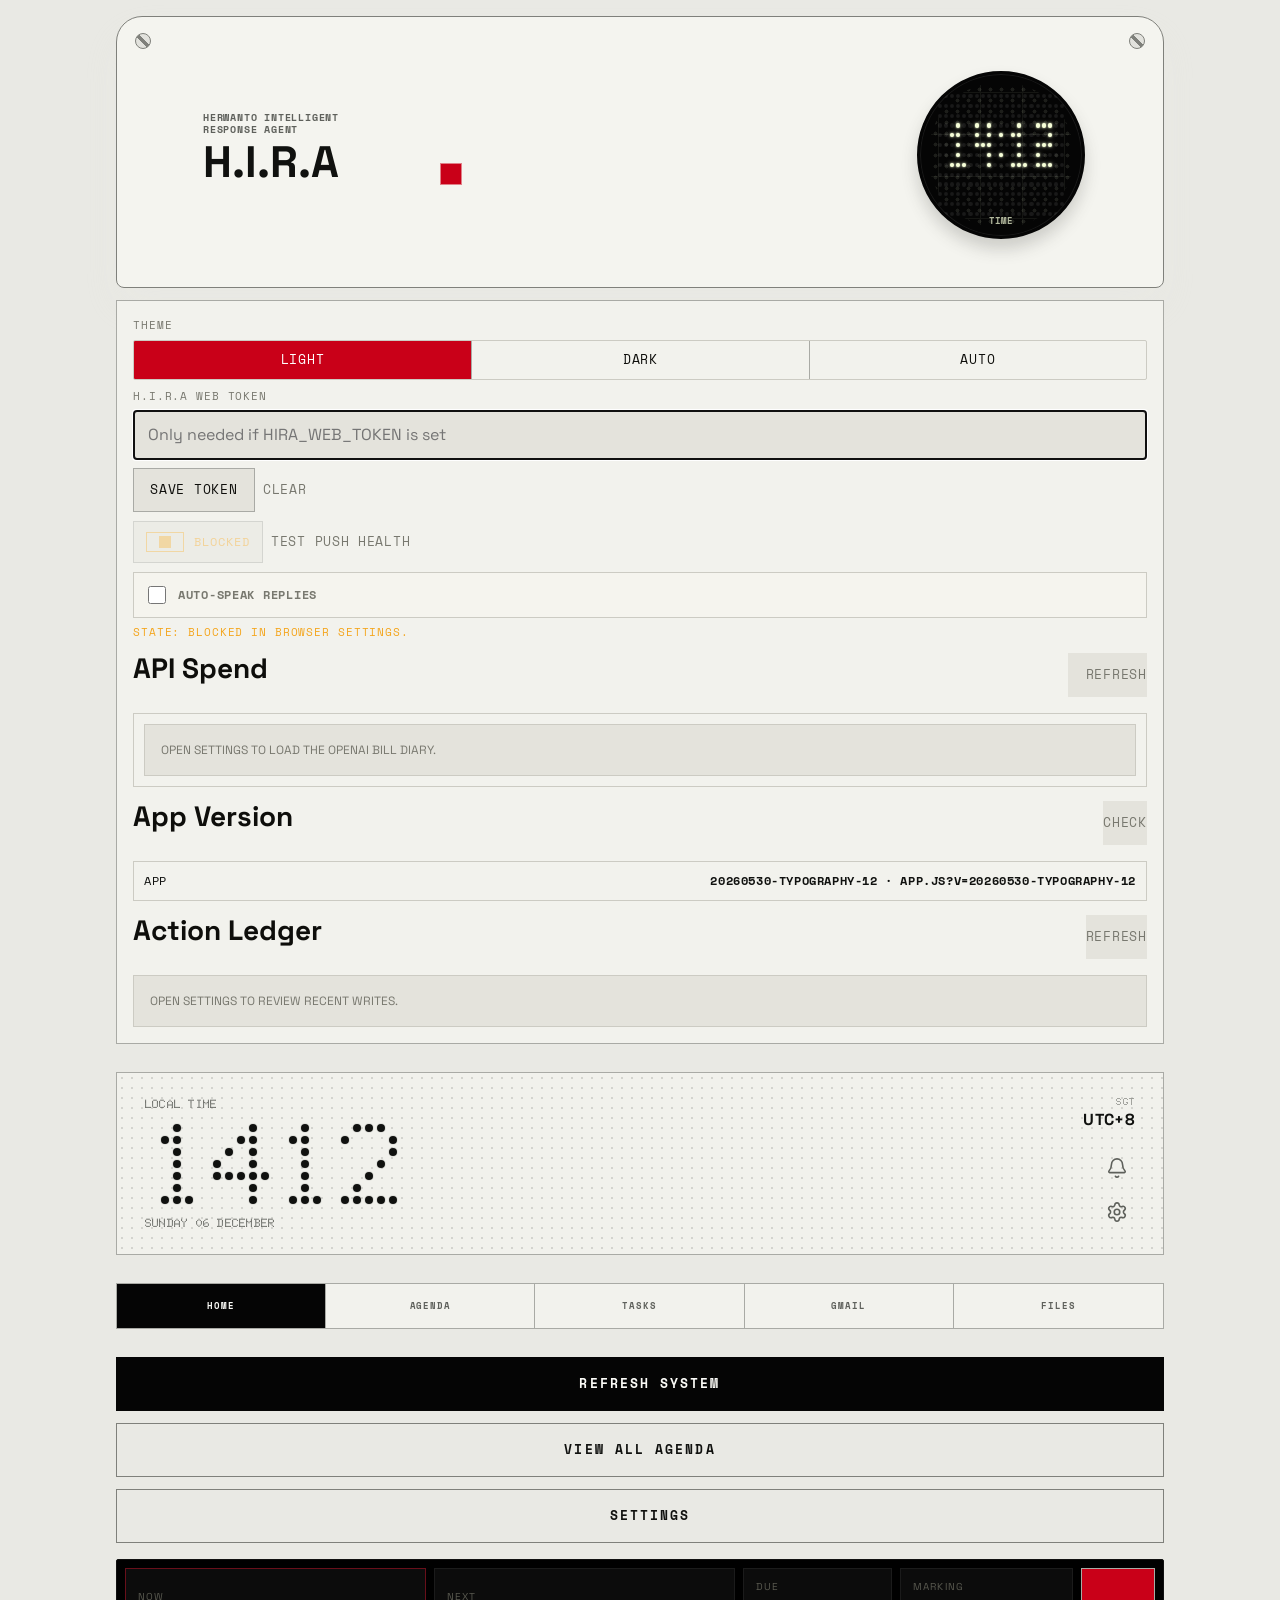
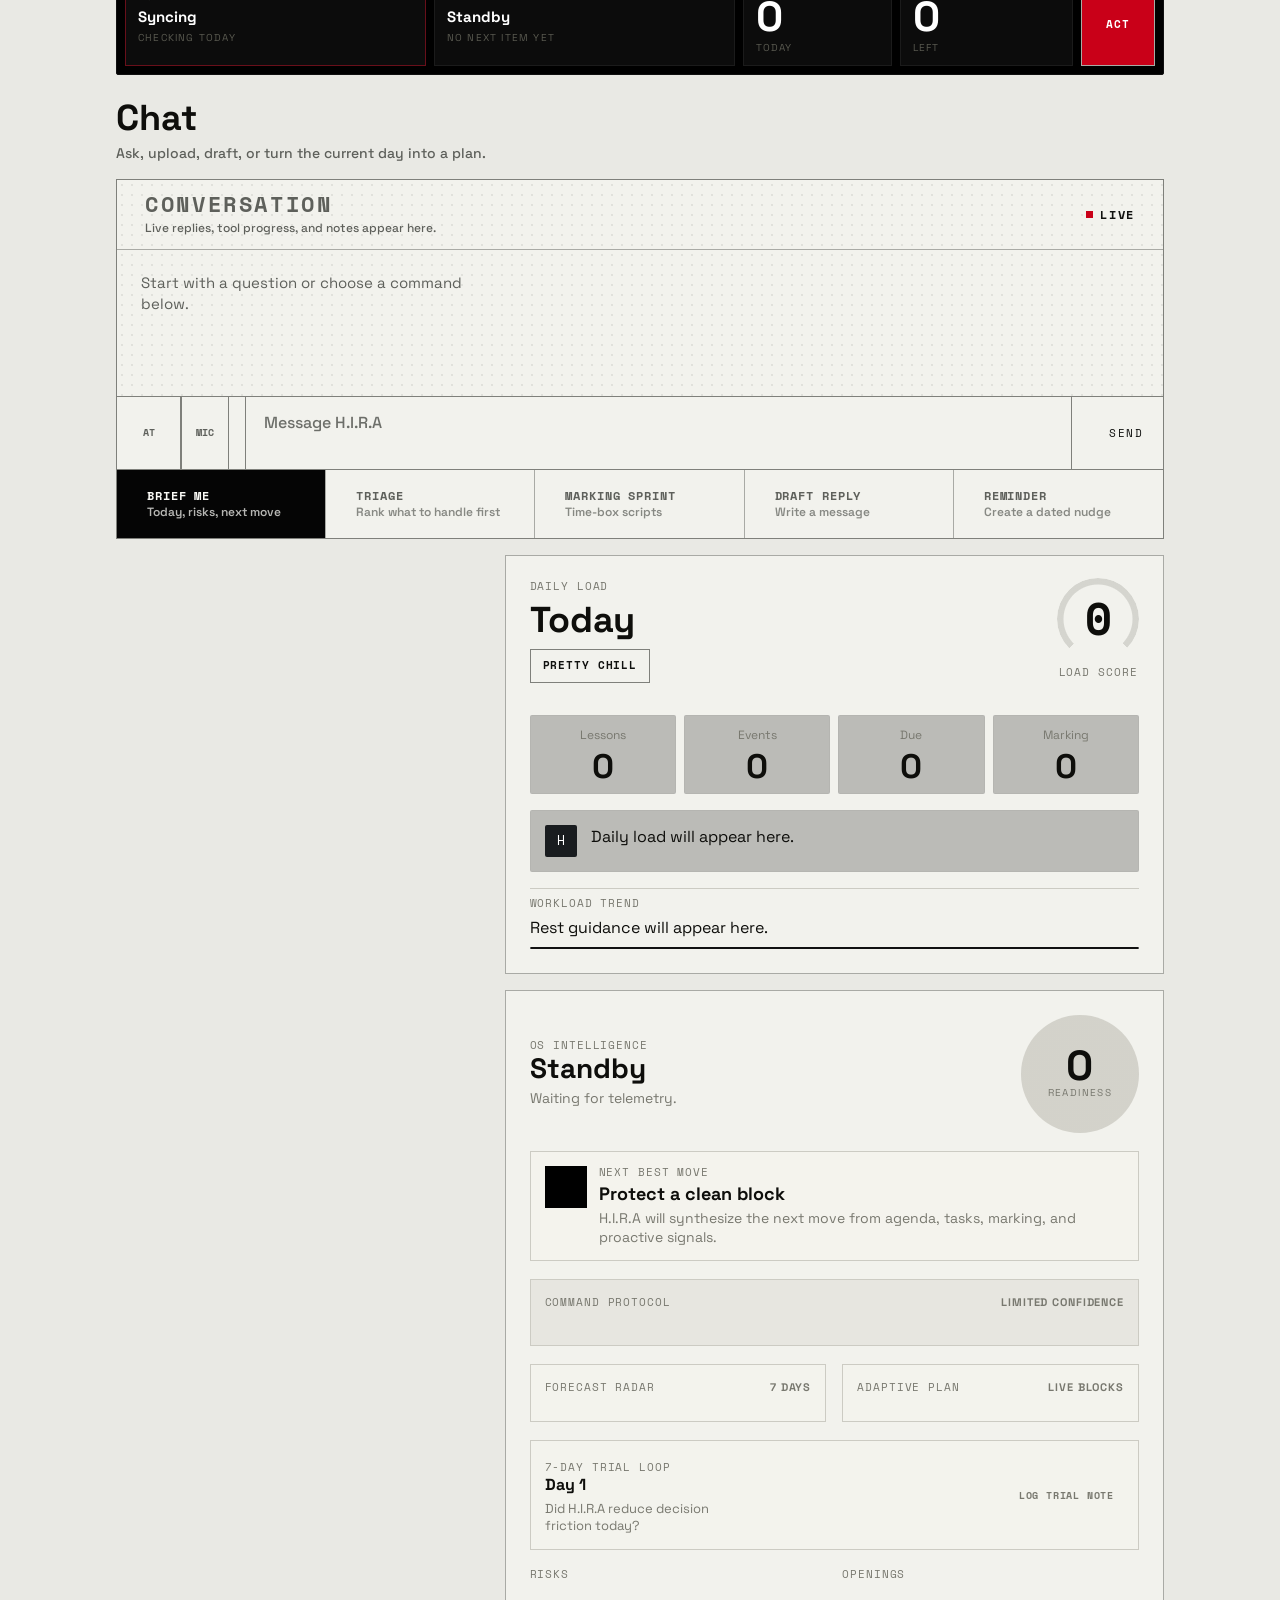
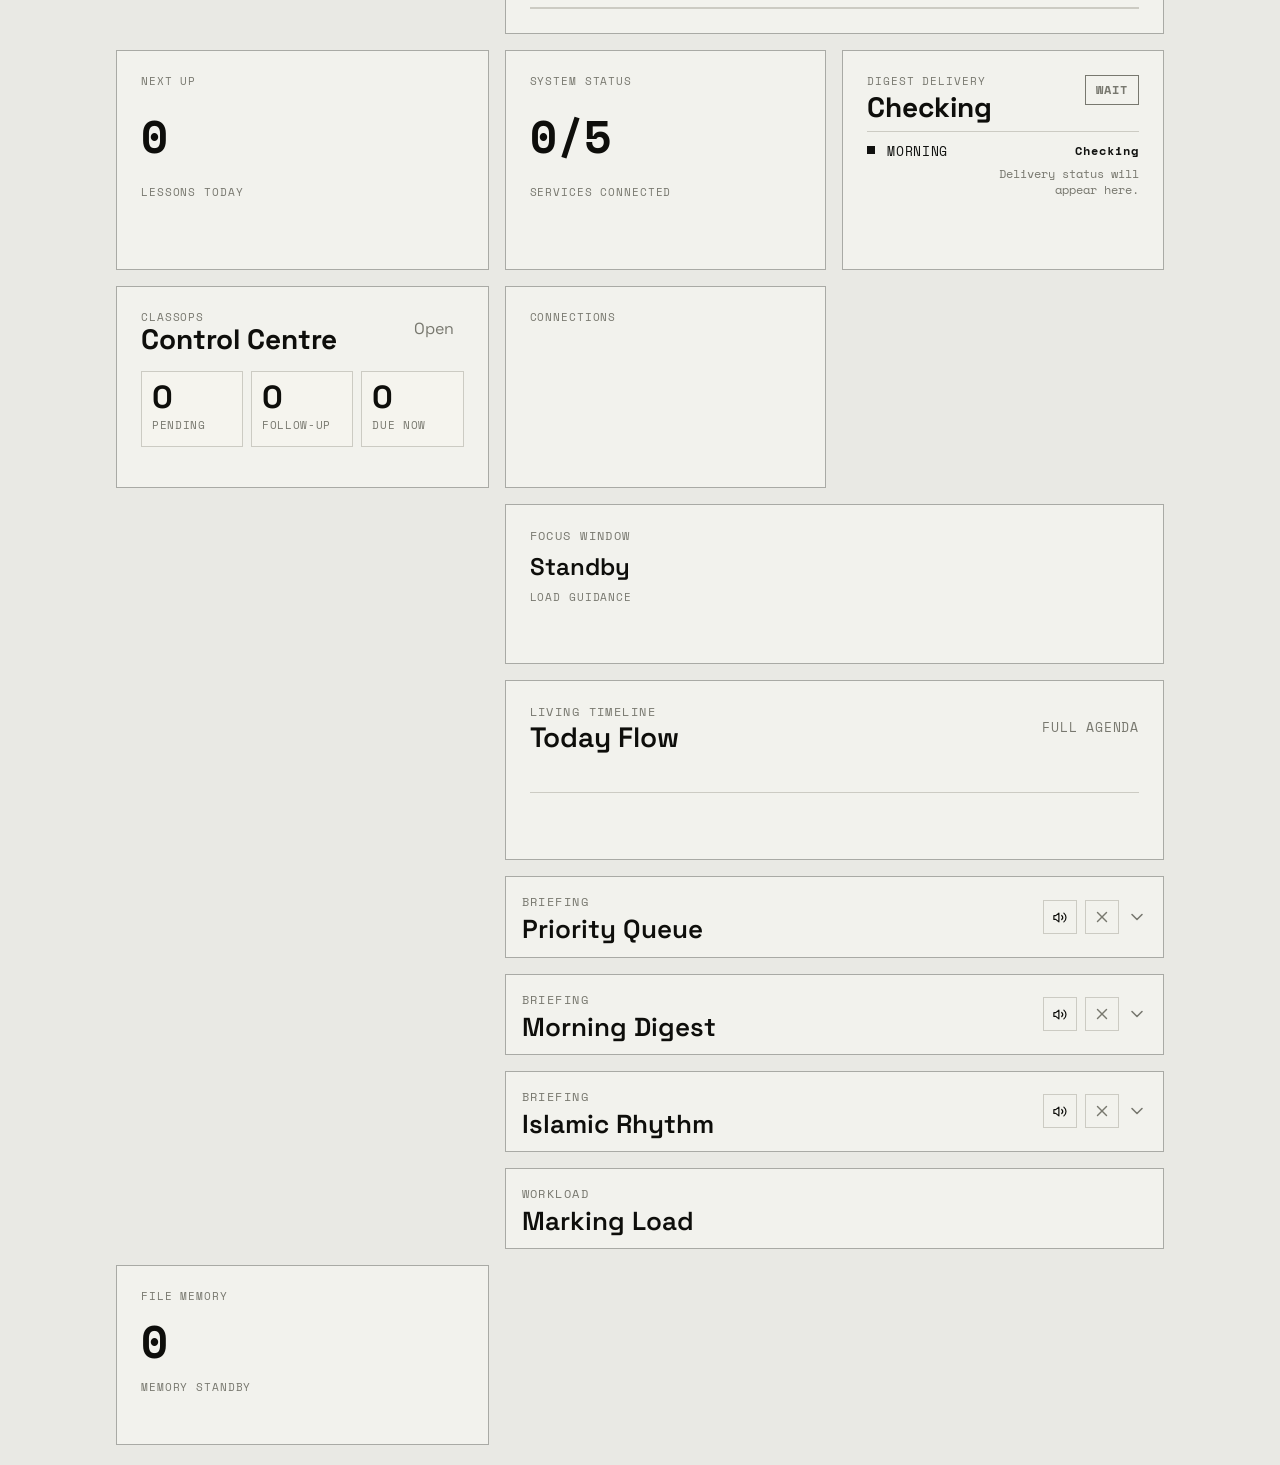
==== pwa/index.html @ 2335f096 "Fix PWA local time rail" ====
<!doctype html>
<html lang="en" data-theme="light">
  <head>
    <meta charset="utf-8" />
    <meta name="viewport" content="width=device-width, initial-scale=1, viewport-fit=cover" />
    <meta name="theme-color" content="#e4e3df" />
    <title>H.I.R.A</title>
    <link rel="preconnect" href="https://fonts.googleapis.com" />
    <link rel="preconnect" href="https://fonts.gstatic.com" crossorigin />
    <link
      href="https://fonts.googleapis.com/css2?family=Doto:wght@600..900&family=Space+Grotesk:wght@400;500;600;700&family=Space+Mono:wght@400;700&display=swap"
      rel="stylesheet"
    />
    <link rel="manifest" href="/manifest.webmanifest?v=20260530-typography-12" />
    <link rel="icon" href="/static/icon.svg?v=20260510-trace-39" type="image/svg+xml" />
    <link rel="apple-touch-icon" href="/static/apple-touch-icon.png?v=20260510-trace-39" />
    <link rel="stylesheet" href="./styles.css?v=20260530-typography-12" />
  </head>
  <body>
    <main class="shell">
      <header class="topbar">
        <div class="topbar-brand">
          <img class="brand-mark brand-mark-topbar" src="/static/icon.svg" alt="" />
          <div class="topbar-brand-copy">
            <p class="eyebrow">Herwanto Intelligent Response Agent</p>
            <h1>H.I.R.A</h1>
          </div>
        </div>
        <div class="topbar-actions">
          <button id="nothingGlyphBtn" class="nothing-glyph-display" type="button" aria-label="Glyph display showing local time. Tap to cycle display mode.">
            <span id="nothingGlyphMatrix" class="nothing-glyph-matrix" aria-hidden="true"></span>
          </button>
          <div class="quick-theme-toggle" role="group" aria-label="Quick theme toggle">
            <button type="button" data-theme-choice="light" class="theme-btn active">Light</button>
            <button type="button" data-theme-choice="dark" class="theme-btn">Dark</button>
          </div>
        </div>
      </header>

      <aside id="notificationsPanel" class="notifications-panel" hidden>
        <div class="section-head compact">
          <h3>Notifications</h3>
          <button id="enableNotificationsBtn" type="button" class="notification-toggle">Off</button>
        </div>
        <p id="notificationPanelStateText" class="subtle notification-state">Checking notifications...</p>
        <div id="notificationsList" class="notification-list">
        </div>
      </aside>

      <div id="northStarEgg" class="north-star-egg" hidden aria-live="polite">
        <div class="north-star-egg-mark" aria-hidden="true">
          <span></span>
          <span></span>
          <span></span>
          <span></span>
          <span></span>
        </div>
        <div class="north-star-egg-copy">
          <p class="eyebrow">North Star</p>
          <strong>Quiet observation mode</strong>
          <span>anticipate / restrain / learn</span>
        </div>
      </div>

      <section id="notificationReader" class="notification-reader" hidden role="dialog" aria-modal="true" aria-labelledby="notificationReaderTitle">
        <div class="notification-reader-backdrop" data-reader-close></div>
        <article class="notification-reader-sheet">
          <header class="notification-reader-head">
            <div>
              <p id="notificationReaderMeta" class="eyebrow"></p>
              <h2 id="notificationReaderTitle">Notification</h2>
            </div>
            <button type="button" class="icon-btn compact" data-reader-close title="Close" aria-label="Close notification">
              <span data-lucide="x" aria-hidden="true"></span>
            </button>
          </header>
          <div id="notificationReaderBody" class="notification-reader-body rich-output"></div>
          <footer class="notification-reader-actions">
            <button id="notificationReaderDoneBtn" type="button" class="ghost-btn">
              <span data-lucide="check-circle" aria-hidden="true"></span>
              Done
            </button>
            <button id="notificationReaderSnoozeBtn" type="button" class="ghost-btn">
              <span data-lucide="alarm-clock" aria-hidden="true"></span>
              Snooze
            </button>
            <button id="notificationReaderDismissBtn" type="button" class="ghost-btn">
              <span data-lucide="archive" aria-hidden="true"></span>
              Dismiss
            </button>
            <button type="button" class="ghost-btn" data-reader-close>
              <span data-lucide="check" aria-hidden="true"></span>
              Done
            </button>
          </footer>
        </article>
      </section>

      <aside id="settingsPanel" class="settings-panel" hidden>
        <label class="stacked-field">
          <span>Theme</span>
          <div class="theme-toggle" role="group" aria-label="Theme">
            <button id="themeLightBtn" type="button" class="theme-btn active">Light</button>
            <button id="themeDarkBtn" type="button" class="theme-btn">Dark</button>
            <button id="themeAutoBtn" type="button" class="theme-btn">Auto</button>
          </div>
        </label>
        <label class="stacked-field">
          <span>H.I.R.A web token</span>
          <input id="tokenInput" placeholder="Only needed if HIRA_WEB_TOKEN is set" />
        </label>
        <div class="inline-actions">
          <button id="saveTokenBtn" type="button">Save token</button>
          <button id="clearTokenBtn" type="button" class="ghost-btn">Clear</button>
        </div>
        <div class="inline-actions">
          <button id="settingsEnableNotificationsBtn" type="button" class="notification-toggle">Notifications off</button>
          <button id="testNotificationsBtn" type="button" class="ghost-btn">Test push</button>
          <button id="checkHealthBtn" type="button" class="ghost-btn">Health</button>
        </div>
        <label class="voice-toggle">
          <input id="autoSpeakToggle" type="checkbox" />
          <span>Auto-speak replies</span>
        </label>
        <p id="notificationStateText" class="subtle notification-state">Checking notifications...</p>
        <div id="healthOutput" class="health-output" hidden></div>
        <div class="api-spend-panel">
          <div class="section-head compact">
            <h3>API Spend</h3>
            <button id="checkApiSpendBtn" type="button" class="ghost-btn icon-label-btn">
              <span data-lucide="receipt-text" aria-hidden="true"></span>
              Refresh
            </button>
          </div>
          <div id="apiSpendOutput" class="api-spend-output">
            <div class="empty-state compact">Open Settings to load the OpenAI bill diary.</div>
          </div>
        </div>
        <div class="version-panel">
          <div class="section-head compact">
            <h3>App Version</h3>
            <button id="checkAppUpdateBtn" type="button" class="ghost-btn">Check</button>
          </div>
          <div id="versionOutput" class="version-output"></div>
        </div>
        <div class="action-ledger-panel">
          <div class="section-head compact">
            <h3>Action Ledger</h3>
            <button id="refreshActionLedgerBtn" type="button" class="ghost-btn">Refresh</button>
          </div>
          <div id="actionLedgerList" class="action-ledger-list">
            <div class="empty-state compact">Open Settings to review recent writes.</div>
          </div>
        </div>
      </aside>

      <section class="status-bar status-clockbar">
        <div class="status-clock" aria-label="Local time">
          <p class="status-label">LOCAL TIME</p>
          <div id="greetingTime" class="clock-display clock-display-top">--:--</div>
          <strong id="greetingDate" class="clock-meta">Loading</strong>
        </div>
        <div class="clock-live-label" aria-label="Singapore time zone">
          <span>SGT</span>
          <strong>UTC+8</strong>
        </div>
        <div class="clock-controls" aria-label="System controls">
          <button id="notificationsBtn" class="icon-btn notification-btn" type="button" title="Notifications">
            <svg aria-hidden="true" focusable="false" viewBox="0 0 24 24" fill="none" stroke="currentColor" stroke-width="2" stroke-linecap="round" stroke-linejoin="round">
              <path d="M10.268 21a2 2 0 0 0 3.464 0" />
              <path d="M3.262 15.326A1 1 0 0 0 4 17h16a1 1 0 0 0 .74-1.673C19.41 13.956 18 12.499 18 8A6 6 0 0 0 6 8c0 4.499-1.411 5.956-2.738 7.326" />
            </svg>
            <span class="notification-top-toggle" aria-hidden="true"><span></span></span>
            <strong id="notificationBadge" hidden>0</strong>
          </button>
          <button id="installBtn" class="icon-btn" hidden title="Install app">
            <svg aria-hidden="true" focusable="false" viewBox="0 0 24 24" fill="none" stroke="currentColor" stroke-width="2" stroke-linecap="round" stroke-linejoin="round">
              <path d="M12 15V3" />
              <path d="M21 15v4a2 2 0 0 1-2 2H5a2 2 0 0 1-2-2v-4" />
              <path d="m7 10 5 5 5-5" />
            </svg>
          </button>
          <button id="settingsBtn" class="icon-btn" title="Settings">
            <svg aria-hidden="true" focusable="false" viewBox="0 0 24 24" fill="none" stroke="currentColor" stroke-width="2" stroke-linecap="round" stroke-linejoin="round">
              <path d="M9.671 4.136a2.34 2.34 0 0 1 4.659 0 2.34 2.34 0 0 0 3.319 1.915 2.34 2.34 0 0 1 2.33 4.033 2.34 2.34 0 0 0 0 3.831 2.34 2.34 0 0 1-2.33 4.033 2.34 2.34 0 0 0-3.319 1.915 2.34 2.34 0 0 1-4.659 0 2.34 2.34 0 0 0-3.32-1.915 2.34 2.34 0 0 1-2.33-4.033 2.34 2.34 0 0 0 0-3.831A2.34 2.34 0 0 1 6.35 6.051a2.34 2.34 0 0 0 3.319-1.915" />
              <circle cx="12" cy="12" r="3" />
            </svg>
          </button>
        </div>
        <p id="statusLine" data-tone="muted">Ready.</p>
      </section>

      <nav class="nav-tabs" aria-label="H.I.R.A views">
        <button class="nav-tab active" data-view="home">Home</button>
        <button class="nav-tab" data-view="agenda">Agenda</button>
        <button class="nav-tab" data-view="tasks">Tasks</button>
        <button class="nav-tab" data-view="gmail">Gmail</button>
        <button class="nav-tab" data-view="files">Files</button>
      </nav>

      <section id="chatView" class="view">
        <div class="chat-shell">
          <aside class="command-rail" aria-label="H.I.R.A quick status">
            <section class="ops-card ops-card-dark rail-card">
              <p class="eyebrow">Assistant Core</p>
              <div class="brand-lockup">
                <img class="brand-mark brand-mark-rail" src="/static/icon.svg" alt="" />
                <div class="hero-display">H.I.R.A</div>
                <div class="brand-subtitle">herwanto intelligent response agent</div>
              </div>
              <div id="homeServicesBar" class="segment-bar services-segments" aria-hidden="true"></div>
              <div class="live-system-label"><span aria-hidden="true"></span>LIVE SYSTEM</div>
            </section>
            <section class="ops-card rail-card">
              <p class="eyebrow">Marking Load</p>
              <div class="mini-metric">
                <span>Unmarked</span>
                <strong id="markingUnmarkedValue">0</strong>
              </div>
              <div id="markingUnmarkedBar" class="segment-bar unmarked-segments" aria-hidden="true"></div>
              <div class="mini-metric">
                <span>Marked</span>
                <strong id="markingMarkedValue">0</strong>
              </div>
              <div id="markingMarkedBar" class="segment-bar marked-segments" aria-hidden="true"></div>
              <div id="markingRailContext" class="marking-rail-context">ALL CLEAR</div>
            </section>
            <section class="ops-card rail-card file-memory-dial">
              <p class="eyebrow">File Memory</p>
              <div id="fileMemoryValue" class="metric-value">0</div>
              <div id="fileMemoryLabel" class="metric-label">MEMORY STANDBY</div>
              <div id="fileMemoryBar" class="segment-bar file-memory-segments" aria-hidden="true"></div>
            </section>
          </aside>
          <section class="chat-main">
            <div class="section-head chat-title-row">
              <div>
                <h2>Chat</h2>
                <p class="chat-context">Ask, upload, draft, or turn the current day into a plan.</p>
              </div>
              <button id="resetChatBtn" type="button" class="ghost-btn icon-label-btn" hidden>
                <span data-lucide="trash-2" aria-hidden="true"></span>
                Clear chat
              </button>
            </div>
            <section id="hiraSignal" class="hira-signal" aria-label="H.I.R.A conversation">
              <div class="hira-signal-head">
                <div>
                  <p class="eyebrow">Conversation</p>
                  <p class="signal-subtitle">Live replies, tool progress, and notes appear here.</p>
                </div>
                <div class="signal-state is-live">
                  <span aria-hidden="true"></span>
                  <strong id="hiraSignalState">Live</strong>
                </div>
              </div>
              <div class="hira-signal-bars" aria-hidden="true">
                <span style="--voice-index:0; --voice-height:18px"></span>
                <span style="--voice-index:1; --voice-height:25px"></span>
                <span style="--voice-index:2; --voice-height:15px"></span>
                <span style="--voice-index:3; --voice-height:42px"></span>
                <span style="--voice-index:4; --voice-height:21px"></span>
                <span style="--voice-index:5; --voice-height:17px"></span>
                <span style="--voice-index:6; --voice-height:31px"></span>
                <span style="--voice-index:7; --voice-height:70px"></span>
                <span style="--voice-index:8; --voice-height:26px"></span>
                <span style="--voice-index:9; --voice-height:22px"></span>
                <span style="--voice-index:10; --voice-height:19px"></span>
                <span style="--voice-index:11; --voice-height:54px"></span>
                <span style="--voice-index:12; --voice-height:38px"></span>
                <span style="--voice-index:13; --voice-height:28px"></span>
                <span style="--voice-index:14; --voice-height:49px"></span>
                <span style="--voice-index:15; --voice-height:18px"></span>
                <span style="--voice-index:16; --voice-height:14px"></span>
                <span style="--voice-index:17; --voice-height:12px"></span>
                <span style="--voice-index:18; --voice-height:23px"></span>
                <span style="--voice-index:19; --voice-height:44px"></span>
                <span style="--voice-index:20; --voice-height:20px"></span>
                <span style="--voice-index:21; --voice-height:24px"></span>
                <span style="--voice-index:22; --voice-height:52px"></span>
                <span style="--voice-index:23; --voice-height:34px"></span>
                <span style="--voice-index:24; --voice-height:47px"></span>
                <span style="--voice-index:25; --voice-height:22px"></span>
                <span style="--voice-index:26; --voice-height:43px"></span>
                <span style="--voice-index:27; --voice-height:18px"></span>
                <span style="--voice-index:28; --voice-height:16px"></span>
                <span style="--voice-index:29; --voice-height:36px"></span>
                <span style="--voice-index:30; --voice-height:29px"></span>
                <span style="--voice-index:31; --voice-height:66px"></span>
                <span style="--voice-index:32; --voice-height:25px"></span>
                <span style="--voice-index:33; --voice-height:50px"></span>
              </div>
              <div id="messages" class="messages" aria-live="polite"></div>
            </section>
            <section class="quick-command-deck" aria-label="Quick H.I.R.A commands">
              <button type="button" class="quick-command is-primary" data-command-action="send" data-command-prompt="Give me a crisp H.I.R.A briefing for right now: what matters today, what is due soon, what may clash, and the single best next move.">
                <span data-lucide="radar" aria-hidden="true"></span>
                <span class="quick-command-copy">
                  <strong>Brief me</strong>
                  <small>Today, risks, next move</small>
                </span>
              </button>
              <button type="button" class="quick-command" data-command-action="send" data-command-prompt="Triage my current load. Pick the top 3 things I should handle next, explain why, and give me a realistic order of attack.">
                <span data-lucide="list-checks" aria-hidden="true"></span>
                <span class="quick-command-copy">
                  <strong>Triage</strong>
                  <small>Rank what to handle first</small>
                </span>
              </button>
              <button type="button" class="quick-command" data-command-action="send" data-command-prompt="Plan a focused marking sprint from my current marking load. Give me a time-boxed plan, easiest first step, and what to postpone.">
                <span data-lucide="timer-reset" aria-hidden="true"></span>
                <span class="quick-command-copy">
                  <strong>Marking sprint</strong>
                  <small>Time-box scripts</small>
                </span>
              </button>
              <button type="button" class="quick-command" data-command-action="fill" data-command-prompt="Draft a warm, concise reply to: ">
                <span data-lucide="mail-plus" aria-hidden="true"></span>
                <span class="quick-command-copy">
                  <strong>Draft reply</strong>
                  <small>Write a message</small>
                </span>
              </button>
              <button type="button" class="quick-command" data-command-action="fill" data-command-prompt="Remind me to [task] on YYYY-MM-DD. Category: [category].">
                <span data-lucide="bell-plus" aria-hidden="true"></span>
                <span class="quick-command-copy">
                  <strong>Reminder</strong>
                  <small>Create a dated nudge</small>
                </span>
              </button>
            </section>
            <form id="chatForm" class="composer">
              <input
                id="chatFileInput"
                class="sr-only"
                type="file"
                multiple
                accept=".pdf,.docx,.pptx,.png,.jpg,.jpeg,.webp,.gif,.ogg,.m4a,.mp3,.wav,application/pdf,application/vnd.openxmlformats-officedocument.wordprocessingml.document,application/vnd.openxmlformats-officedocument.presentationml.presentation,image/*,audio/*"
              />
              <button id="attachBtn" type="button" class="icon-btn" title="Attach file" aria-label="Attach file">
                <span data-lucide="paperclip" aria-hidden="true"></span>
              </button>
              <button id="voiceRecordBtn" type="button" class="icon-btn voice-record-btn" title="Tap to speak" aria-label="Tap to speak">
                <span data-lucide="mic" aria-hidden="true"></span>
              </button>
              <textarea id="messageInput" rows="1" placeholder="Message H.I.R.A"></textarea>
              <div id="chatAttachment" class="attachment-chip" hidden>
                <span data-lucide="file-up" aria-hidden="true"></span>
                <span id="chatAttachmentName"></span>
                <button id="clearAttachmentBtn" type="button" class="icon-btn compact" title="Remove attachment" aria-label="Remove attachment">
                  <span data-lucide="x" aria-hidden="true"></span>
                </button>
              </div>
              <button id="sendBtn" type="submit" class="icon-label-btn">
                <span data-lucide="send" aria-hidden="true"></span>
                Send
              </button>
            </form>
          </section>
        </div>
      </section>

      <section id="homeView" class="view active">
        <div class="home-actions">
          <button id="refreshHomeBtn" type="button" class="home-action-btn home-action-primary">
            <span data-lucide="rotate-ccw" aria-hidden="true"></span>
            Refresh System
          </button>
          <button id="viewAgendaBtn" type="button" class="home-action-btn home-action-secondary">View All Agenda</button>
          <button id="homeSettingsBtn" type="button" class="home-action-btn home-action-dark">
            <span data-lucide="settings" aria-hidden="true"></span>
            Settings
          </button>
          <button id="restoreBriefingsBtn" type="button" class="home-action-btn home-action-secondary" hidden>
            <span data-lucide="eye" aria-hidden="true"></span>
            Show Briefings
          </button>
        </div>
        <section class="today-focus-strip" aria-label="Today focus">
          <article class="focus-tile focus-now">
            <span>Now</span>
            <strong id="focusNowTitle">Syncing</strong>
            <small id="focusNowMeta">Checking today</small>
          </article>
          <article class="focus-tile">
            <span>Next</span>
            <strong id="focusNextTitle">Standby</strong>
            <small id="focusNextMeta">No next item yet</small>
          </article>
          <article class="focus-tile">
            <span>Due</span>
            <strong id="focusDueCount">0</strong>
            <small id="focusDueMeta">today</small>
          </article>
          <article class="focus-tile">
            <span>Marking</span>
            <strong id="focusMarkingCount">0</strong>
            <small>left</small>
          </article>
          <button id="focusActionBtn" type="button" class="focus-action" data-command-action="send" data-command-prompt="Triage my current load. Pick the top 3 things I should handle next, explain why, and give me a realistic order of attack.">
            <span data-lucide="zap" aria-hidden="true"></span>
            Act
          </button>
        </section>
        <section id="rightNowStrip" class="right-now-strip" aria-label="Right Now" hidden>
          <div class="right-now-main">
            <span>Right Now</span>
            <strong id="rightNowTitle">Checking lesson</strong>
            <small id="rightNowMeta">Syncing timetable</small>
          </div>
          <div class="right-now-next">
            <span>Next</span>
            <strong id="rightNowNextTitle">Standby</strong>
            <small id="rightNowNextMeta">No countdown yet</small>
          </div>
          <div id="rightNowFiles" class="right-now-files" aria-label="ClassOps files"></div>
        </section>
        <div id="homeChatMount" class="home-chat-mount"></div>
        <div class="ops-grid">
          <section class="ops-card daily-load-card ops-card-wide">
            <div class="daily-load-head">
              <div class="daily-load-title-block">
                <p class="eyebrow">Daily Load</p>
                <h3 id="dailyLoadTitle">Today</h3>
                <strong id="dailyLoadBadge" class="load-badge load-green">Pretty chill</strong>
              </div>
              <div class="daily-load-score" aria-label="Daily load score">
                <div class="daily-load-gauge">
                  <div id="dailyLoadScore" class="metric-value">0</div>
                </div>
                <div id="dailyLoadScoreLabel" class="metric-label">LOAD SCORE</div>
              </div>
            </div>
            <div id="dailyLoadStrip" class="load-strip" aria-label="Daily load for the selected window"></div>
            <div class="daily-load-body">
              <div class="load-stats">
                <div class="load-stat">
                  <span>Lessons</span>
                  <strong id="dailyLoadLessons">0</strong>
                </div>
                <div class="load-stat">
                  <span>Events</span>
                  <strong id="dailyLoadEvents">0</strong>
                </div>
                <div class="load-stat">
                  <span>Due</span>
                  <strong id="dailyLoadDue">0</strong>
                </div>
                <div class="load-stat">
                  <span>Marking</span>
                  <strong id="dailyLoadMarking">0</strong>
                </div>
              </div>
            </div>
            <div class="load-note">
              <span class="load-note-icon" aria-hidden="true">H</span>
              <p id="dailyLoadNote">Daily load will appear here.</p>
            </div>
            <div class="workload-preview">
              <div class="workload-preview-head">
                <p class="eyebrow">Workload Trend</p>
                <p id="dailyLoadRestNote">Rest guidance will appear here.</p>
              </div>
              <div id="workloadTrendChart" class="workload-trend-card"></div>
            </div>
          </section>

          <section class="ops-card ops-card-wide intelligence-card">
            <div class="intelligence-head">
              <div>
                <p class="eyebrow">OS Intelligence</p>
                <h3 id="intelligenceMode">Standby</h3>
                <p id="intelligenceSignal" class="intelligence-signal">Waiting for telemetry.</p>
              </div>
              <div id="intelligenceReadiness" class="intelligence-readiness score-green" aria-label="H.I.R.A readiness score">
                <strong id="intelligenceReadinessValue">0</strong>
                <span>READINESS</span>
              </div>
            </div>
            <div class="intelligence-next">
              <span data-lucide="move-right" aria-hidden="true"></span>
              <div>
                <p class="eyebrow">Next Best Move</p>
                <strong id="intelligenceNextTitle">Protect a clean block</strong>
                <p id="intelligenceNextBody">H.I.R.A will synthesize the next move from agenda, tasks, marking, and proactive signals.</p>
              </div>
            </div>
            <div class="intelligence-protocol">
              <div class="intelligence-protocol-head">
                <p class="eyebrow">Command Protocol</p>
                <strong id="intelligenceConfidence">Limited confidence</strong>
              </div>
              <div id="intelligenceProtocolSteps" class="protocol-steps"></div>
              <div id="intelligenceEvidence" class="intelligence-evidence"></div>
            </div>
            <div class="intelligence-level-grid">
              <section class="intelligence-level-panel">
                <div class="intelligence-panel-head">
                  <p class="eyebrow">Forecast Radar</p>
                  <strong id="intelligenceForecastHorizon">7 days</strong>
                </div>
                <div id="intelligenceForecast" class="forecast-list"></div>
              </section>
              <section class="intelligence-level-panel">
                <div class="intelligence-panel-head">
                  <p class="eyebrow">Adaptive Plan</p>
                  <strong>Live blocks</strong>
                </div>
                <div id="intelligencePlan" class="plan-blocks"></div>
              </section>
            </div>
            <section class="intelligence-trial-panel">
              <div>
                <p class="eyebrow">7-Day Trial Loop</p>
                <h4 id="intelligenceTrialDay">Day 1</h4>
                <p id="intelligenceTrialMetric">Did H.I.R.A reduce decision friction today?</p>
              </div>
              <div id="intelligenceTrialCheckpoints" class="trial-checkpoints"></div>
              <button
                id="intelligenceTrialLogBtn"
                type="button"
                class="intelligence-action trial-log-action"
                data-command-action="fill"
                data-command-prompt="Log a H.I.R.A trial note for today. Include: did the readiness score match reality, did I follow the Now/Next/Later protocol, what did H.I.R.A miss, and one adjustment for tomorrow."
              >
                <span data-lucide="clipboard-check" aria-hidden="true"></span>
                <span>Log Trial Note</span>
              </button>
            </section>
            <div class="intelligence-columns">
              <div>
                <p class="eyebrow">Risks</p>
                <div id="intelligenceRisks" class="intelligence-list"></div>
              </div>
              <div>
                <p class="eyebrow">Openings</p>
                <div id="intelligenceOpportunities" class="intelligence-list"></div>
              </div>
            </div>
            <div id="intelligenceActions" class="intelligence-actions"></div>
          </section>

          <section class="ops-card">
            <p class="eyebrow">Next Up</p>
            <div id="homeNextCount" class="metric-value">0</div>
            <div id="homeNextLabel" class="metric-label">LESSONS TODAY</div>
            <div id="homeNextBar" class="segment-bar" aria-hidden="true"></div>
          </section>

          <section class="ops-card">
            <p class="eyebrow">System Status</p>
            <div id="homeServicesSummary" class="metric-value">0/5</div>
            <div id="homeServicesLabel" class="metric-label">SERVICES CONNECTED</div>
            <div class="segment-bar services-segments" aria-hidden="true"></div>
          </section>

          <section class="ops-card briefing-delivery-card">
            <div class="briefing-delivery-head">
              <div>
                <p class="eyebrow">Digest Delivery</p>
                <h3 id="briefingDeliverySummary">Checking</h3>
              </div>
              <strong id="briefingDeliveryBadge" class="briefing-delivery-badge status-off">WAIT</strong>
            </div>
            <div id="briefingDeliveryRows" class="briefing-delivery-rows">
              <div class="briefing-delivery-row is-empty">
                <span>Morning</span>
                <strong>Checking</strong>
                <small>Delivery status will appear here.</small>
              </div>
            </div>
          </section>

          <section class="ops-card classops-home-card">
            <div class="classops-card-head">
              <div>
                <p class="eyebrow">ClassOps</p>
                <h3>Control Centre</h3>
              </div>
              <a class="ghost-btn icon-label-btn" href="/classops">
                <span data-lucide="external-link" aria-hidden="true"></span>
                Open
              </a>
            </div>
            <div class="classops-metrics">
              <div>
                <strong id="classOpsPendingValue">0</strong>
                <span>Pending</span>
              </div>
              <div>
                <strong id="classOpsConcernValue">0</strong>
                <span>Follow-up</span>
              </div>
              <div>
                <strong id="classOpsDueValue">0</strong>
                <span>Due now</span>
              </div>
            </div>
            <div id="classOpsStatusList" class="classops-status-list"></div>
          </section>

          <section class="ops-card">
            <p class="eyebrow">Connections</p>
            <div id="homeConnectionsList" class="status-list"></div>
          </section>

          <section class="ops-card ops-card-wide focus-card">
            <p class="eyebrow">Focus Window</p>
            <div id="homeFocusValue" class="focus-value">Standby</div>
            <div id="homeFocusLabel" class="metric-label">LOAD GUIDANCE</div>
          </section>

          <section class="ops-card ops-card-wide living-timeline-card">
            <div class="timeline-head">
              <div>
                <p class="eyebrow">Living Timeline</p>
                <h3>Today Flow</h3>
              </div>
              <button id="timelineAgendaBtn" type="button" class="ghost-btn icon-label-btn">
                <span data-lucide="calendar-days" aria-hidden="true"></span>
                Full Agenda
              </button>
            </div>
            <div id="homeLivingTimeline" class="living-timeline"></div>
          </section>

          <details class="home-drawer ops-card-wide" data-home-section="priority">
            <summary>
              <span>
                <span class="eyebrow">Briefing</span>
                <strong>Priority Queue</strong>
              </span>
              <span class="drawer-actions">
                <button type="button" class="icon-btn compact speak-target-btn" data-speak-target="homeProactive" title="Speak priority queue" aria-label="Speak priority queue">
                  <svg aria-hidden="true" focusable="false" viewBox="0 0 24 24" fill="none" stroke="currentColor" stroke-width="1.9" stroke-linecap="round" stroke-linejoin="round">
                    <path d="M11 5 6 9H3v6h3l5 4V5Z" />
                    <path d="M15.5 8.5a5 5 0 0 1 0 7" />
                    <path d="M19 5a9 9 0 0 1 0 14" />
                  </svg>
                </button>
                <button type="button" class="icon-btn compact drawer-close" data-home-dismiss="priority" title="Close priority queue" aria-label="Close priority queue">
                  <svg aria-hidden="true" focusable="false" viewBox="0 0 24 24" fill="none" stroke="currentColor" stroke-width="1.9" stroke-linecap="round">
                    <path d="M18 6 6 18" />
                    <path d="m6 6 12 12" />
                  </svg>
                </button>
                <svg aria-hidden="true" focusable="false" viewBox="0 0 24 24" fill="none" stroke="currentColor" stroke-width="1.9" stroke-linecap="round" stroke-linejoin="round">
                  <path d="m6 9 6 6 6-6" />
                </svg>
              </span>
            </summary>
            <div id="homeProactive" class="rich-output"></div>
          </details>

          <details class="home-drawer ops-card-wide" data-home-section="digest">
            <summary>
              <span>
                <span class="eyebrow">Briefing</span>
                <strong>Morning Digest</strong>
              </span>
              <span class="drawer-actions">
                <button type="button" class="icon-btn compact speak-target-btn" data-speak-target="homeDigest" title="Speak morning digest" aria-label="Speak morning digest">
                  <svg aria-hidden="true" focusable="false" viewBox="0 0 24 24" fill="none" stroke="currentColor" stroke-width="1.9" stroke-linecap="round" stroke-linejoin="round">
                    <path d="M11 5 6 9H3v6h3l5 4V5Z" />
                    <path d="M15.5 8.5a5 5 0 0 1 0 7" />
                    <path d="M19 5a9 9 0 0 1 0 14" />
                  </svg>
                </button>
                <button type="button" class="icon-btn compact drawer-close" data-home-dismiss="digest" title="Close morning digest" aria-label="Close morning digest">
                  <svg aria-hidden="true" focusable="false" viewBox="0 0 24 24" fill="none" stroke="currentColor" stroke-width="1.9" stroke-linecap="round">
                    <path d="M18 6 6 18" />
                    <path d="m6 6 12 12" />
                  </svg>
                </button>
                <svg aria-hidden="true" focusable="false" viewBox="0 0 24 24" fill="none" stroke="currentColor" stroke-width="1.9" stroke-linecap="round" stroke-linejoin="round">
                  <path d="m6 9 6 6 6-6" />
                </svg>
              </span>
            </summary>
            <div id="homeDigest" class="rich-output"></div>
          </details>

          <details class="home-drawer ops-card-wide" data-home-section="islamic">
            <summary>
              <span>
                <span class="eyebrow">Briefing</span>
                <strong>Islamic Rhythm</strong>
              </span>
              <span class="drawer-actions">
                <button type="button" class="icon-btn compact speak-target-btn" data-speak-target="homeIslamic" title="Speak Islamic rhythm" aria-label="Speak Islamic rhythm">
                  <svg aria-hidden="true" focusable="false" viewBox="0 0 24 24" fill="none" stroke="currentColor" stroke-width="1.9" stroke-linecap="round" stroke-linejoin="round">
                    <path d="M11 5 6 9H3v6h3l5 4V5Z" />
                    <path d="M15.5 8.5a5 5 0 0 1 0 7" />
                    <path d="M19 5a9 9 0 0 1 0 14" />
                  </svg>
                </button>
                <button type="button" class="icon-btn compact drawer-close" data-home-dismiss="islamic" title="Close Islamic rhythm" aria-label="Close Islamic rhythm">
                  <svg aria-hidden="true" focusable="false" viewBox="0 0 24 24" fill="none" stroke="currentColor" stroke-width="1.9" stroke-linecap="round">
                    <path d="M18 6 6 18" />
                    <path d="m6 6 12 12" />
                  </svg>
                </button>
                <svg aria-hidden="true" focusable="false" viewBox="0 0 24 24" fill="none" stroke="currentColor" stroke-width="1.9" stroke-linecap="round" stroke-linejoin="round">
                  <path d="m6 9 6 6 6-6" />
                </svg>
              </span>
            </summary>
            <div id="homeIslamic" class="rich-output"></div>
          </details>

          <details class="home-drawer ops-card-wide">
            <summary>
              <span>
                <span class="eyebrow">Workload</span>
                <strong>Marking Load</strong>
              </span>
              <svg aria-hidden="true" focusable="false" viewBox="0 0 24 24" fill="none" stroke="currentColor" stroke-width="1.9" stroke-linecap="round" stroke-linejoin="round">
                <path d="m6 9 6 6 6-6" />
              </svg>
            </summary>
            <div class="marking-summary">
              <div class="marking-metric">
                <div id="markingUnmarkedValueHome" class="metric-value">0</div>
                <div class="metric-label">UNMARKED SCRIPTS</div>
                <div id="markingUnmarkedBarHome" class="segment-bar unmarked-segments" aria-hidden="true"></div>
              </div>
              <div class="marking-metric">
                <div id="markingMarkedValueHome" class="metric-value">0</div>
                <div class="metric-label">MARKED SCRIPTS</div>
                <div id="markingMarkedBarHome" class="segment-bar marked-segments" aria-hidden="true"></div>
              </div>
              <div class="marking-meta">
                <div class="status-row">
                  <span>Active Stacks</span>
                  <strong id="markingStackCount" class="status-ok">0</strong>
                </div>
                <div class="status-row">
                  <span>Total Scripts</span>
                  <strong id="markingTotalValue" class="status-off">0</strong>
                </div>
                <div id="markingSetsList" class="marking-sets"></div>
              </div>
            </div>
          </details>

          <section class="ops-card file-memory-dial">
            <p class="eyebrow">File Memory</p>
            <div id="fileMemoryValueHome" class="metric-value">0</div>
            <div id="fileMemoryLabelHome" class="metric-label">MEMORY STANDBY</div>
            <div id="fileMemoryBarHome" class="segment-bar file-memory-segments" aria-hidden="true"></div>
          </section>
        </div>
      </section>

      <section id="agendaView" class="view">
        <div class="section-head">
          <div>
            <h2>Agenda</h2>
            <p class="subtle">Calendar, school week, and the next few days.</p>
          </div>
          <div class="inline-actions">
            <select id="agendaDays" aria-label="Agenda range">
              <option value="3">3 days</option>
              <option value="7" selected>7 days</option>
              <option value="14">14 days</option>
            </select>
            <button id="refreshAgendaBtn" type="button">Refresh</button>
          </div>
        </div>
        <div id="agendaOutput" class="rich-output panel"></div>
      </section>

      <section id="gmailView" class="view">
        <div class="section-head">
          <div>
            <h2>Gmail</h2>
            <p class="subtle">Personal inbox and drafts.</p>
          </div>
          <select id="gmailAccount" aria-label="Gmail account">
            <option value="personal">Personal</option>
            <option value="personal2">Personal 2</option>
            <option value="work">Work Gmail</option>
          </select>
        </div>
        <div class="chip-row">
          <button type="button" class="chip" data-gmail-preset="">Latest</button>
          <button type="button" class="chip" data-gmail-preset="is:unread newer_than:7d">Unread</button>
          <button type="button" class="chip" data-gmail-preset="newer_than:2d">Last 2 days</button>
        </div>
        <form id="gmailForm" class="query-stack panel">
          <div class="query-row">
            <input id="gmailQuery" placeholder="is:unread newer_than:7d" />
            <select id="gmailCount" aria-label="Email count">
              <option value="5">5</option>
              <option value="10" selected>10</option>
              <option value="15">15</option>
            </select>
            <button type="submit">Fetch</button>
          </div>
          <div id="gmailOutput" class="list"></div>
        </form>
        <section class="panel">
          <div class="section-head compact">
            <h3>Create draft</h3>
          </div>
          <form id="draftForm" class="draft-form">
            <div class="split">
              <label class="stacked-field">
                <span>Account</span>
                <select id="draftAccount" aria-label="Draft account">
                  <option value="personal">Personal</option>
                  <option value="personal2">Personal 2</option>
                  <option value="work">Work Gmail</option>
                </select>
              </label>
              <label class="stacked-field">
                <span>To</span>
                <input id="draftTo" type="email" placeholder="name@example.com" />
              </label>
            </div>
            <label class="stacked-field">
              <span>CC</span>
              <input id="draftCc" type="text" placeholder="Optional" />
            </label>
            <label class="stacked-field">
              <span>Subject</span>
              <input id="draftSubject" type="text" placeholder="Subject" />
            </label>
            <label class="stacked-field">
              <span>Body</span>
              <textarea id="draftBody" rows="8" placeholder="Draft your email here"></textarea>
            </label>
            <div class="inline-actions">
              <button type="submit">Create draft</button>
              <p id="draftStatus" class="subtle"></p>
            </div>
          </form>
        </section>
      </section>

      <section id="filesView" class="view">
        <div class="section-head">
          <div>
            <h2>Files</h2>
            <p class="subtle">Upload heavy PDFs, DOCX, PPTX, screenshots, and voice notes.</p>
          </div>
          <button id="refreshFilesBtn" type="button">Ready</button>
        </div>
        <div class="files-workspace">
          <section class="panel">
            <div class="section-head compact">
              <h3>Analyse document</h3>
            </div>
            <form id="uploadForm" class="upload">
              <input
                id="fileInput"
                type="file"
                accept=".pdf,.docx,.pptx,.png,.jpg,.jpeg,.webp,.gif,.ogg,.m4a,.mp3,.wav,application/pdf,application/vnd.openxmlformats-officedocument.wordprocessingml.document,application/vnd.openxmlformats-officedocument.presentationml.presentation,image/*,audio/*"
              />
              <textarea id="fileNote" rows="4" placeholder="What should H.I.R.A look for? Eg deadlines, your own timetable, action items, clashes, or what to do from this voice note."></textarea>
              <button type="submit">Analyse</button>
            </form>
            <div id="fileOutput" class="rich-output"></div>
          </section>
        </div>
      </section>

      <section id="tasksView" class="view">
        <div class="section-head">
          <div>
            <h2>Tasks</h2>
            <p class="subtle">The near-term task pile, minus the drama.</p>
          </div>
          <div class="inline-actions">
            <select id="tasksDays" aria-label="Task range">
              <option value="3">3 days</option>
              <option value="7">7 days</option>
              <option value="14">14 days</option>
              <option value="30" selected>30 days</option>
            </select>
            <button id="refreshTasksBtn" type="button">Refresh</button>
          </div>
        </div>
        <div id="tasksOutput" class="rich-output panel"></div>
      </section>
    </main>
    <button id="quickActionFab" class="quick-action-fab" type="button" aria-label="Open quick actions">
      <span data-lucide="plus" aria-hidden="true"></span>
    </button>
    <section id="quickActionDrawer" class="quick-action-drawer" hidden aria-label="Quick actions">
      <button type="button" class="quick-drawer-backdrop" data-quick-close aria-label="Close quick actions"></button>
      <div class="quick-drawer-sheet">
        <header class="quick-drawer-head">
          <div>
            <p class="eyebrow">Quick Actions</p>
            <h2>Do the thing</h2>
          </div>
          <button type="button" class="icon-btn compact" data-quick-close aria-label="Close quick actions">
            <span data-lucide="x" aria-hidden="true"></span>
          </button>
        </header>
        <div class="quick-drawer-grid">
          <button type="button" data-command-action="fill" data-command-prompt="/remind Description | YYYY-MM-DD | Category">
            <span data-lucide="bell-plus" aria-hidden="true"></span>
            Reminder
          </button>
          <button type="button" data-command-action="fill" data-command-prompt="Remind me to ">
            <span data-lucide="alarm-clock-plus" aria-hidden="true"></span>
            Nudge
          </button>
          <button type="button" data-command-action="send" data-command-prompt="Triage my current load. Pick the top 3 things I should handle next, explain why, and give me a realistic order of attack.">
            <span data-lucide="list-checks" aria-hidden="true"></span>
            Triage
          </button>
          <button type="button" data-command-action="send" data-command-prompt="Give me a crisp H.I.R.A briefing for right now: what matters today, what is due soon, what may clash, and the single best next move.">
            <span data-lucide="radar" aria-hidden="true"></span>
            Brief
          </button>
          <button type="button" data-quick-view="tasks">
            <span data-lucide="check-square" aria-hidden="true"></span>
            Tasks
          </button>
          <button type="button" data-quick-view="gmail">
            <span data-lucide="mail" aria-hidden="true"></span>
            Gmail
          </button>
          <a href="/classops">
            <span data-lucide="graduation-cap" aria-hidden="true"></span>
            ClassOps
          </a>
          <button type="button" data-command-action="fill" data-command-prompt="I have marked ">
            <span data-lucide="clipboard-check" aria-hidden="true"></span>
            Marking
          </button>
        </div>
      </div>
    </section>
    <script src="https://unpkg.com/lucide@latest/dist/umd/lucide.min.js"></script>
    <script src="./app.js?v=20260530-typography-12" type="module"></script>
  </body>
</html>
---- pwa/styles.css ----
:root {
  color-scheme: light;
  --black: #eeede7;
  --surface: #e4e3dc;
  --surface-raised: #f5f4ee;
  --border: #cccbc3;
  --border-visible: #cccbc3;
  --shadow-soft: 0 1px 0 rgba(0, 0, 0, 0.05);
  --text-disabled: #a2a098;
  --text-secondary: #78786f;
  --text-primary: #0e0e0b;
  --text-display: #0e0e0b;
  --accent: #c90018;
  --success: #2db37a;
  --warning: #f4a51c;
  --danger: #e31b23;
  --interactive: #c90018;
  --bg-dark: #000000;
  --border-dark: #111111;
  --text-dark: #e8e7e0;
  --text-dark-dim: #58584f;
  --font-display: "Space Grotesk", system-ui, sans-serif;
  --font-body: "Space Grotesk", system-ui, sans-serif;
  --font-mono: "Space Mono", ui-monospace, SFMono-Regular, Menlo, Consolas, monospace;
  --font-clock: "Doto", var(--font-mono);
  --font-px: var(--font-mono);
  --font-dot: var(--font-display);
  --font-ui: var(--font-mono);
  --font-readable: var(--font-body);
  --space-2xs: 2px;
  --space-xs: 4px;
  --space-sm: 8px;
  --space-md: 16px;
  --space-lg: 24px;
  --space-xl: 32px;
  --space-2xl: 48px;
  --space-3xl: 64px;
  --display-lg: 48px;
  --heading: 24px;
  --subheading: 18px;
  --body: 16px;
  --body-sm: 14px;
  --caption: 12px;
  --label: 11px;
}

html[data-theme="dark"] {
  color-scheme: dark;
  --black: #0e0e0b;
  --surface: #151511;
  --surface-raised: #1e1e1a;
  --border: #2a2a25;
  --border-visible: #2a2a25;
  --shadow-soft: 0 1px 0 rgba(255, 255, 255, 0.08);
  --text-disabled: #666666;
  --text-secondary: #999999;
  --text-primary: #e8e8e8;
  --text-display: #ffffff;
  --accent: #c90018;
  --success: #2db37a;
  --warning: #ff9a3d;
  --interactive: #c90018;
}

* {
  box-sizing: border-box;
}

[hidden] {
  display: none !important;
}

html,
body {
  margin: 0;
  min-height: 100%;
  max-width: 100%;
  overflow-x: hidden;
  background: var(--black);
  color: var(--text-primary);
  font-family: var(--font-ui);
}

body::before {
  content: "";
  position: fixed;
  inset: 0;
  pointer-events: none;
  background-image: radial-gradient(circle, rgba(20, 20, 20, 0.07) 0.6px, transparent 0.6px);
  background-size: 14px 14px;
  opacity: 0.09;
}

html[data-theme="dark"] body {
  background: #000000;
}

html[data-theme="dark"] body::before {
  background-image: radial-gradient(circle, rgba(255, 255, 255, 0.06) 0.6px, transparent 0.6px);
  opacity: 0.08;
}

button,
input,
textarea,
select {
  font: inherit;
}

button,
input,
textarea,
select {
  border: 1px solid var(--border-visible);
  border-radius: 2px;
  transition: border-color 160ms ease, color 160ms ease, background-color 160ms ease, box-shadow 160ms ease, transform 160ms ease;
}

button {
  min-height: 44px;
  padding: 0 16px;
  background: transparent;
  color: var(--text-primary);
  font-family: var(--font-ui);
  font-size: 13px;
  letter-spacing: 0.06em;
  text-transform: uppercase;
}

button:hover {
  border-color: var(--interactive);
  color: var(--interactive);
}

button:disabled {
  opacity: 0.4;
}

input,
textarea,
select {
  width: 100%;
  min-width: 0;
  padding: 12px 14px;
  background: var(--surface);
  color: var(--text-primary);
}

input,
textarea {
  font-family: var(--font-ui);
}

textarea {
  resize: vertical;
}

.shell {
  min-height: 100vh;
  display: grid;
  grid-template-rows: auto auto auto auto 1fr;
  width: 100%;
  max-width: 1200px;
  margin: 0 auto;
  padding: env(safe-area-inset-top) calc(20px + env(safe-area-inset-right)) calc(20px + env(safe-area-inset-bottom)) calc(20px + env(safe-area-inset-left));
}

.topbar {
  display: flex;
  align-items: center;
  justify-content: space-between;
  padding: 4px 0 var(--space-sm) clamp(38px, 3.8vw, 46px);
}

.topbar-actions,
.inline-actions,
.query-row,
.split {
  display: flex;
  gap: var(--space-sm);
  align-items: center;
}

.topbar-actions {
  justify-content: end;
}

.quick-theme-toggle {
  display: inline-grid;
  grid-template-columns: repeat(2, minmax(0, 1fr));
  gap: 0;
  overflow: hidden;
  border: 1px solid var(--border-visible);
  border-radius: 2px;
}

.eyebrow,
.subtle,
.status-label,
#statusLine {
  margin: 0;
  font-family: var(--font-ui);
  font-size: var(--label);
  line-height: 1.2;
  letter-spacing: 0.08em;
  text-transform: uppercase;
}

.eyebrow,
.subtle,
.status-label {
  color: var(--text-secondary);
}

h1,
h2,
h3,
p {
  margin: 0;
  letter-spacing: 0;
}

h1 {
  font-size: clamp(48px, 5.8vw, 74px);
  line-height: 1;
  font-family: var(--font-dot);
  font-weight: 800;
  letter-spacing: 0;
  color: var(--text-display);
}

.brand-subtitle {
  margin-top: 4px;
  color: var(--text-secondary);
  font-family: var(--font-readable);
  font-size: 15px;
  line-height: 1.15;
  letter-spacing: 0.02em;
  text-transform: lowercase;
}

h2 {
  font-size: var(--heading);
  line-height: 1.2;
  font-family: var(--font-dot);
  font-weight: 700;
  letter-spacing: 0;
  color: var(--text-display);
}

h3 {
  font-size: var(--subheading);
  line-height: 1.2;
  font-family: var(--font-dot);
  font-weight: 700;
  letter-spacing: 0;
  color: var(--text-display);
}

.icon-btn {
  width: 52px;
  padding: 0;
  border-radius: 2px;
  display: inline-grid;
  place-items: center;
}

.topbar-actions .icon-btn {
  border-color: transparent;
  background: transparent;
}

.topbar-actions .icon-btn:hover {
  border-color: transparent;
  color: var(--success);
  background: transparent;
}

.topbar-actions .icon-btn:active,
.topbar-actions .icon-btn:focus-visible,
.topbar-actions .icon-btn.is-open {
  color: var(--success);
  border-color: transparent;
  background: transparent;
  box-shadow: none;
}

.icon-btn svg,
.icon-label-btn svg,
.tool-status svg {
  width: 18px;
  height: 18px;
}

.icon-label-btn {
  display: inline-flex;
  align-items: center;
  justify-content: center;
  gap: 8px;
}

.theme-toggle {
  display: inline-grid;
  grid-template-columns: repeat(3, minmax(0, 1fr));
  gap: 0;
  overflow: hidden;
  border: 1px solid var(--border-visible);
  border-radius: 2px;
}

.theme-btn {
  min-height: 38px;
  padding: 0 12px;
  border: 0;
  border-radius: 0;
}

.theme-btn + .theme-btn {
  border-left: 1px solid var(--border-visible);
}

.settings-panel,
.notifications-panel,
.status-bar,
.hero-card,
.panel,
.rich-output,
.list {
  background: var(--surface);
  border: 1px solid var(--border-visible);
  box-shadow: var(--shadow-soft);
}

.settings-panel {
  display: grid;
  gap: var(--space-sm);
  padding: var(--space-md);
  margin-bottom: var(--space-md);
  animation: panel-slide 200ms ease both;
}

.notifications-panel {
  display: grid;
  gap: var(--space-md);
  padding: var(--space-md);
  margin-bottom: var(--space-md);
  animation: panel-slide 200ms ease both;
}

.health-output,
.version-output,
.api-spend-output {
  display: grid;
  gap: 8px;
  padding: 10px;
  border: 1px solid var(--border-visible);
  background: var(--surface-muted);
}

.version-panel,
.api-spend-panel,
.action-ledger-panel {
  display: grid;
  gap: 8px;
  padding-top: 6px;
}

.api-spend-summary {
  display: grid;
  grid-template-columns: repeat(2, minmax(0, 1fr));
  gap: 8px;
}

.api-spend-total {
  display: grid;
  gap: 4px;
  min-width: 0;
  padding: 10px;
  border: 1px solid var(--border-visible);
  background: var(--surface);
}

.api-spend-total span,
.api-spend-total small,
.api-spend-bucket span,
.api-spend-bucket small,
.api-spend-breakdown h4 {
  font-family: var(--font-ui);
  letter-spacing: 0.04em;
  text-transform: uppercase;
}

.api-spend-total span,
.api-spend-total small,
.api-spend-bucket small {
  color: var(--text-secondary);
  font-size: 11px;
}

.api-spend-total strong {
  color: var(--text-primary);
  font-family: var(--font-ui);
  font-size: 22px;
  font-weight: 800;
  letter-spacing: 0;
}

.api-spend-rows {
  display: grid;
  gap: 0;
}

.api-spend-breakdown {
  display: grid;
  gap: 6px;
  padding-top: 8px;
  border-top: 1px solid var(--border);
}

.api-spend-breakdown h4 {
  margin: 0;
  color: var(--text-secondary);
  font-size: 11px;
  font-weight: 700;
}

.api-spend-buckets {
  display: grid;
  gap: 6px;
}

.api-spend-bucket {
  display: grid;
  gap: 3px;
  padding: 8px;
  border: 1px solid var(--border);
  background: var(--surface);
}

.api-spend-bucket div {
  display: flex;
  align-items: center;
  justify-content: space-between;
  gap: 8px;
}

.api-spend-bucket span {
  min-width: 0;
  color: var(--text-primary);
  font-size: 11px;
  font-weight: 700;
  overflow-wrap: anywhere;
}

.api-spend-bucket strong {
  flex: 0 0 auto;
  color: var(--accent);
  font-family: var(--font-ui);
  font-size: 12px;
  font-weight: 700;
}

@media (max-width: 560px) {
  .api-spend-summary {
    grid-template-columns: 1fr;
  }
}

.action-ledger-list {
  display: grid;
  gap: 8px;
  max-height: 340px;
  overflow: auto;
}

.action-ledger-item {
  display: grid;
  grid-template-columns: minmax(0, 1fr) auto;
  gap: 10px;
  align-items: start;
  padding: 10px;
  border: 1px solid var(--border-visible);
  background: var(--surface-muted);
}

.action-ledger-item.is-reviewed {
  opacity: 0.68;
}

.action-ledger-item strong,
.action-ledger-item p,
.action-ledger-item small {
  display: block;
  margin: 0;
  overflow-wrap: anywhere;
}

.action-ledger-item p {
  margin-top: 4px;
  color: var(--text-secondary);
  font-size: 13px;
}

.action-ledger-item small {
  margin-top: 4px;
  color: var(--text-muted);
  font-size: 11px;
}

.action-ledger-meta {
  display: inline-block;
  margin-bottom: 4px;
  font-family: var(--font-ui);
  font-size: 10px;
  letter-spacing: 0.08em;
  text-transform: uppercase;
}

.action-ledger-actions {
  display: grid;
  gap: 6px;
}

.action-ledger-actions .ghost-btn {
  min-height: 32px;
  padding: 0 10px;
  white-space: nowrap;
}

.notification-btn {
  position: relative;
  grid-template-columns: 22px 32px;
  gap: 12px;
  width: 92px;
  border-color: transparent;
  box-shadow: none;
}

.notification-btn span {
  display: inline-block;
  font-weight: 700;
}

#notificationBadge {
  position: absolute;
  top: -7px;
  right: -7px;
  min-width: 22px;
  height: 22px;
  padding: 0 6px;
  display: grid;
  place-items: center;
  border: 1px solid var(--surface);
  border-radius: 0;
  background: var(--accent);
  color: #ffffff;
  font-family: var(--font-ui);
  font-size: 11px;
  line-height: 1;
}

.notification-top-toggle {
  position: relative;
  width: 26px;
  height: 14px;
  border: 1px solid currentColor;
  border-radius: 0;
  color: var(--text-secondary);
}

.notification-top-toggle span {
  position: absolute;
  top: 3px;
  left: 3px;
  width: 6px;
  height: 6px;
  border-radius: 0;
  background: currentColor;
  transition: transform 160ms ease;
}

.notification-enabled .notification-top-toggle {
  color: var(--success);
}

.notification-enabled .notification-top-toggle span {
  transform: translateX(12px);
}

.notification-warning .notification-top-toggle {
  color: var(--warning);
}

.notification-warning .notification-top-toggle span {
  transform: translateX(6px);
}

.notification-list {
  display: grid;
  gap: var(--space-sm);
  max-height: 42vh;
  overflow: auto;
}

.notification-empty {
  display: grid;
  gap: 4px;
  padding: 12px;
  border: 1px dashed var(--border-visible);
  border-radius: 2px;
  color: var(--text-secondary);
}

.notification-empty p {
  margin: 0;
  color: var(--text-primary);
}

.notification-empty small {
  line-height: 1.4;
}

.notification-state {
  color: var(--text-secondary);
}

.notification-toggle {
  display: inline-flex;
  align-items: center;
  justify-content: center;
  gap: 10px;
  min-width: 112px;
  min-height: 42px;
  padding: 0 12px;
  border-radius: 0;
  background: var(--surface);
  color: var(--text-secondary);
  border-color: var(--border-visible);
}

.notification-toggle-track {
  position: relative;
  width: 38px;
  height: 20px;
  flex: 0 0 auto;
  border: 1px solid currentColor;
  border-radius: 0;
  opacity: 0.85;
}

.notification-toggle-knob {
  position: absolute;
  top: 3px;
  left: 3px;
  width: 12px;
  height: 12px;
  border-radius: 0;
  background: currentColor;
  transition: transform 160ms ease;
}

.notification-toggle-label {
  font-family: var(--font-ui);
  font-size: 12px;
  letter-spacing: 0.08em;
  text-transform: uppercase;
}

.notification-enabled {
  color: var(--success);
  border-color: color-mix(in srgb, var(--success) 45%, transparent);
}

.notification-enabled:hover,
.notification-enabled:active,
.notification-enabled:focus-visible {
  color: var(--success);
  border-color: color-mix(in srgb, var(--success) 45%, transparent);
}

.notification-btn.notification-enabled,
.notification-btn.notification-warning {
  border-color: transparent;
  box-shadow: none;
}

.notification-enabled .notification-toggle-knob {
  transform: translateX(18px);
}

.notification-enabled:disabled {
  opacity: 1;
}

.notification-warning {
  color: var(--warning);
  border-color: color-mix(in srgb, var(--warning) 45%, transparent);
}

.notification-warning .notification-toggle-knob {
  transform: translateX(9px);
}

.notification-item {
  display: grid;
  gap: 8px;
  padding: 12px;
  border: 1px solid var(--border);
  border-left: 4px solid var(--interactive);
  background: var(--surface-raised);
}

.notification-item.reminder {
  border-left-color: var(--accent);
}

.notification-item.briefing {
  border-left-color: var(--success);
}

.notification-item.update {
  border-left-color: var(--warning);
}

.notification-item-head {
  display: flex;
  justify-content: space-between;
  gap: var(--space-md);
}

.notification-dismiss {
  justify-self: start;
  display: inline-flex;
  align-items: center;
  gap: 6px;
  min-height: 32px;
  color: var(--text-secondary);
}

.notification-dismiss svg {
  width: 14px;
  height: 14px;
}

.notification-feedback {
  display: flex;
  gap: 8px;
  flex-wrap: wrap;
  margin-top: 8px;
}

.notification-feedback button {
  min-height: 32px;
  padding: 0 10px;
  font-size: 10px;
}

.notification-item strong {
  color: var(--text-display);
}

.notification-item small {
  color: var(--text-secondary);
  font-family: var(--font-ui);
  font-size: var(--label);
  text-transform: uppercase;
}

.notification-item p {
  color: var(--text-primary);
  line-height: 1.45;
  white-space: pre-line;
}

.notification-actions {
  display: flex;
  gap: 8px;
  flex-wrap: wrap;
}

.notification-open,
.notification-reader-actions .ghost-btn {
  display: inline-flex;
  align-items: center;
  gap: 6px;
  min-height: 34px;
}

.notification-open svg,
.notification-reader-actions svg {
  width: 15px;
  height: 15px;
}

.notification-reader {
  position: fixed;
  inset: 0;
  z-index: 80;
  display: grid;
  align-items: end;
}

.notification-reader[hidden] {
  display: none;
}

.notification-reader-backdrop {
  position: absolute;
  inset: 0;
  background: color-mix(in srgb, #000000 46%, transparent);
  backdrop-filter: blur(10px);
}

.notification-reader-sheet {
  position: relative;
  z-index: 1;
  display: grid;
  gap: var(--space-md);
  width: min(920px, calc(100vw - 24px));
  max-height: min(82vh, 820px);
  margin: 0 auto max(12px, env(safe-area-inset-bottom));
  padding: var(--space-lg);
  overflow: hidden;
  border: 1px solid var(--border-visible);
  border-radius: 6px;
  background: var(--surface);
  box-shadow: 0 28px 80px rgba(0, 0, 0, 0.28);
  animation: panel-rise 180ms ease both;
}

.notification-reader-head {
  display: flex;
  align-items: start;
  justify-content: space-between;
  gap: var(--space-md);
}

.notification-reader-head h2 {
  margin: 4px 0 0;
  color: var(--text-display);
  font-size: clamp(1.4rem, 2.5vw, 2.2rem);
  line-height: 1.05;
}

.notification-reader-body {
  min-height: 160px;
  max-height: 58vh;
  overflow: auto;
  padding: var(--space-md);
  border-color: var(--border-visible);
  box-shadow: none;
  line-height: 1.55;
}

.notification-reader-body div {
  overflow-wrap: anywhere;
}

.notification-reader-actions {
  display: flex;
  justify-content: flex-end;
  gap: 8px;
  flex-wrap: wrap;
}

.status-bar {
  display: flex;
  align-items: start;
  justify-content: space-between;
  gap: var(--space-md);
  padding: var(--space-md);
  margin-bottom: var(--space-md);
}

.status-clockbar {
  position: relative;
  align-items: stretch;
  min-height: clamp(250px, 27vw, 318px);
  padding: clamp(34px, 3.4vw, 42px) clamp(38px, 3.8vw, 46px);
  background:
    radial-gradient(circle, rgba(255, 255, 255, 0.03) 0.8px, transparent 0.9px),
    var(--bg-dark);
  background-size: 14px 14px, auto;
  border-color: var(--bg-dark);
  color: #ffffff;
  box-shadow: var(--shadow-soft);
}

.status-clock {
  display: grid;
  align-content: start;
  gap: clamp(18px, 2.4vw, 28px);
  min-width: 0;
}

.status-clockbar .status-label {
  font-size: clamp(20px, 2.1vw, 27px);
  line-height: 1;
  letter-spacing: 0.08em;
  color: rgba(255, 255, 255, 0.65);
}

.clock-live-label {
  position: absolute;
  top: clamp(24px, 2.8vw, 34px);
  right: clamp(28px, 3.2vw, 40px);
  display: inline-flex;
  align-items: center;
  gap: 8px;
  color: var(--success);
  font-family: var(--font-ui);
  font-size: clamp(13px, 1.35vw, 18px);
  font-weight: 700;
  letter-spacing: 0.18em;
  text-transform: uppercase;
}

.clock-live-label span {
  width: 7px;
  height: 7px;
  background: currentColor;
  animation: live-blink 1.2s steps(1, end) infinite;
}

.status-clockbar #statusLine {
  position: absolute;
  width: 1px;
  height: 1px;
  padding: 0;
  margin: -1px;
  overflow: hidden;
  clip: rect(0 0 0 0);
  white-space: nowrap;
  border: 0;
}

#greetingDate {
  display: inline-block;
  margin-top: var(--space-xs);
  font-size: 36px;
  line-height: 1;
  color: var(--text-display);
}

#greetingTime {
  margin-left: var(--space-xs);
  font-family: var(--font-ui);
  font-size: 22px;
  color: var(--text-primary);
}

.clock-display-top {
  align-self: auto;
  margin: 0;
  font-size: clamp(108px, 10.8vw, 140px);
  font-weight: 900;
  line-height: 0.72;
  color: #ffffff;
  text-shadow: none;
}

.status-clockbar #greetingDate {
  margin: 0;
  font-size: clamp(20px, 2.15vw, 28px);
  line-height: 1;
  font-weight: 400;
  letter-spacing: 0.08em;
  color: rgba(255, 255, 255, 0.65);
}

.status-clockbar #greetingTime.clock-display-top {
  display: block;
  font-family: var(--font-dot);
  font-size: clamp(108px, 10.8vw, 140px);
  font-weight: 900;
  color: #ffffff;
}

#statusLine[data-tone="ok"] {
  color: var(--success);
}

#statusLine[data-tone="warn"] {
  color: var(--warning);
}

#statusLine[data-tone="error"] {
  color: var(--accent);
}

.nav-tabs {
  display: grid;
  grid-template-columns: repeat(5, minmax(0, 1fr));
  gap: 0;
  overflow: hidden;
  border: 1px solid var(--border-visible);
  border-radius: 2px;
  margin-bottom: var(--space-md);
}

.nav-tab {
  color: var(--text-secondary);
  border: 0;
  border-right: 1px solid var(--border-visible);
  border-radius: 0;
  background: var(--black);
  font-size: 10px;
  font-weight: 700;
  letter-spacing: 0.1em;
}

.nav-tab:last-child {
  border-right: 0;
}

.nav-tab.active,
.chip.active,
.theme-btn.active {
  background: var(--interactive);
  color: #ffffff;
  border-color: var(--interactive);
}

.ghost-btn {
  border: 0;
  border-radius: 0;
  padding-left: 0;
  padding-right: 0;
  color: var(--text-secondary);
}

.ghost-btn:hover {
  color: var(--interactive);
}

.ghost-btn.is-selected {
  color: var(--interactive);
  font-weight: 700;
}

.chip-row {
  display: flex;
  gap: var(--space-sm);
  flex-wrap: wrap;
}

.pill,
.chip {
  display: inline-flex;
  align-items: center;
  min-height: 36px;
  padding: 0 12px;
  border: 1px solid var(--border-visible);
  border-radius: 0;
  background: transparent;
  color: var(--text-secondary);
  font-family: var(--font-ui);
  font-size: 12px;
  letter-spacing: 0.06em;
  text-transform: uppercase;
}

.pill.ok {
  color: var(--success);
  border-color: color-mix(in srgb, var(--success) 35%, transparent);
}

.pill.off {
  color: var(--text-secondary);
}

.hero-grid {
  display: grid;
  grid-template-columns: 1fr auto;
  gap: var(--space-md);
  align-items: end;
  margin-bottom: var(--space-md);
}

.hero-display {
  font-family: var(--font-dot);
  font-weight: 800;
  font-size: 72px;
  line-height: 0.9;
  letter-spacing: 0;
  color: var(--text-display);
}

.brand-lockup {
  display: grid;
  gap: 8px;
}

.brand-mark {
  width: 46px;
  height: 46px;
  display: block;
  flex-shrink: 0;
}

.brand-mark-topbar {
  width: 78px;
  height: 78px;
}

.brand-mark-rail {
  width: 44px;
  height: 44px;
  margin-bottom: 8px;
}

.brand-lockup .brand-subtitle {
  max-width: 34ch;
}

.dashboard-grid {
  display: grid;
  grid-template-columns: repeat(2, minmax(0, 1fr));
  gap: var(--space-md);
}

.ops-grid {
  display: grid;
  grid-template-columns: 1.1fr 0.95fr 0.95fr;
  gap: var(--space-md);
  margin-top: var(--space-md);
}

.ops-card {
  display: grid;
  gap: var(--space-sm);
  min-height: 180px;
  padding: var(--space-lg);
  background: var(--surface);
  border: 1px solid var(--border-visible);
  border-radius: 2px;
  box-shadow: var(--shadow-soft);
  animation: panel-rise 220ms ease both;
  transition: border-color 160ms ease, transform 160ms ease, box-shadow 160ms ease;
}

.ops-card:hover {
  border-color: color-mix(in srgb, var(--interactive) 32%, var(--border-visible));
  transform: translateY(-1px);
}

.ops-card-wide {
  grid-column: 2 / 4;
}

.ops-card-dark {
  background: var(--bg-dark);
  border-color: var(--bg-dark);
}

.ops-card-dark .eyebrow,
.ops-card-dark .clock-meta {
  color: rgba(255, 255, 255, 0.65);
}

.ops-card-dark .hero-display,
.ops-card-dark .metric-value {
  color: var(--text-dark);
}

.ops-card-dark .brand-subtitle,
.ops-card-dark .metric-label {
  color: var(--text-dark-dim);
}

.clock-display {
  align-self: end;
  font-family: var(--font-dot);
  font-size: clamp(96px, 9vw, 124px);
  font-weight: 900;
  line-height: 0.84;
  letter-spacing: 0;
  color: #ffffff;
}

.clock-meta {
  font-family: var(--font-ui);
  font-size: var(--caption);
  letter-spacing: 0.05em;
  text-transform: uppercase;
}

.metric-value {
  font-size: 56px;
  line-height: 1;
  font-family: var(--font-dot);
  font-weight: 800;
  letter-spacing: 0;
  color: var(--text-display);
}

.metric-label {
  font-family: var(--font-ui);
  font-size: var(--label);
  color: var(--text-secondary);
  letter-spacing: 0.08em;
  text-transform: uppercase;
}

.segment-bar {
  display: grid;
  grid-template-columns: repeat(12, minmax(0, 1fr));
  gap: 3px;
  align-self: end;
  width: 100%;
  max-width: 100%;
  min-width: 0;
  overflow: hidden;
}

.segment {
  height: 10px;
  min-width: 0;
  background: #ececec;
  transform-origin: bottom;
  transition: background-color 180ms ease, opacity 180ms ease, transform 180ms ease;
}

.segment.active {
  animation: segment-pop 260ms steps(3, end) both;
}

html[data-theme="dark"] .segment {
  background: #252525;
}

.segment.active.accent {
  background: var(--interactive);
}

.segment.active.success {
  background: var(--success);
}

.segment.active.warning {
  background: var(--warning);
}

.segment.active.red {
  background: var(--danger);
}

.segment.active.muted {
  background: var(--border-visible);
}

.status-list {
  display: grid;
  gap: 12px;
}

.connection-card {
  display: grid;
  grid-template-columns: 34px minmax(0, 1fr) 42px;
  align-items: center;
  gap: 10px;
  min-height: 74px;
  padding: 12px;
  background: var(--surface-raised);
  border: 1px solid var(--border);
  border-radius: 2px;
}

.connection-icon {
  width: 34px;
  height: 34px;
  display: grid;
  place-items: center;
  color: var(--text-display);
  background: color-mix(in srgb, var(--black) 55%, transparent);
  border-radius: 2px;
}

.connection-icon svg {
  width: 17px;
  height: 17px;
}

.connection-card span {
  display: block;
  color: var(--text-primary);
  line-height: 1.2;
}

.connection-card strong {
  color: var(--text-secondary);
  font-size: var(--caption);
  font-weight: 500;
  text-transform: uppercase;
}

.connection-switch {
  justify-self: end;
  width: 40px;
  height: 20px;
  padding: 3px;
  background: var(--surface);
  border: 1.5px solid var(--border);
  border-radius: 0;
}

.connection-switch span {
  width: 11px;
  height: 12px;
  background: var(--text-secondary);
  border-radius: 0;
  transform: translateX(0);
  transition: transform 120ms ease, background-color 120ms ease;
}

.connection-card.is-on .connection-switch {
  background: var(--success);
  border-color: var(--success);
}

.connection-card.is-on .connection-switch span {
  background: #ffffff;
  transform: translateX(21px);
}

.connection-card.is-off {
  opacity: 0.62;
}

.connection-card.is-warning {
  opacity: 1;
  border-color: var(--hira-red);
}

.connection-card.is-warning::before {
  background: var(--hira-red);
  opacity: 1;
}

.connection-card.is-warning .connection-icon {
  color: var(--hira-red);
  background: color-mix(in srgb, var(--hira-red) 10%, transparent);
}

.connection-card.is-warning strong {
  color: var(--hira-red);
}

.connection-card.is-warning .connection-switch {
  border-color: var(--hira-red) !important;
}

.connection-card.is-warning .connection-switch span {
  background: var(--hira-red) !important;
}

.daily-load-card {
  --load-strip-gap: 6px;
  gap: var(--space-md);
  background: var(--surface);
}

.daily-load-body {
  display: flex;
  justify-content: space-between;
  gap: var(--space-lg);
}

.daily-load-head {
  display: grid;
  grid-template-columns: repeat(7, minmax(0, 1fr));
  gap: var(--load-strip-gap);
  align-items: start;
}

.daily-load-head h3 {
  font-family: var(--font-dot);
  font-size: clamp(34px, 5vw, 72px);
  font-weight: 800;
  line-height: 0.95;
}

.daily-load-title-block {
  display: grid;
  grid-column: 1 / 5;
  justify-items: start;
  gap: var(--space-sm);
}

.daily-load-score {
  --score-color: var(--success);
  display: grid;
  grid-column: 7;
  justify-items: center;
  align-self: start;
  gap: 6px;
  width: 100%;
  min-width: 0;
  text-align: center;
}

.daily-load-score.score-yellow {
  --score-color: var(--warning);
}

.daily-load-score.score-orange,
.daily-load-score.score-red {
  --score-color: var(--accent);
}

.daily-load-gauge {
  position: relative;
  display: grid;
  place-items: center;
  width: min(92px, 100%);
  aspect-ratio: 1;
  margin-top: -2px;
}

.daily-load-gauge::before {
  content: "";
  position: absolute;
  inset: 0;
  border-radius: 50%;
  background:
    conic-gradient(
      from -135deg,
      var(--score-color) 0 var(--score-arc, 0deg),
      color-mix(in srgb, var(--text-secondary) 24%, transparent) var(--score-arc, 0deg) 270deg,
      transparent 270deg 360deg
    );
  -webkit-mask: radial-gradient(farthest-side, transparent calc(100% - 7px), #000 calc(100% - 6px));
  mask: radial-gradient(farthest-side, transparent calc(100% - 7px), #000 calc(100% - 6px));
}

.daily-load-gauge .metric-value {
  position: relative;
  font-size: clamp(34px, 4.3vw, 52px);
  line-height: 1;
}

.daily-load-score .metric-label {
  color: var(--text-secondary);
  font-family: var(--font-ui);
  font-size: clamp(11px, 1.3vw, 16px);
  letter-spacing: 0.08em;
  white-space: nowrap;
}

.load-badge {
  display: inline-flex;
  align-items: center;
  min-height: 34px;
  padding: 0 12px;
  color: var(--text-primary);
  border: 1px solid transparent;
  border-radius: 0;
  font-family: var(--font-ui);
  font-size: var(--caption);
  text-transform: uppercase;
  white-space: nowrap;
}

.load-badge.load-green {
  color: #052316;
  border-color: color-mix(in srgb, var(--success) 58%, transparent);
  background: color-mix(in srgb, var(--success) 72%, #ffffff);
}

html[data-theme="dark"] .load-badge.load-green {
  color: #06130d;
  border-color: color-mix(in srgb, var(--success) 78%, transparent);
  background: color-mix(in srgb, var(--success) 82%, #ffffff);
}

.load-badge.load-yellow {
  background: color-mix(in srgb, var(--warning) 26%, var(--surface-raised));
}

.load-badge.load-orange {
  background: color-mix(in srgb, var(--accent) 28%, var(--surface-raised));
}

.load-badge.load-red {
  color: #ffffff;
  background: var(--danger);
}

.load-strip {
  display: grid;
  grid-template-columns: repeat(7, minmax(0, 1fr));
  gap: var(--load-strip-gap);
}

.load-day {
  display: grid;
  justify-items: center;
  gap: 7px;
  min-width: 0;
  padding: 8px 6px;
  color: var(--text-secondary);
  border-radius: 2px;
}

.load-day.active {
  background: var(--surface-raised);
  color: var(--text-display);
}

.load-day small {
  font-family: var(--font-ui);
  font-size: 10px;
}

.load-day strong {
  width: 100%;
  overflow: hidden;
  font-size: 11px;
  font-weight: 500;
  text-align: center;
  text-overflow: ellipsis;
  white-space: nowrap;
}

.load-dot {
  width: 18px;
  height: 18px;
  border-radius: 0;
  background: var(--success);
  animation: load-dot-in 220ms ease both;
}

.load-green {
  background: var(--success);
}

.load-yellow {
  background: var(--warning);
}

.load-orange {
  background: var(--accent);
}

.load-red {
  background: var(--danger);
}

.daily-load-body {
  display: grid;
  grid-template-columns: 1fr;
  align-items: end;
}

.load-stats {
  display: grid;
  grid-template-columns: repeat(4, minmax(62px, 1fr));
  gap: 8px;
  width: 100%;
}

.load-stat {
  display: grid;
  justify-items: center;
  gap: 8px;
  min-height: 74px;
  padding: 10px 8px;
  text-align: center;
  background: var(--surface-raised);
  border-radius: 2px;
  animation: panel-rise 220ms ease both;
  transition: transform 160ms ease, border-color 160ms ease;
}

.load-stat:hover {
  transform: translateY(-1px);
}

.load-stat span {
  color: var(--text-secondary);
  font-size: var(--caption);
  overflow: hidden;
  text-overflow: ellipsis;
  white-space: nowrap;
}

.load-stat strong {
  align-self: end;
  color: var(--text-display);
  font-family: var(--font-dot);
  font-weight: 800;
  font-size: 34px;
  line-height: 0.9;
  text-align: center;
}

.home-actions {
  display: grid;
  gap: 12px;
  margin-bottom: var(--space-md);
}

.home-action-btn {
  width: 100%;
  min-height: 54px;
  display: inline-flex;
  align-items: center;
  justify-content: center;
  gap: 10px;
  border-radius: 2px;
  font-size: 13px;
  font-weight: 700;
  letter-spacing: 0.16em;
}

.home-action-btn svg {
  width: 18px;
  height: 18px;
}

.home-action-primary {
  background: var(--accent);
  border-color: var(--accent);
  color: #ffffff;
}

.home-action-secondary {
  background: transparent;
  color: var(--text-secondary);
}

.home-action-dark {
  background: var(--bg-dark);
  border-color: var(--bg-dark);
  color: var(--text-dark);
}

.today-focus-strip {
  display: grid;
  grid-template-columns: 1.25fr 1.25fr 0.62fr 0.72fr 74px;
  gap: 8px;
  margin-bottom: var(--space-md);
  padding: 8px;
  background: var(--bg-dark);
  border: 1px solid var(--border-dark);
  border-radius: 2px;
}

.focus-tile,
.focus-action {
  min-width: 0;
  min-height: 76px;
  display: grid;
  align-content: center;
  gap: 5px;
  padding: 10px 12px;
  background: #0c0c0c;
  border: 1px solid #1b1b1b;
  color: var(--text-dark);
}

.focus-tile span,
.focus-tile small {
  overflow: hidden;
  color: var(--text-dark-dim);
  font-size: 10px;
  letter-spacing: 0.12em;
  text-overflow: ellipsis;
  text-transform: uppercase;
  white-space: nowrap;
}

.focus-tile strong {
  overflow: hidden;
  color: #ffffff;
  font-family: var(--font-readable);
  font-size: 15px;
  line-height: 1.1;
  text-overflow: ellipsis;
  white-space: nowrap;
}

.focus-tile:nth-child(3) strong,
.focus-tile:nth-child(4) strong {
  font-family: var(--font-dot);
  font-size: 42px;
  line-height: 0.85;
}

.focus-now {
  border-color: color-mix(in srgb, var(--accent) 44%, #1b1b1b);
}

.focus-action {
  place-items: center;
  padding: 0;
  background: var(--accent);
  border-color: var(--accent);
  color: #ffffff;
  font-size: 11px;
  font-weight: 700;
  letter-spacing: 0.12em;
}

.focus-action svg {
  width: 18px;
  height: 18px;
}

.right-now-strip {
  display: grid;
  grid-template-columns: minmax(0, 1.3fr) minmax(0, 1fr) minmax(180px, 1.4fr);
  gap: 8px;
  align-items: stretch;
  margin-bottom: var(--space-md);
  padding: 8px;
  border: 1px solid var(--border-visible);
  background: var(--surface);
  border-radius: 2px;
}

.right-now-main,
.right-now-next,
.right-now-files {
  min-width: 0;
  display: grid;
  gap: 5px;
  align-content: center;
  padding: 10px 12px;
  border: 1px solid var(--border-visible);
  background: var(--surface-raised);
}

.right-now-main span,
.right-now-next span,
.right-now-main small,
.right-now-next small {
  overflow: hidden;
  color: var(--text-secondary);
  font-size: 10px;
  letter-spacing: 0.1em;
  text-overflow: ellipsis;
  text-transform: uppercase;
  white-space: nowrap;
}

.right-now-main strong,
.right-now-next strong {
  overflow: hidden;
  color: var(--text-primary);
  font-family: var(--font-readable);
  font-size: 16px;
  line-height: 1.15;
  text-overflow: ellipsis;
  white-space: nowrap;
}

.right-now-files {
  grid-template-columns: repeat(auto-fit, minmax(120px, 1fr));
  align-content: stretch;
  padding: 8px;
}

.right-now-file {
  min-width: 0;
  min-height: 40px;
  display: inline-flex;
  align-items: center;
  gap: 7px;
  padding: 8px 10px;
  border: 1px solid var(--border-visible);
  background: var(--surface);
  color: var(--text-primary);
  font-size: 12px;
  font-weight: 700;
  line-height: 1.2;
  text-decoration: none;
}

.right-now-file svg {
  width: 16px;
  height: 16px;
  flex: 0 0 auto;
}

.right-now-file.muted {
  color: var(--text-secondary);
  font-weight: 600;
}

.live-system-label {
  display: inline-flex;
  align-items: center;
  gap: 7px;
  color: var(--success);
  font-family: var(--font-ui);
  font-size: 10px;
  font-weight: 700;
  letter-spacing: 0.18em;
  text-transform: uppercase;
}

.live-system-label span {
  width: 6px;
  height: 6px;
  background: currentColor;
  animation: live-blink 1.2s steps(1, end) infinite;
}

.load-note {
  display: grid;
  grid-template-columns: 34px minmax(0, 1fr);
  gap: 12px;
  align-items: start;
  padding: 14px;
  background: var(--surface-raised);
  border-radius: 2px;
}

.load-note-icon {
  width: 32px;
  height: 32px;
  display: grid;
  place-items: center;
  color: #ffffff;
  background: #191c1f;
  border-radius: 2px;
  font-family: var(--font-ui);
  font-size: 13px;
}

.load-note p {
  color: var(--text-primary);
  line-height: 1.45;
}

.workload-preview {
  display: grid;
  gap: var(--space-sm);
  padding-top: var(--space-sm);
  border-top: 1px solid var(--border);
}

.workload-preview-head {
  display: grid;
  gap: 6px;
}

.workload-preview-head p:last-child {
  max-width: 74ch;
  color: var(--text-primary);
  line-height: 1.45;
}

.workload-trend-card {
  display: grid;
  gap: 0;
  overflow: hidden;
  background: var(--bg-dark);
  border: 1px solid var(--border-dark);
  border-radius: 2px;
}

.intelligence-card {
  display: grid;
  gap: 18px;
}

.intelligence-head {
  display: grid;
  grid-template-columns: minmax(0, 1fr) 132px;
  gap: var(--space-md);
  align-items: center;
}

.intelligence-signal {
  margin-top: 6px;
  color: var(--text-secondary);
  font-family: var(--font-readable);
  font-size: 14px;
  line-height: 1.35;
}

.intelligence-readiness {
  --score-arc: 0deg;
  width: 118px;
  height: 118px;
  justify-self: end;
  display: grid;
  place-items: center;
  align-content: center;
  border-radius: 50%;
  background:
    conic-gradient(var(--accent) var(--score-arc), color-mix(in srgb, var(--border-visible) 70%, transparent) 0),
    var(--surface);
  color: var(--text-display);
}

.intelligence-readiness strong {
  font-family: var(--font-dot);
  font-size: 42px;
  line-height: 0.9;
}

.intelligence-readiness span {
  font-size: 10px;
  letter-spacing: 0.14em;
  color: var(--text-secondary);
}

.intelligence-readiness.score-green {
  background:
    conic-gradient(var(--success) var(--score-arc), color-mix(in srgb, var(--border-visible) 70%, transparent) 0),
    var(--surface);
}

.intelligence-readiness.score-yellow {
  background:
    conic-gradient(var(--warning) var(--score-arc), color-mix(in srgb, var(--border-visible) 70%, transparent) 0),
    var(--surface);
}

.intelligence-readiness.score-orange,
.intelligence-readiness.score-red {
  background:
    conic-gradient(var(--accent) var(--score-arc), color-mix(in srgb, var(--border-visible) 70%, transparent) 0),
    var(--surface);
}

.intelligence-next {
  display: grid;
  grid-template-columns: 42px minmax(0, 1fr);
  gap: 12px;
  align-items: start;
  padding: 14px;
  border: 1px solid var(--border-visible);
  background: color-mix(in srgb, var(--surface-raised) 72%, transparent);
}

.intelligence-next > span {
  width: 42px;
  height: 42px;
  display: grid;
  place-items: center;
  background: var(--bg-dark);
  color: var(--text-dark);
}

.intelligence-next strong {
  display: block;
  margin-top: 4px;
  color: var(--text-display);
  font-family: var(--font-readable);
  font-size: 18px;
  line-height: 1.2;
}

.intelligence-next p:last-child {
  margin-top: 4px;
  color: var(--text-secondary);
  font-family: var(--font-readable);
  font-size: 14px;
  line-height: 1.35;
}

.intelligence-protocol {
  display: grid;
  gap: 10px;
  padding: 14px;
  border: 1px solid var(--border-visible);
  background: color-mix(in srgb, var(--surface) 74%, transparent);
}

.intelligence-protocol-head {
  display: flex;
  align-items: baseline;
  justify-content: space-between;
  gap: var(--space-sm);
}

.intelligence-protocol-head strong {
  color: var(--text-secondary);
  font-size: 11px;
  letter-spacing: 0.08em;
  text-transform: uppercase;
}

.protocol-steps {
  display: grid;
  grid-template-columns: repeat(3, minmax(0, 1fr));
  gap: 8px;
}

.protocol-step {
  min-width: 0;
  min-height: 118px;
  display: grid;
  align-content: start;
  gap: 10px;
  padding: 12px;
  border: 1px solid var(--border-visible);
  background: color-mix(in srgb, var(--surface-raised) 64%, transparent);
}

.protocol-step div {
  display: flex;
  align-items: baseline;
  justify-content: space-between;
  gap: 8px;
}

.protocol-step strong {
  color: var(--text-display);
  font-size: 13px;
  letter-spacing: 0.08em;
  text-transform: uppercase;
}

.protocol-step span {
  flex: 0 0 auto;
  color: var(--accent);
  font-size: 11px;
  letter-spacing: 0.08em;
  text-transform: uppercase;
}

.protocol-step p {
  color: var(--text-primary);
  font-family: var(--font-readable);
  font-size: 14px;
  line-height: 1.35;
}

.intelligence-evidence {
  display: flex;
  flex-wrap: wrap;
  gap: 8px;
}

.intelligence-evidence span {
  display: inline-flex;
  align-items: center;
  min-height: 28px;
  padding: 0 9px;
  border: 1px solid var(--border-visible);
  color: var(--text-secondary);
  font-size: 10px;
  letter-spacing: 0.08em;
  text-transform: uppercase;
}

.intelligence-level-grid {
  display: grid;
  grid-template-columns: repeat(2, minmax(0, 1fr));
  gap: var(--space-md);
}

.intelligence-level-panel,
.intelligence-trial-panel {
  display: grid;
  gap: 12px;
  min-width: 0;
  padding: 14px;
  border: 1px solid var(--border-visible);
  background: color-mix(in srgb, var(--surface-raised) 58%, transparent);
}

.intelligence-panel-head {
  display: flex;
  align-items: baseline;
  justify-content: space-between;
  gap: var(--space-sm);
}

.intelligence-panel-head strong {
  color: var(--text-secondary);
  font-size: 11px;
  letter-spacing: 0.08em;
  text-transform: uppercase;
}

.forecast-list,
.plan-blocks {
  display: grid;
  gap: 8px;
}

.forecast-item,
.plan-block {
  min-width: 0;
  padding: 10px 12px;
  border: 1px solid var(--border-visible);
  background: color-mix(in srgb, var(--surface) 72%, transparent);
}

.forecast-item {
  border-left: 3px solid var(--success);
}

.forecast-item.yellow {
  border-left-color: var(--warning);
}

.forecast-item.orange,
.forecast-item.red {
  border-left-color: var(--accent);
}

.forecast-item div,
.plan-block div {
  display: flex;
  align-items: baseline;
  justify-content: space-between;
  gap: 8px;
}

.forecast-item strong,
.plan-block strong {
  color: var(--text-display);
  font-size: 12px;
  letter-spacing: 0.08em;
  text-transform: uppercase;
}

.forecast-item span,
.plan-block span {
  flex: 0 0 auto;
  color: var(--accent);
  font-size: 10px;
  letter-spacing: 0.08em;
  text-transform: uppercase;
}

.forecast-item p,
.plan-block p,
.intelligence-trial-panel p {
  margin-top: 6px;
  color: var(--text-secondary);
  font-family: var(--font-readable);
  font-size: 13px;
  line-height: 1.35;
}

.plan-block h4,
.intelligence-trial-panel h4 {
  margin: 0;
  color: var(--text-display);
  font-family: var(--font-readable);
  font-size: 16px;
  line-height: 1.2;
}

.intelligence-trial-panel {
  grid-template-columns: minmax(0, 1.1fr) minmax(0, 1.4fr) auto;
  align-items: center;
}

.trial-checkpoints {
  display: flex;
  flex-wrap: wrap;
  gap: 8px;
}

.trial-checkpoints span {
  display: inline-flex;
  align-items: center;
  min-height: 30px;
  padding: 0 9px;
  border: 1px solid var(--border-visible);
  color: var(--text-secondary);
  font-size: 10px;
  letter-spacing: 0.08em;
  text-transform: uppercase;
}

.trial-log-action {
  min-width: 160px;
  border: 1px solid var(--border-visible);
}

.intelligence-columns {
  display: grid;
  grid-template-columns: repeat(2, minmax(0, 1fr));
  gap: var(--space-md);
}

.intelligence-list {
  display: grid;
  gap: 8px;
  margin-top: 8px;
}

.intelligence-item {
  min-height: 62px;
  padding: 10px 12px;
  border-left: 3px solid var(--success);
  background: color-mix(in srgb, var(--surface-raised) 62%, transparent);
}

.intelligence-item.yellow {
  border-left-color: var(--warning);
}

.intelligence-item.orange,
.intelligence-item.red {
  border-left-color: var(--accent);
}

.intelligence-item.empty {
  border-left-color: var(--border-visible);
}

.intelligence-item strong {
  display: block;
  color: var(--text-display);
  font-size: 12px;
  letter-spacing: 0.08em;
  text-transform: uppercase;
}

.intelligence-item p {
  margin-top: 5px;
  color: var(--text-secondary);
  font-family: var(--font-readable);
  font-size: 13px;
  line-height: 1.3;
}

.intelligence-actions {
  display: grid;
  grid-template-columns: repeat(auto-fit, minmax(128px, 1fr));
  border: 1px solid var(--border-visible);
}

.intelligence-action {
  min-width: 0;
  min-height: 48px;
  display: inline-flex;
  align-items: center;
  justify-content: center;
  gap: 8px;
  padding: 0 10px;
  border: 0;
  border-right: 1px solid var(--border-visible);
  color: var(--text-secondary);
  font-size: 10px;
  font-weight: 800;
  letter-spacing: 0.08em;
}

.intelligence-action:last-child {
  border-right: 0;
}

.intelligence-action:hover,
.intelligence-action:focus-visible {
  background: var(--bg-dark);
  color: var(--text-dark);
}

.intelligence-action svg {
  width: 16px;
  height: 16px;
  flex: 0 0 auto;
}

.intelligence-action span:last-child {
  min-width: 0;
  overflow: hidden;
  text-overflow: ellipsis;
  white-space: nowrap;
}

.trend-plot {
  padding: 14px 14px 10px;
}

.trend-plot svg {
  width: 100%;
  height: 170px;
  display: block;
}

.trend-axis,
.trend-grid {
  stroke: var(--border-dark);
  stroke-width: 1;
}

.trend-grid {
  stroke-dasharray: 3 5;
}

.trend-line {
  fill: none;
  stroke: var(--accent);
  stroke-width: 1.5;
  stroke-linecap: square;
  stroke-linejoin: miter;
  vector-effect: non-scaling-stroke;
}

.trend-dot {
  fill: var(--text-dark);
  stroke: var(--bg-dark);
  stroke-width: 1;
  vector-effect: non-scaling-stroke;
}

.trend-dot.load-orange,
.trend-dot.load-red {
  fill: var(--accent);
}

.trend-dot.load-yellow,
.trend-dot.load-green {
  fill: var(--text-dark);
}

.trend-labels {
  display: grid;
  grid-template-columns: repeat(11, minmax(0, 1fr));
  gap: 4px;
  margin-top: 6px;
  color: var(--text-dark-dim);
  font-family: var(--font-ui);
  font-size: 10px;
}

.trend-labels span {
  overflow: hidden;
  text-align: center;
  text-overflow: ellipsis;
  white-space: nowrap;
}

.trend-stats {
  display: grid;
  border-top: 1px solid var(--border-dark);
}

.trend-stats div {
  display: flex;
  align-items: center;
  justify-content: space-between;
  gap: var(--space-sm);
  min-height: 42px;
  padding: 0 14px;
  border-top: 1px solid var(--border-dark);
}

.trend-stats div:first-child {
  border-top: 0;
}

.trend-stats span {
  color: var(--text-dark-dim);
}

.trend-stats strong {
  color: var(--text-dark);
  font-family: var(--font-dot);
  font-size: 22px;
  font-weight: 500;
}

.status-row {
  display: flex;
  justify-content: space-between;
  align-items: center;
  gap: var(--space-sm);
  padding-top: 10px;
  border-top: 1px solid var(--border);
  font-family: var(--font-ui);
  font-size: 12px;
  letter-spacing: 0.05em;
  text-transform: uppercase;
}

.status-row:first-child {
  border-top: 0;
  padding-top: 0;
}

.status-ok {
  color: var(--success);
}

.status-warn {
  color: var(--warning);
}

.status-off {
  color: var(--text-secondary);
}

.briefing-delivery-card {
  align-content: start;
  min-height: 220px;
}

.briefing-delivery-head {
  display: flex;
  align-items: flex-start;
  justify-content: space-between;
  gap: var(--space-md);
}

.briefing-delivery-head h3 {
  margin-top: 4px;
  font-family: var(--font-ui);
  font-size: clamp(18px, 2vw, 26px);
  line-height: 1.12;
}

.briefing-delivery-badge {
  display: inline-flex;
  align-items: center;
  min-height: 30px;
  padding: 0 10px;
  border: 1px solid currentColor;
  font-family: var(--font-ui);
  font-size: 12px;
  letter-spacing: 0.08em;
}

.briefing-delivery-rows {
  display: grid;
  gap: 10px;
}

.briefing-delivery-row {
  display: grid;
  grid-template-columns: 8px minmax(0, 1fr) auto;
  gap: 4px 12px;
  padding-top: 10px;
  border-top: 1px solid var(--border);
  font-family: var(--font-ui);
}

.briefing-delivery-row::before {
  content: "";
  width: 8px;
  height: 8px;
  margin-top: 4px;
  background: currentColor;
  grid-row: 1 / 3;
}

.briefing-delivery-row span {
  display: flex;
  flex-wrap: wrap;
  gap: 8px;
  align-items: baseline;
  min-width: 0;
  font-size: 13px;
  text-transform: uppercase;
  letter-spacing: 0.05em;
}

.briefing-delivery-row strong {
  font-size: 12px;
  letter-spacing: 0.08em;
}

.briefing-delivery-row small {
  color: var(--text-secondary);
  font-size: 12px;
  letter-spacing: 0;
  line-height: 1.35;
}

.briefing-delivery-row > small {
  grid-column: 2 / 4;
  max-width: 20ch;
  text-align: right;
  justify-self: end;
}

.briefing-delivery-row.status-ok,
.briefing-delivery-badge.status-ok {
  color: var(--success);
}

.briefing-delivery-row.status-warn,
.briefing-delivery-badge.status-warn {
  color: var(--warning);
}

.briefing-delivery-row.status-danger,
.briefing-delivery-badge.status-danger {
  color: var(--accent);
}

.briefing-delivery-row.status-off,
.briefing-delivery-badge.status-off {
  color: var(--text-secondary);
}

.marking-summary {
  display: grid;
  grid-template-columns: 1fr 1fr 0.8fr;
  gap: var(--space-lg);
  align-items: end;
}

.marking-metric {
  display: grid;
  gap: var(--space-sm);
}

.marking-meta {
  display: grid;
  gap: 12px;
}

.marking-sets {
  display: grid;
  gap: 8px;
  padding-top: 10px;
  border-top: 1px solid var(--border);
}

.marking-set {
  display: grid;
  grid-template-columns: minmax(0, 1fr) auto;
  gap: 6px 10px;
  align-items: center;
  font-family: var(--font-ui);
  font-size: 12px;
  letter-spacing: 0.03em;
}

.marking-set span {
  overflow: hidden;
  text-overflow: ellipsis;
  white-space: nowrap;
}

.marking-set small {
  grid-column: 1 / -1;
  color: var(--text-secondary);
}

.marking-set-bar {
  grid-column: 1 / -1;
  min-height: 12px;
}

.marking-set.empty strong {
  color: var(--success);
}

.classops-home-card {
  gap: var(--space-md);
}

.classops-card-head {
  display: flex;
  justify-content: space-between;
  align-items: start;
  gap: var(--space-sm);
}

.classops-card-head .ghost-btn {
  min-height: 36px;
  padding: 0 10px;
  text-decoration: none;
}

.classops-metrics {
  display: grid;
  grid-template-columns: repeat(3, minmax(0, 1fr));
  gap: 8px;
}

.classops-metrics div {
  padding: 10px;
  border: 1px solid var(--border-visible);
  background: var(--surface-raised);
}

.classops-metrics strong {
  display: block;
  font-family: var(--font-dot);
  font-size: 32px;
  line-height: 0.95;
  color: var(--text-display);
}

.classops-metrics span,
.classops-status-row span,
.classops-status-row small {
  font-family: var(--font-ui);
  font-size: var(--label);
  letter-spacing: 0.06em;
  text-transform: uppercase;
  color: var(--text-secondary);
}

.classops-status-list {
  display: grid;
  gap: 8px;
}

.classops-status-row {
  display: grid;
  gap: 4px;
  padding: 10px;
  border: 1px solid var(--border-visible);
  border-left: 4px solid var(--interactive);
  background: var(--surface-raised);
}

.classops-status-row[data-severity="critical"] {
  border-left-color: var(--danger);
}

.classops-status-row[data-severity="watch"] {
  border-left-color: var(--warning);
}

.classops-status-row strong {
  overflow: hidden;
  text-overflow: ellipsis;
  white-space: nowrap;
  color: var(--text-display);
}

.classops-status-row .classops-insight {
  overflow-wrap: anywhere;
  color: var(--interactive);
  white-space: normal;
}

.classops-status-row.is-empty {
  border-left-color: var(--success);
}

.files-grid {
  grid-template-columns: 1.1fr 0.9fr;
}

.files-workspace {
  display: grid;
  grid-template-columns: minmax(0, 1fr);
  max-width: 820px;
}

.panel {
  padding: var(--space-md);
}

.panel.full {
  grid-column: 1 / -1;
}

.ops-panel {
  min-height: 300px;
}

.home-drawer {
  min-height: 0;
  padding: 0;
  background: var(--surface);
  border: 1px solid var(--border-visible);
  border-radius: 2px;
  box-shadow: var(--shadow-soft);
  overflow: hidden;
  animation: panel-rise 220ms ease both;
}

.home-drawer summary {
  display: grid;
  grid-template-columns: minmax(0, 1fr) auto;
  align-items: center;
  gap: var(--space-md);
  min-height: 74px;
  padding: 14px var(--space-md);
  cursor: pointer;
  list-style: none;
}

.home-drawer summary::-webkit-details-marker {
  display: none;
}

.home-drawer summary strong {
  display: block;
  margin-top: 2px;
  color: var(--text-display);
  font-family: var(--font-dot);
  font-size: 22px;
  line-height: 1.1;
}

.drawer-actions {
  display: inline-flex;
  align-items: center;
  justify-content: end;
  gap: 8px;
}

.drawer-actions > svg,
.drawer-actions > [data-lucide] {
  justify-self: end;
  width: 20px;
  height: 20px;
  color: var(--text-secondary);
  transition: transform 160ms ease, color 160ms ease;
}

.home-drawer[open] summary {
  border-bottom: 1px solid var(--border);
}

.drawer-close {
  width: 32px;
  min-width: 32px;
  height: 32px;
  color: var(--text-secondary);
  background: transparent;
}

.drawer-close:hover {
  color: var(--interactive);
}

.home-drawer[open] .drawer-actions > svg,
.home-drawer[open] .drawer-actions > [data-lucide] {
  color: var(--interactive);
  transform: rotate(180deg);
}

.home-drawer[open] .drawer-close svg {
  transform: none;
}

.home-drawer .rich-output,
.home-drawer .marking-summary {
  padding: var(--space-md);
}

.living-timeline-card {
  gap: var(--space-md);
}

.timeline-head {
  display: flex;
  align-items: start;
  justify-content: space-between;
  gap: var(--space-md);
  padding-bottom: 12px;
  border-bottom: 1px solid var(--border);
}

.timeline-head h3 {
  margin-top: 2px;
  font-size: 28px;
}

.living-timeline {
  position: relative;
  display: grid;
  gap: 0;
  overflow: hidden;
}

.living-timeline::before {
  content: "";
  position: absolute;
  top: 16px;
  bottom: 16px;
  left: clamp(82px, 14vw, 108px);
  width: 1px;
  background: color-mix(in srgb, var(--text-secondary) 42%, transparent);
}

.timeline-item {
  position: relative;
  display: grid;
  grid-template-columns: clamp(64px, 12vw, 90px) 28px minmax(0, 1fr);
  gap: 10px;
  align-items: start;
  min-height: 68px;
  padding: 12px 0;
  border-bottom: 1px solid var(--border);
}

.timeline-item:last-child {
  border-bottom: 0;
}

.timeline-time {
  display: grid;
  gap: 4px;
  font-family: var(--font-ui);
}

.timeline-time strong {
  color: var(--accent);
  font-size: 14px;
  line-height: 1;
}

.timeline-time span {
  color: var(--text-secondary);
  font-size: 10px;
  font-weight: 700;
  letter-spacing: 0.08em;
  text-transform: uppercase;
}

.timeline-pin {
  position: relative;
  z-index: 1;
  justify-self: center;
  width: 9px;
  height: 9px;
  margin-top: 4px;
  background: var(--success);
  border: 2px solid var(--surface);
  box-shadow: 0 0 0 1px color-mix(in srgb, var(--success) 70%, transparent);
}

.timeline-copy {
  display: grid;
  grid-template-columns: 24px minmax(0, 1fr);
  gap: 10px;
  min-width: 0;
}

.timeline-copy svg {
  width: 18px;
  height: 18px;
  color: var(--success);
}

.timeline-copy strong {
  display: block;
  color: var(--text-display);
  font-family: var(--font-readable);
  font-size: 17px;
  line-height: 1.2;
}

.timeline-copy p {
  margin-top: 4px;
  color: var(--text-secondary);
  font-family: var(--font-ui);
  font-size: 12px;
  line-height: 1.25;
}

.timeline-item.prayer .timeline-time strong,
.timeline-item.prayer .timeline-copy svg {
  color: var(--warning);
}

.timeline-item.prayer .timeline-pin {
  background: var(--warning);
  box-shadow: 0 0 0 1px color-mix(in srgb, var(--warning) 70%, transparent);
}

.timeline-item.due .timeline-time strong,
.timeline-item.due .timeline-copy svg {
  color: var(--danger);
}

.timeline-item.is-now .timeline-copy strong {
  color: var(--accent);
}

.timeline-item.is-now .timeline-pin {
  transform: scale(1.25);
}

.preview-more {
  padding: 12px 14px;
  border: 1px solid var(--border);
  color: var(--text-secondary);
  background: var(--surface-raised);
  font-family: var(--font-ui);
  font-size: var(--caption);
  font-weight: 700;
  letter-spacing: 0.08em;
  text-transform: uppercase;
}

.section-head {
  display: flex;
  align-items: start;
  justify-content: space-between;
  gap: var(--space-md);
  margin-bottom: var(--space-md);
}

.section-head.compact {
  margin-bottom: var(--space-sm);
}

.view {
  display: none;
}

.view.active {
  display: block;
}

#chatView.active {
  min-height: 62vh;
}

.home-chat-mount {
  margin-top: var(--space-lg);
  margin-bottom: var(--space-md);
}

.chat-shell {
  display: grid;
  grid-template-columns: minmax(0, 1fr);
  gap: 18px;
  align-items: stretch;
}

.command-rail,
.chat-main {
  min-width: 0;
}

.command-rail {
  display: none;
  gap: var(--space-md);
  align-content: start;
}

.rail-card {
  min-height: auto;
}

.mini-metric {
  display: flex;
  align-items: baseline;
  justify-content: space-between;
  gap: var(--space-sm);
  font-family: var(--font-ui);
  font-size: var(--caption);
  color: var(--text-secondary);
  text-transform: uppercase;
}

.mini-metric strong {
  font-family: var(--font-dot);
  font-weight: 800;
  font-size: 32px;
  color: var(--text-display);
}

.marking-rail-context {
  min-width: 0;
  overflow: hidden;
  text-overflow: ellipsis;
  white-space: nowrap;
  font-family: var(--font-ui);
  font-size: 11px;
  letter-spacing: 0.04em;
  text-transform: uppercase;
  color: var(--text-secondary);
}

.chat-main {
  display: grid;
  grid-template-rows: auto auto auto;
  min-height: 0;
  padding: 0;
  background: transparent;
  border: 0;
  border-radius: 0;
  animation: panel-rise 220ms ease both;
}

.chat-main.chat-empty {
  grid-template-rows: auto auto auto;
  min-height: 0;
}

.chat-main.chat-empty .messages {
  overflow: auto;
}

.messages,
.rich-output,
.list {
  min-height: 0;
  overflow: auto;
}

.messages {
  order: initial;
  min-height: 146px;
  max-height: min(58vh, 680px);
  padding: 18px 28px;
  background: var(--bg-dark);
  color: var(--text-dark);
}

.hira-signal {
  order: 2;
  display: grid;
  grid-template-rows: auto minmax(146px, auto);
  gap: 0;
  min-height: 212px;
  padding: 0;
  overflow: hidden;
  background: var(--bg-dark);
  border: 1px solid var(--border-dark);
  border-radius: 2px 2px 0 0;
  animation: panel-rise 220ms ease both;
}

.hira-signal-head {
  display: flex;
  align-items: center;
  justify-content: space-between;
  gap: var(--space-md);
  min-height: 66px;
  padding: 0 28px;
  border-bottom: 1px solid var(--border-dark);
}

.hira-signal-head .eyebrow {
  color: var(--text-dark-dim);
  font-size: 15px;
  font-weight: 700;
  letter-spacing: 0.24em;
}

.signal-state {
  display: inline-flex;
  align-items: center;
  gap: 7px;
  color: var(--success);
  font-family: var(--font-ui);
  font-size: 18px;
  font-weight: 700;
  letter-spacing: 0.18em;
  text-transform: uppercase;
}

.signal-state span {
  width: 7px;
  height: 7px;
  border-radius: 0;
  background: currentColor;
  opacity: 1;
  animation: live-blink 1.2s steps(1, end) infinite;
}

.hira-signal.is-speaking .signal-state span {
  background: currentColor;
}

.quick-command-deck {
  order: 4;
  display: grid;
  grid-template-columns: repeat(5, minmax(0, 1fr));
  min-width: 0;
  border: 1px solid var(--border-dark);
  border-top: 0;
  background: var(--bg-dark);
}

.quick-command {
  min-width: 0;
  min-height: 66px;
  display: inline-flex;
  align-items: center;
  justify-content: flex-start;
  gap: 8px;
  padding: 8px 12px;
  border: 0;
  border-right: 1px solid var(--border-dark);
  border-radius: 0;
  background: var(--bg-dark);
  color: var(--text-dark-dim);
  font-size: 10px;
  font-weight: 800;
  letter-spacing: 0.08em;
}

.quick-command:last-child {
  border-right: 0;
}

.quick-command:hover,
.quick-command:focus-visible,
.quick-command.is-primary {
  color: var(--text-dark);
}

.quick-command.is-primary {
  background: color-mix(in srgb, var(--accent) 22%, var(--bg-dark));
}

.quick-command svg {
  width: 16px;
  height: 16px;
  flex: 0 0 auto;
}

.quick-command span:last-child {
  min-width: 0;
  overflow: hidden;
  text-overflow: ellipsis;
  white-space: nowrap;
}

.quick-command-copy {
  display: grid;
  gap: 3px;
  min-width: 0;
  overflow: visible !important;
  text-align: left;
  text-overflow: clip !important;
  white-space: normal !important;
}

.quick-command-copy strong,
.quick-command-copy small {
  display: block;
  min-width: 0;
  overflow: hidden;
  text-overflow: ellipsis;
  white-space: nowrap;
}

.quick-command-copy strong {
  color: inherit;
  font-size: 10px;
  line-height: 1.1;
}

.quick-command-copy small {
  color: inherit;
  font-family: var(--font-readable);
  font-size: 11px;
  font-weight: 600;
  letter-spacing: 0;
  line-height: 1.2;
  opacity: 0.72;
  text-transform: none;
}

.hira-signal-bars {
  display: none;
  align-items: end;
  gap: 4px;
  height: 76px;
  padding: 0 0 2px;
  background:
    repeating-linear-gradient(
      to right,
      rgba(255, 255, 255, 0.045) 0 1px,
      transparent 1px 14px
    );
}

.hira-signal-bars span {
  width: 4px;
  height: var(--voice-height);
  min-height: 8px;
  background: var(--text-dark-dim);
  opacity: 0.28;
  transform: scaleY(0.08);
  transform-origin: bottom;
  animation: signal-idle 1800ms steps(4, end) infinite;
  animation-delay: calc(var(--voice-index) * -41ms);
}

.hira-signal.is-speaking .hira-signal-bars span {
  background: var(--accent);
  opacity: 0.94;
  animation: hira-voice-wave 860ms steps(5, end) infinite;
  animation-delay: calc(var(--voice-index) * -38ms);
}

.hira-signal > .messages {
  border-top: 1px solid var(--border-dark);
}

.chat-main.chat-empty .messages::before {
  content: "Start with a question or choose a command below.";
  display: block;
  max-width: 36ch;
  color: var(--hira-muted);
  font-family: var(--font-readable);
  font-size: 15px;
  line-height: 1.4;
}

.message {
  max-width: 100%;
  margin: 0 0 12px;
  padding: 0;
  border: 0;
  border-radius: 0;
  color: var(--text-dark);
  font-family: var(--font-ui);
  font-size: 14px;
  line-height: 1.45;
  background: transparent;
  box-shadow: none;
  animation: message-in 120ms ease both;
}

.message.user {
  margin-left: 0;
  color: var(--text-dark-dim);
}

.message.hira {
  background: transparent;
}

.message.user .message-body::before {
  content: "> ";
  color: var(--accent);
}

.message.hira .message-body::before {
  content: "H: ";
  color: var(--success);
}

.message.pending .message-body:empty::after {
  content: "";
  display: inline-block;
  width: 7px;
  height: 1.25em;
  border-radius: 0;
  background: var(--interactive);
  vertical-align: -0.2em;
  animation: cursor-pulse 800ms ease-in-out infinite;
}

.tool-status {
  display: inline-flex;
  align-items: center;
  gap: 7px;
  margin-top: 10px;
  color: var(--text-secondary);
  font-family: var(--font-ui);
  font-size: var(--caption);
  letter-spacing: 0.04em;
  text-transform: uppercase;
}

.tool-status svg {
  color: var(--interactive);
  animation: spin 900ms linear infinite;
}

.understanding-cue {
  display: block;
  margin-top: 10px;
  color: var(--text-secondary);
  font-family: var(--font-ui);
  font-size: var(--caption);
  line-height: 1.4;
  letter-spacing: 0.04em;
  text-transform: uppercase;
}

.message-body p {
  margin: 0 0 12px;
}

.message-body p:last-child {
  margin-bottom: 0;
}

.chat-trace {
  margin-top: 14px;
  border-top: 1px solid rgba(20, 20, 20, 0.16);
  padding-top: 10px;
  color: var(--hira-muted);
  font-family: var(--font-mono);
  font-size: 12px;
}

.chat-trace-summary {
  cursor: pointer;
  list-style: none;
  font-weight: 800;
  letter-spacing: 0;
  text-transform: uppercase;
}

.chat-trace-summary::-webkit-details-marker {
  display: none;
}

.chat-trace-body {
  display: grid;
  gap: 7px;
  margin-top: 10px;
}

.chat-trace-row {
  display: grid;
  grid-template-columns: minmax(96px, 0.42fr) minmax(0, 1fr);
  gap: 10px;
  align-items: start;
}

.chat-trace-row span,
.chat-trace-contracts > span {
  color: var(--hira-muted);
}

.chat-trace-row strong,
.chat-trace-contracts p {
  margin: 0;
  color: var(--hira-ink);
  font-weight: 700;
  overflow-wrap: anywhere;
}

.chat-trace-contracts {
  display: grid;
  gap: 6px;
  border-top: 1px solid rgba(20, 20, 20, 0.12);
  padding-top: 8px;
}

.chat-list {
  margin: 8px 0 14px;
  padding-left: 22px;
}

.chat-list li {
  margin: 6px 0;
}

.focus-card {
  align-content: start;
  min-height: 160px;
}

.focus-value {
  color: var(--text-display);
  font-family: var(--font-ui);
  font-size: 18px;
  line-height: 1.35;
}

.agenda-list {
  display: grid;
  gap: 14px;
}

.agenda-day-list {
  display: grid;
  gap: var(--space-md);
}

.agenda-day-group {
  display: grid;
  gap: var(--space-sm);
}

.agenda-day-header {
  display: flex;
  align-items: end;
  justify-content: space-between;
  gap: var(--space-md);
  padding: 14px;
  background: var(--surface-raised);
  border: 1px solid var(--border-visible);
  box-shadow: var(--shadow-soft);
}

.agenda-day-header h3 {
  font-family: var(--font-dot);
  font-size: 20px;
  font-weight: 700;
  letter-spacing: 0;
}

.agenda-day-header p {
  margin-top: 4px;
  color: var(--text-secondary);
  font-family: var(--font-ui);
  font-size: var(--caption);
  letter-spacing: 0.05em;
  text-transform: uppercase;
}

.agenda-day-header strong {
  min-width: 38px;
  text-align: center;
  font-family: var(--font-dot);
  font-weight: 800;
  font-size: 34px;
  line-height: 1;
}

.agenda-card {
  display: grid;
  grid-template-columns: 1fr;
  gap: 8px;
  min-height: 132px;
  padding: 18px 22px;
  border: 1px solid var(--border);
  border-left: 5px solid var(--accent);
  background: var(--surface);
  box-shadow: var(--shadow-soft);
}

.agenda-card-head {
  display: grid;
  gap: 6px;
}

.agenda-card-head strong {
  display: block;
  color: var(--text-display);
  font-family: var(--font-readable);
  font-size: 20px;
  font-weight: 700;
  line-height: 1.2;
}

.agenda-card-head span {
  color: var(--text-secondary);
  font-family: var(--font-ui);
  font-size: 12px;
  font-weight: 700;
  letter-spacing: 0.08em;
  text-transform: uppercase;
}

.agenda-card.lesson .agenda-time {
  border-left-color: var(--accent);
}

.agenda-card.event .agenda-time {
  border-left-color: var(--warning);
}

.agenda-card.due .agenda-time {
  border-left-color: var(--success);
}

.agenda-time {
  align-self: start;
  padding: 0;
  border-left: 0;
  background: transparent;
  color: var(--accent);
  font-family: var(--font-ui);
  font-size: 22px;
  font-weight: 700;
  line-height: 1.15;
  text-transform: uppercase;
  overflow-wrap: anywhere;
}

.agenda-copy {
  min-width: 0;
}

.agenda-day {
  margin-bottom: 8px;
  color: var(--text-secondary);
  font-family: var(--font-ui);
  font-size: 12px;
  font-weight: 700;
  letter-spacing: 0.12em;
  text-transform: uppercase;
}

.agenda-copy strong {
  display: block;
  color: var(--text-display);
  font-family: var(--font-readable);
  font-size: 19px;
  font-weight: 700;
  line-height: 1.2;
}

.agenda-copy span {
  display: block;
  margin-top: 4px;
  color: var(--text-secondary);
  font-family: var(--font-readable);
  font-size: 17px;
  line-height: 1.2;
  overflow-wrap: anywhere;
}

#homeProactive .agenda-card {
  gap: 10px;
}

#homeProactive .agenda-card p {
  color: var(--text-primary);
  font-family: var(--font-readable);
  font-size: 17px;
  line-height: 1.35;
}

#homeProactive .agenda-card small {
  color: var(--text-secondary);
  font-family: var(--font-ui);
  font-size: 11px;
  letter-spacing: 0.04em;
  text-transform: uppercase;
}

.empty-state {
  padding: var(--space-md);
  color: var(--text-secondary);
  font-family: var(--font-ui);
  text-transform: uppercase;
}

.empty-state.compact {
  border: 1px solid var(--border);
  background: var(--surface);
  font-size: var(--caption);
}

.message-body code,
.rich-output code {
  color: var(--accent);
  font-family: var(--font-ui);
}

.task-list {
  display: grid;
  gap: 0;
}

.task-brief-card {
  padding: 22px 24px;
  border: 1px solid var(--border);
  background: var(--surface);
}

.task-brief-head {
  padding-bottom: 14px;
  border-bottom: 1px solid var(--border);
  color: var(--text-secondary);
  font-family: var(--font-ui);
  font-size: 13px;
  font-weight: 700;
  letter-spacing: 0.16em;
  text-transform: uppercase;
}

.task-item {
  display: grid;
  grid-template-columns: 36px 44px minmax(0, 1fr);
  gap: 14px;
  padding: 18px 0;
  border: 0;
  border-bottom: 1px solid var(--border);
  background: transparent;
  box-shadow: none;
}

.task-item.overdue {
  border-left: 0;
}

.task-item.completed {
  opacity: 0.55;
}

.task-item:last-child {
  border-bottom: 0;
  padding-bottom: 0;
}

.task-num {
  color: var(--accent);
  font-family: var(--font-px);
  font-size: 34px;
  line-height: 1;
}

.task-check {
  display: grid;
  place-items: start center;
  padding-top: 3px;
}

.task-check input {
  position: absolute;
  opacity: 0;
  pointer-events: none;
}

.task-check span {
  width: 28px;
  height: 28px;
  display: block;
  border: 2px solid var(--border-visible);
  background: var(--surface-raised);
}

.task-check input:checked + span {
  border-color: var(--success);
  background:
    linear-gradient(45deg, transparent 42%, #ffffff 42% 58%, transparent 58%) 7px 12px / 8px 12px no-repeat,
    linear-gradient(-45deg, transparent 42%, #ffffff 42% 58%, transparent 58%) 13px 8px / 12px 18px no-repeat,
    var(--success);
}

.task-copy {
  display: grid;
  gap: 6px;
  min-width: 0;
}

.task-copy p {
  color: var(--text-primary);
  font-family: var(--font-readable);
  font-size: 18px;
  font-weight: 400;
  line-height: 1.35;
}

.task-date {
  color: var(--text-secondary);
  font-family: var(--font-ui);
  font-size: 13px;
  font-weight: 700;
  letter-spacing: 0.06em;
}

.task-copy small,
.task-meta {
  color: var(--text-secondary);
  font-family: var(--font-ui);
  font-size: 11px;
}

.task-actions {
  display: flex;
  flex-wrap: wrap;
  gap: 8px;
  margin-top: 6px;
}

.task-actions .ghost-btn {
  min-height: 34px;
  display: inline-flex;
  align-items: center;
  gap: 6px;
  padding: 0 10px;
  border: 1px solid var(--border-visible);
  color: var(--text-secondary);
  font-size: 10px;
  letter-spacing: 0.08em;
}

.task-actions .ghost-btn:first-child {
  color: var(--success);
  border-color: color-mix(in srgb, var(--success) 42%, var(--border-visible));
}

.task-actions svg {
  width: 14px;
  height: 14px;
}

.task-meta {
  display: flex;
  flex-wrap: wrap;
  gap: 8px;
  text-transform: uppercase;
}

.task-meta strong {
  color: var(--accent);
  font-family: var(--font-dot);
  font-size: 24px;
  font-weight: 800;
  line-height: 1;
}

.composer {
  order: 3;
  display: grid;
  grid-template-columns: 64px 64px minmax(0, 1fr) 92px;
  gap: 0;
  align-items: stretch;
  min-width: 0;
  max-width: 100%;
  min-height: 64px;
  margin-top: 0;
  background: var(--bg-dark);
  border: 1px solid var(--border-dark);
  border-top: 0;
  border-radius: 0;
}

.composer.has-input {
  border-color: color-mix(in srgb, var(--accent) 70%, var(--border-dark));
  box-shadow: 0 0 0 1px color-mix(in srgb, var(--accent) 24%, transparent);
}

.composer.input-pulse {
  animation: composer-input-pulse 240ms ease-out;
}

.composer textarea {
  grid-column: 3;
  grid-row: 1;
  min-height: 64px;
  max-height: 160px;
  padding: 16px 18px;
  border: 0;
  border-left: 1px solid var(--border-dark);
  border-radius: 0;
  background: var(--bg-dark);
  color: var(--text-dark);
  font-family: var(--font-dot);
  font-size: 22px;
  font-weight: 800;
  line-height: 1;
  resize: none;
  overflow-y: auto;
}

.composer.has-input textarea {
  color: #ffffff;
  box-shadow: inset 3px 0 0 var(--accent);
}

.composer textarea::placeholder {
  color: var(--text-dark-dim);
  opacity: 1;
  animation: cursor-pulse 800ms steps(1, end) infinite;
}

.quick-action-fab {
  position: fixed;
  right: calc(18px + env(safe-area-inset-right));
  bottom: calc(18px + env(safe-area-inset-bottom));
  z-index: 80;
  width: 62px;
  height: 62px;
  min-height: 62px;
  padding: 0;
  display: grid;
  place-items: center;
  background: var(--accent);
  border-color: var(--accent);
  color: #ffffff;
  border-radius: 2px;
  box-shadow: 0 14px 28px rgba(0, 0, 0, 0.28);
}

.quick-action-fab svg {
  width: 24px;
  height: 24px;
}

body:has(#settingsPanel:not([hidden])) .quick-action-fab {
  display: none;
}

.quick-action-drawer {
  position: fixed;
  inset: 0;
  z-index: 90;
}

.quick-drawer-backdrop {
  position: absolute;
  inset: 0;
  width: 100%;
  height: 100%;
  min-height: 0;
  padding: 0;
  background: rgba(0, 0, 0, 0.44);
  border: 0;
}

.quick-drawer-sheet {
  position: absolute;
  left: max(12px, env(safe-area-inset-left));
  right: max(12px, env(safe-area-inset-right));
  bottom: max(12px, env(safe-area-inset-bottom));
  display: grid;
  gap: 14px;
  max-width: 560px;
  margin: 0 auto;
  padding: 16px;
  background: var(--surface-raised);
  border: 1px solid var(--border-visible);
  border-radius: 2px;
  box-shadow: 0 22px 46px rgba(0, 0, 0, 0.32);
  animation: panel-rise 180ms ease both;
}

.quick-drawer-head {
  display: flex;
  align-items: start;
  justify-content: space-between;
  gap: 12px;
}

.quick-drawer-grid {
  display: grid;
  grid-template-columns: repeat(4, minmax(0, 1fr));
  gap: 8px;
}

.quick-drawer-grid button,
.quick-drawer-grid a {
  min-width: 0;
  min-height: 78px;
  display: grid;
  place-items: center;
  align-content: center;
  gap: 8px;
  padding: 10px 8px;
  color: var(--text-primary);
  background: var(--surface);
  border: 1px solid var(--border-visible);
  border-radius: 2px;
  font-family: var(--font-ui);
  font-size: 10px;
  font-weight: 700;
  letter-spacing: 0.08em;
  text-align: center;
  text-decoration: none;
  text-transform: uppercase;
}

.quick-drawer-grid svg {
  width: 20px;
  height: 20px;
  color: var(--accent);
}

#attachBtn {
  grid-column: 1;
  grid-row: 1;
  height: 64px;
  align-self: stretch;
  width: 100%;
  min-width: 0;
  border: 0;
  border-radius: 0;
  color: var(--text-dark-dim);
  background: var(--bg-dark);
}

.voice-record-btn {
  grid-column: 2;
  grid-row: 1;
  height: 64px;
  align-self: stretch;
  width: 100%;
  min-width: 0;
  border: 0;
  border-left: 1px solid var(--border-dark);
  border-radius: 0;
  color: var(--text-dark-dim);
  background: var(--bg-dark);
}

.voice-record-btn.is-recording {
  color: #ffffff;
  background: var(--danger);
}

#sendBtn {
  grid-column: 4;
  grid-row: 1;
  min-height: 64px;
  align-self: stretch;
  border: 0;
  border-radius: 0;
  font-size: 11px;
  letter-spacing: 0.14em;
  padding: 0 10px;
}

#sendBtn:disabled {
  background: var(--surface-muted);
  border-color: var(--border-visible);
  color: var(--text-disabled);
  opacity: 1;
  transform: none;
  box-shadow: none;
}

#sendBtn.is-ready {
  background: var(--accent);
  border-color: var(--accent);
  color: #ffffff;
  animation: send-ready 260ms ease-out;
}

#sendBtn svg {
  width: 18px;
  height: 18px;
}

.voice-toggle {
  display: flex;
  align-items: center;
  gap: 9px;
  padding: 10px;
  border: 1px solid var(--border-visible);
  background: var(--surface-raised);
  color: var(--text-secondary);
  font-family: var(--font-ui);
  font-size: var(--caption);
  font-weight: 700;
  letter-spacing: 0.06em;
  text-transform: uppercase;
}

.voice-toggle input {
  width: 18px;
  height: 18px;
  accent-color: var(--accent);
}

.message-speak-btn {
  display: inline-grid;
  place-items: center;
  width: 32px;
  min-width: 32px;
  height: 28px;
  margin-top: 8px;
  border: 1px solid var(--border-dark);
  background: transparent;
  color: var(--text-dark-dim);
}

.message-speak-btn:hover,
.message-speak-btn:focus-visible {
  color: var(--text-dark);
  background: var(--surface-raised);
}

.message-speak-btn svg,
.speak-target-btn svg {
  width: 15px;
  height: 15px;
}

.composer .attachment-chip {
  grid-column: 1 / -1;
  grid-row: 2;
  display: flex;
  align-items: center;
  gap: 8px;
  min-width: 0;
  padding: 8px 10px;
  color: var(--text-secondary);
  background: var(--surface-raised);
  border: 1px solid var(--border-visible);
  font-family: var(--font-ui);
  font-size: var(--caption);
}

.composer .attachment-chip[hidden] {
  display: none;
}

.composer .attachment-chip svg {
  flex: 0 0 auto;
}

#chatAttachmentName {
  min-width: 0;
  overflow: hidden;
  text-overflow: ellipsis;
  white-space: nowrap;
}

.icon-btn {
  width: 48px;
  min-width: 48px;
  height: 48px;
  padding: 0;
  display: inline-grid;
  place-items: center;
}

.icon-btn.compact {
  width: 28px;
  min-width: 28px;
  height: 28px;
  margin-left: auto;
  border-color: transparent;
  background: transparent;
  box-shadow: none;
}

.sr-only {
  position: absolute;
  width: 1px;
  height: 1px;
  padding: 0;
  margin: -1px;
  overflow: hidden;
  clip: rect(0, 0, 0, 0);
  white-space: nowrap;
  border: 0;
}

.query-stack,
.draft-form,
.upload {
  display: grid;
  gap: var(--space-md);
}

.query-row {
  align-items: stretch;
}

.query-row input {
  flex: 1;
}

.stacked-field {
  display: grid;
  gap: 6px;
  flex: 1;
}

.stacked-field span {
  color: var(--text-secondary);
  font-family: var(--font-ui);
  font-size: var(--label);
  letter-spacing: 0.08em;
  text-transform: uppercase;
}

.rich-output,
.list {
  padding: var(--space-md);
  line-height: 1.55;
  overflow-wrap: anywhere;
}

.rich-output strong,
.mail strong {
  color: var(--text-display);
}

.spacer {
  height: var(--space-sm);
}

.mail {
  display: grid;
  gap: 6px;
  padding: 12px 0;
  border-bottom: 1px solid var(--border);
}

.mail:last-child {
  border-bottom: 0;
}

.mail small {
  color: var(--text-secondary);
  font-family: var(--font-ui);
  font-size: var(--caption);
  letter-spacing: 0.04em;
  text-transform: uppercase;
}

.mail-action {
  justify-self: start;
}

.section-head button,
#refreshHomeBtn,
#refreshAgendaBtn,
#refreshTasksBtn,
#refreshFilesBtn,
#saveTokenBtn,
#sendBtn,
#installBtn {
  background: var(--surface);
}

#sendBtn,
#installBtn {
  background: var(--accent);
  border-color: var(--accent);
  color: #ffffff;
}

#refreshHomeBtn:hover,
#refreshAgendaBtn:hover,
#refreshTasksBtn:hover,
#refreshFilesBtn:hover,
#saveTokenBtn:hover,
.theme-btn:hover {
  border-color: var(--interactive);
  color: var(--interactive);
}

#refreshHomeBtn:active,
#refreshHomeBtn:focus,
#refreshHomeBtn:focus-visible {
  background: var(--surface);
  border-color: var(--border-visible);
  color: var(--text-primary);
  box-shadow: none;
}

#refreshHomeBtn.is-updated {
  background: color-mix(in srgb, var(--success) 14%, var(--surface));
  border-color: color-mix(in srgb, var(--success) 45%, transparent);
  color: var(--success);
  animation: button-confirm 900ms ease both;
}

#sendBtn:hover,
#installBtn:hover {
  border-color: var(--accent);
  color: #ffffff;
  box-shadow: 0 6px 16px rgba(215, 25, 33, 0.2);
  transform: translateY(-1px);
}

#refreshHomeBtn.home-action-primary,
#refreshHomeBtn.home-action-primary:hover,
#refreshHomeBtn.home-action-primary:focus,
#refreshHomeBtn.home-action-primary:focus-visible {
  background: var(--accent);
  border-color: var(--accent);
  color: #ffffff;
  box-shadow: none;
}

#viewAgendaBtn.home-action-secondary,
#viewAgendaBtn.home-action-secondary:hover {
  background: transparent;
  border-color: var(--border-visible);
  color: var(--text-secondary);
}

#homeSettingsBtn.home-action-dark,
#homeSettingsBtn.home-action-dark:hover {
  background: var(--bg-dark);
  border-color: var(--bg-dark);
  color: var(--text-dark);
}

@keyframes live-blink {
  0%,
  100% {
    opacity: 1;
  }

  50% {
    opacity: 0;
  }
}

@keyframes message-in {
  from {
    opacity: 0;
    transform: translateY(4px);
  }
  to {
    opacity: 1;
    transform: translateY(0);
  }
}

@keyframes panel-rise {
  from {
    opacity: 0;
    transform: translateY(8px);
  }
  to {
    opacity: 1;
    transform: translateY(0);
  }
}

@keyframes segment-pop {
  from {
    opacity: 0.48;
    transform: scaleY(0.42);
  }
  to {
    opacity: 1;
    transform: scaleY(1);
  }
}

@keyframes load-dot-in {
  from {
    opacity: 0.42;
    transform: scale(0.72);
  }
  to {
    opacity: 1;
    transform: scale(1);
  }
}

@keyframes hira-voice-wave {
  0%,
  100% {
    transform: scaleY(0.38);
    opacity: 0.42;
  }

  24% {
    transform: scaleY(1);
    opacity: 0.96;
  }

  48% {
    transform: scaleY(0.62);
    opacity: 0.7;
  }

  72% {
    transform: scaleY(1.16);
    opacity: 1;
  }
}

@keyframes signal-idle {
  0%,
  100% {
    opacity: 0.22;
    transform: scaleY(0.055);
  }

  45% {
    opacity: 0.34;
    transform: scaleY(0.085);
  }

  50% {
    opacity: 0.5;
    transform: scaleY(0.12);
  }

  54% {
    opacity: 0.26;
    transform: scaleY(0.065);
  }
}

@keyframes signal-lamp {
  0%,
  100% {
    transform: scale(0.84);
  }

  50% {
    transform: scale(1.18);
  }
}

@keyframes button-confirm {
  0% {
    transform: translateY(0);
  }

  35% {
    transform: translateY(-1px);
  }

  100% {
    transform: translateY(0);
  }
}

@keyframes composer-input-pulse {
  0% {
    box-shadow: 0 0 0 0 color-mix(in srgb, var(--accent) 0%, transparent);
  }

  45% {
    box-shadow: 0 0 0 3px color-mix(in srgb, var(--accent) 30%, transparent);
  }

  100% {
    box-shadow: 0 0 0 1px color-mix(in srgb, var(--accent) 24%, transparent);
  }
}

@keyframes send-ready {
  0% {
    transform: scale(0.98);
  }

  60% {
    transform: scale(1.02);
  }

  100% {
    transform: scale(1);
  }
}

@media (prefers-reduced-motion: reduce) {
  .hira-signal-bars span,
  .hira-signal.is-speaking .hira-signal-bars span,
  .hira-signal.is-speaking .signal-state span,
  .ops-card,
  .load-stat,
  .load-dot,
  .segment.active,
  .composer.input-pulse,
  #sendBtn.is-ready {
    animation: none;
  }
}

@keyframes panel-slide {
  from {
    opacity: 0;
    transform: translateY(-6px);
  }
  to {
    opacity: 1;
    transform: translateY(0);
  }
}

@keyframes cursor-pulse {
  0%, 100% {
    opacity: 0.35;
  }
  50% {
    opacity: 1;
  }
}

@keyframes spin {
  to {
    transform: rotate(360deg);
  }
}

@media (prefers-reduced-motion: reduce) {
  *,
  *::before,
  *::after {
    animation-duration: 1ms !important;
    animation-iteration-count: 1 !important;
    scroll-behavior: auto !important;
    transition-duration: 1ms !important;
  }
}

@media (max-width: 900px) {
  .dashboard-grid,
  .files-grid,
  .ops-grid,
  .hero-grid,
  .marking-summary,
  .chat-shell {
    grid-template-columns: 1fr;
  }

  .ops-card-wide {
    grid-column: auto;
  }
}

@media (max-width: 640px) {
  :root {
    --space-md: 12px;
    --space-lg: 16px;
    --display-lg: 42px;
    --heading: 22px;
    --mobile-edge: 20px;
  }

  .shell {
    width: 100vw;
    max-width: 100vw;
    padding-left: var(--mobile-edge);
    padding-right: var(--mobile-edge);
    overflow-x: hidden;
  }

  .topbar,
  .section-head,
  .inline-actions,
  .query-row,
  .split {
    display: grid;
  }

  .topbar {
    grid-template-columns: minmax(0, 1fr) auto;
    align-items: start;
    gap: 10px;
    padding: 6px 0 12px;
  }

  .topbar-brand {
    gap: 10px;
    min-width: 0;
  }

  .topbar-brand-copy {
    min-width: 0;
  }

  .brand-mark-topbar {
    width: 52px;
    height: 52px;
  }

  .topbar .eyebrow {
    font-size: 8px;
    letter-spacing: 0.18em;
    margin-bottom: 2px;
  }

  .topbar h1 {
    font-size: clamp(22px, 7.6vw, 30px);
    letter-spacing: 0.04em;
  }

  .topbar .brand-subtitle {
    margin-top: 3px;
    font-size: 5px;
    letter-spacing: 0.06em;
    line-height: 1.1;
    max-width: none;
  }

  .topbar-glyph {
    margin-top: 10px;
  }

  .topbar-actions {
    display: grid;
    grid-template-columns: repeat(2, 44px);
    justify-items: end;
    padding-left: 10px;
    border-left: 1px solid #151515;
  }

  .topbar .topbar-actions .icon-btn,
  .topbar .topbar-actions .notification-btn {
    width: 40px;
    height: 40px;
    min-height: 40px;
  }

  .quick-theme-toggle {
    display: none;
  }

  .status-bar {
    display: grid;
    gap: var(--space-sm);
    padding: 18px;
    overflow: hidden;
  }

  .status-clockbar {
    min-height: 126px;
    padding: 16px 18px;
  }

  .nav-tabs {
    grid-template-columns: repeat(3, minmax(0, 1fr));
  }

  .clock-live-label {
    top: 16px;
    right: 18px;
    gap: 6px;
    font-size: 10px;
  }

  .status-clockbar #statusLine {
    align-self: start;
    max-width: none;
  }

  #greetingDate {
    display: block;
    font-size: clamp(24px, 6vw, 32px);
    overflow-wrap: anywhere;
  }

  #greetingTime {
    display: block;
    margin: 6px 0 0;
    font-size: clamp(18px, 4.6vw, 22px);
  }

  .clock-display-top {
    margin: 0;
    font-size: clamp(50px, 14vw, 72px);
    line-height: 0.78;
  }

  .status-clockbar #greetingTime.clock-display-top {
    font-size: clamp(50px, 14vw, 72px);
  }

  .status-clockbar #greetingDate {
    font-size: clamp(14px, 4vw, 18px);
    letter-spacing: 0.06em;
  }

  .nav-tabs {
    grid-template-columns: repeat(5, minmax(62px, 1fr));
    overflow-x: auto;
    padding-bottom: 2px;
    scrollbar-width: none;
  }

  .nav-tabs::-webkit-scrollbar {
    display: none;
  }

  .nav-tab {
    min-height: 40px;
    padding: 0 6px;
    font-size: 10px;
    letter-spacing: 0.08em;
    white-space: nowrap;
  }

  .ops-card {
    min-height: 0;
    padding: 16px;
    overflow: hidden;
  }

  .clock-display {
    font-size: clamp(64px, 20vw, 86px);
  }

  .message {
    max-width: 100%;
  }

  .daily-load-body {
    display: grid;
    gap: var(--space-md);
  }

  .daily-load-head {
    grid-template-columns: repeat(7, minmax(0, 1fr));
    align-items: start;
  }

  .daily-load-title-block {
    grid-column: 1 / 6;
  }

  .daily-load-score {
    grid-column: 6 / 8;
    justify-self: stretch;
  }

  .daily-load-body {
    grid-template-columns: 1fr;
  }

  .load-badge {
    justify-self: start;
  }

  .load-strip {
    grid-template-columns: repeat(7, minmax(0, 1fr));
    gap: 3px;
  }

  .load-stats {
    grid-template-columns: repeat(4, minmax(0, 1fr));
    width: 100%;
  }

  .load-day {
    gap: 5px;
    padding: 6px 2px;
  }

  .load-day small,
  .load-day strong {
    font-size: 9px;
  }

  .load-dot {
    width: 16px;
    height: 16px;
  }

  .load-stat {
    min-height: 68px;
    padding: 8px 5px;
  }

  .load-stat span {
    font-size: 10px;
  }

  .load-stat strong {
    font-size: 28px;
  }

  .today-focus-strip {
    grid-template-columns: repeat(4, minmax(0, 1fr));
    gap: 6px;
    padding: 6px;
  }

  .focus-tile,
  .focus-action {
    min-height: 66px;
    padding: 8px;
  }

  .focus-tile:nth-child(1),
  .focus-tile:nth-child(2) {
    grid-column: span 2;
  }

  .focus-tile strong {
    font-size: 13px;
  }

  .focus-tile:nth-child(3) strong,
  .focus-tile:nth-child(4) strong {
    font-size: 34px;
  }

  .focus-action {
    grid-column: span 2;
    min-height: 56px;
  }

  .right-now-strip {
    grid-template-columns: 1fr;
    gap: 6px;
    padding: 6px;
  }

  .right-now-main,
  .right-now-next,
  .right-now-files {
    padding: 8px;
  }

  .right-now-files {
    grid-template-columns: 1fr;
  }

  .composer {
    grid-template-columns: 52px 52px minmax(0, 1fr) 78px;
    align-items: stretch;
    overflow: hidden;
  }

  .composer textarea {
    min-width: 0;
    width: 100%;
    min-height: 58px;
    padding: 14px 14px;
    font-size: 20px;
  }

  #attachBtn,
  #voiceRecordBtn,
  #sendBtn {
    min-width: 0;
    width: 100%;
    height: 58px;
    min-height: 58px;
    padding: 0;
  }

  #sendBtn {
    grid-column: 4;
    grid-row: 1;
    gap: 5px;
    font-size: 10px;
  }

  #sendBtn svg {
    width: 16px;
    height: 16px;
  }

  .chat-main {
    order: -1;
    width: 100%;
    max-width: calc(100vw - (var(--mobile-edge) * 2));
    justify-self: center;
    min-height: 0;
    padding: 0;
    grid-template-rows: auto auto auto auto;
    overflow: hidden;
  }

  .chat-main.chat-empty {
    grid-template-rows: auto auto auto auto;
  }

  .command-rail {
    grid-template-columns: 1fr;
  }

  .rail-card .hero-display {
    font-size: 44px;
  }

  .metric-value {
    font-size: 48px;
  }

  .segment-bar {
    gap: 2px;
  }

  .segment {
    height: 9px;
  }

  .agenda-card {
    grid-template-columns: 1fr;
    gap: 5px;
    min-height: 0;
    padding: 14px 16px;
  }

  .agenda-day-header {
    align-items: start;
    padding: 10px 12px;
  }

  .agenda-day-header h3 {
    font-size: 15px;
  }

  .agenda-day-header strong {
    font-size: 24px;
  }

  .agenda-time {
    width: fit-content;
    max-width: 100%;
    font-size: 16px;
    line-height: 1.1;
  }

  .agenda-day {
    margin-bottom: 6px;
    font-size: 10px;
    letter-spacing: 0.1em;
  }

  .agenda-copy strong,
  .agenda-card-head strong {
    font-size: 15px;
    line-height: 1.25;
  }

  .agenda-copy span,
  #homeProactive .agenda-card p {
    margin-top: 2px;
    font-size: 13px;
    line-height: 1.3;
  }

  .agenda-card-head {
    gap: 4px;
  }

  .agenda-card-head span,
  #homeProactive .agenda-card small {
    font-size: 10px;
    letter-spacing: 0.06em;
  }

  .task-brief-card {
    padding: 16px 18px;
  }

  .task-brief-head {
    padding-bottom: 10px;
    font-size: 10px;
    letter-spacing: 0.12em;
  }

  .task-item {
    grid-template-columns: 28px 34px minmax(0, 1fr);
    gap: 10px;
    padding: 14px 0;
  }

  .task-check {
    padding-top: 1px;
  }

  .task-check span {
    width: 22px;
    height: 22px;
    border-width: 1.5px;
  }

  .task-num {
    font-size: 24px;
  }

  .task-copy {
    gap: 4px;
  }

  .task-copy p {
    font-size: 14px;
    line-height: 1.3;
  }

  .task-date {
    font-size: 11px;
    letter-spacing: 0.04em;
  }

  .task-copy small,
  .task-meta {
    font-size: 10px;
  }

  .task-actions {
    display: grid;
    grid-template-columns: repeat(3, minmax(0, 1fr));
    gap: 6px;
  }

  .task-actions .ghost-btn {
    justify-content: center;
    min-height: 36px;
    padding: 0 6px;
    font-size: 9px;
  }

  .quick-action-fab {
    right: calc(16px + env(safe-area-inset-right));
    bottom: calc(16px + env(safe-area-inset-bottom));
    width: 58px;
    height: 58px;
    min-height: 58px;
  }

  body:has(#homeView.active) .quick-action-fab {
    display: none;
  }

  .quick-drawer-sheet {
    left: max(10px, env(safe-area-inset-left));
    right: max(10px, env(safe-area-inset-right));
    bottom: max(10px, env(safe-area-inset-bottom));
    padding: 14px;
  }

  .quick-drawer-grid {
    grid-template-columns: repeat(2, minmax(0, 1fr));
  }

  .quick-drawer-grid button,
  .quick-drawer-grid a {
    min-height: 68px;
  }

  #filesView .panel,
  #filesView .rich-output,
  #filesView textarea {
    max-width: 100%;
    overflow-wrap: anywhere;
  }

  #fileOutput:empty {
    display: none;
  }

  h1 {
    font-size: 40px;
  }

  .hero-display {
    font-size: 42px;
  }

  .home-action-btn {
    min-height: 48px;
    padding: 0 12px;
    font-size: 11px;
    letter-spacing: 0.1em;
  }

  .home-action-btn svg {
    width: 16px;
    height: 16px;
  }

  #homeProactive .agenda-card {
    box-shadow: none;
  }

  .home-drawer summary {
    min-height: 60px;
    padding: 12px 14px;
  }

  .home-drawer summary strong {
    font-size: 18px;
  }

  .home-drawer .rich-output,
  .home-drawer .marking-summary {
    padding: 12px;
  }

  .timeline-head {
    display: grid;
  }

  .timeline-head .icon-label-btn {
    justify-self: start;
  }

  .living-timeline::before {
    left: 74px;
  }

  .timeline-item {
    grid-template-columns: 58px 22px minmax(0, 1fr);
    gap: 8px;
    min-height: 62px;
  }

  .timeline-copy {
    grid-template-columns: 20px minmax(0, 1fr);
    gap: 8px;
  }

  .timeline-copy strong {
    font-size: 14px;
  }

  .timeline-copy p {
    font-size: 11px;
  }
}


/* ═══════════════════════════════════════════════════════════════
   NOTHING OS TOPBAR — v3
   Pure OLED black, Doto wordmark, Space Mono labels,
   monochrome icon controls. No flex-end. No pseudo-elements.
   border-left only for separator.
   ═══════════════════════════════════════════════════════════════ */

.topbar {
  background: #000000;
  border-bottom: 1px solid #1c1c1c;
  padding: 20px clamp(20px, 3.5vw, 32px);
  min-height: 88px;
  /* inherits display:flex; align-items:center; justify-content:space-between */
}

.topbar-brand {
  display: grid;
  grid-template-columns: 1fr;
  gap: 16px;
  align-content: start;
}

.topbar-brand-copy {
  display: grid;
  align-content: center;
  justify-items: start;
}

/* Eyebrow — metadata label above wordmark */
.topbar .eyebrow {
  color: #999999;
  font-size: 9px;
  letter-spacing: 0.24em;
  margin-bottom: 4px;
}

/* H.I.R.A wordmark */
.topbar h1 {
  font-family: "Doto", monospace;
  font-weight: 900;
  font-size: clamp(38px, 6.5vw, 56px);
  color: #ffffff;
  letter-spacing: 0.07em;
  line-height: 0.92;
  white-space: nowrap;
}

/* Tagline — decorative, intentionally dim */
.topbar .brand-subtitle {
  margin-top: 8px;
  color: #666666;
  font-family: "Space Mono", monospace;
  font-size: clamp(7px, 0.78vw, 9px);
  font-weight: 400;
  letter-spacing: 0.12em;
  text-transform: uppercase;
  line-height: 1.3;
  white-space: nowrap;
}

/* Quick theme toggle lives in settings — hide in header */
.topbar .quick-theme-toggle {
  display: none;
}

/* Right icon cluster — border-left separator, zero gap */
.topbar .topbar-actions {
  display: flex;
  align-items: center;
  justify-content: flex-end;
  gap: 0;
  padding-left: 20px;
  border-left: 1px solid #1c1c1c;
}

/* Icon buttons — 44×44 touch target, transparent, very dim default */
.topbar .topbar-actions .icon-btn {
  width: 44px;
  height: 44px;
  min-height: 44px;
  padding: 0;
  border-radius: 0;
  border: 1px solid transparent;
  border-bottom: 1px solid transparent;
  background: transparent;
  color: #3a3a3a;
  display: grid;
  place-items: center;
  box-shadow: none;
}

.topbar .topbar-actions .icon-btn svg {
  width: 18px;
  height: 18px;
}

/* Hover — brighten icon, no border, no bg */
.topbar .topbar-actions .icon-btn:hover {
  border-color: transparent;
  border-bottom-color: transparent;
  background: transparent;
  color: #c8c8c8;
  box-shadow: none;
}

/* Active/focus — slightly brighter */
.topbar .topbar-actions .icon-btn:active {
  color: #e8e8e8;
  border-color: transparent;
  background: transparent;
  box-shadow: none;
}

/* Open state — bottom underline only. NOT a full border box. NOT red. */
.topbar .topbar-actions .icon-btn.is-open,
.topbar .topbar-actions .icon-btn:focus-visible {
  border-color: transparent;
  border-bottom-color: #c8c8c8;
  background: transparent;
  color: #e8e8e8;
  box-shadow: none;
  outline: none;
}

/* notification-btn — override 92px grid to clean 44px icon */
.topbar .topbar-actions .notification-btn {
  width: 44px;
  height: 44px;
  min-height: 44px;
  display: grid;
  grid-template-columns: 1fr;
  gap: 0;
  place-items: center;
}

/* Hide the green toggle switch — not relevant in header context */
.topbar .topbar-actions .notification-btn .notification-top-toggle {
  display: none !important;
}





/* ═══════════════════════════════════════════════════════════════
   KITT SCANNER — Topbar glyph
   Larson scanner: red LED sweeps left ↔ right, decelerates at
   ends, hot centre with trailing bloom. Runs 24/7.
   ═══════════════════════════════════════════════════════════════ */

.topbar-glyph {
  position: relative;
  width: 100%;
  height: 3px;
  margin-top: 14px;
  /* dark red track — barely visible, shows the "rail" */
  background: rgba(200, 0, 10, 0.10);
  overflow: hidden;
}

/* Hide the 12 span elements — scanner uses pseudo-elements */
.topbar-glyph span {
  display: none !important;
}

/* Scanner: bright red pill sweeping across the track */
.topbar-glyph::before {
  content: "";
  position: absolute;
  top: -3px;       /* bleed above/below track for vertical glow */
  left: -130px;    /* start fully off left edge */
  width: 130px;
  height: 9px;
  /* hot centre fading to nothing on both sides */
  background: linear-gradient(
    to right,
    transparent                    0%,
    rgba(200,  0, 10, 0.12)       8%,
    rgba(200,  0, 10, 0.45)      25%,
    #c8000a                       40%,
    #ee1100                       46%,
    #ff4400                       50%,   /* peak: KITT orange-red hot */
    #ee1100                       54%,
    #c8000a                       60%,
    rgba(200,  0, 10, 0.45)      75%,
    rgba(200,  0, 10, 0.12)      92%,
    transparent                   100%
  );
  box-shadow:
    0 0  8px rgba(255, 60,  0, 0.95),
    0 0 16px rgba(200,  0, 10, 0.70),
    0 0 28px rgba(200,  0, 10, 0.30);
  /* ease-in-out makes it decelerate at each end — KITT's signature move */
  animation: kitt-scan 2.0s ease-in-out infinite alternate;
}

/* Idle state — normal scan speed */
@keyframes kitt-scan {
  from { left: -130px; }
  to   { left: 100%;   }
}

/* HIRA processing: scanner speeds up and burns brighter */
.topbar-glyph.is-active::before {
  animation-duration: 0.75s;
  box-shadow:
    0 0 10px rgba(255, 60,  0, 1.0),
    0 0 22px rgba(200,  0, 10, 0.85),
    0 0 40px rgba(200,  0, 10, 0.40);
}

/* Task complete: two fast blasts then back to idle */
.topbar-glyph.is-flash::before {
  animation-duration: 0.35s;
  background: linear-gradient(
    to right,
    transparent                    0%,
    rgba(255, 80, 20, 0.20)        8%,
    rgba(255, 80, 20, 0.65)       25%,
    #ff2200                       40%,
    #ff6600                       48%,
    #ffffff                       50%,   /* white-hot on flash */
    #ff6600                       52%,
    #ff2200                       60%,
    rgba(255, 80, 20, 0.65)       75%,
    rgba(255, 80, 20, 0.20)       92%,
    transparent                   100%
  );
  box-shadow:
    0 0 14px rgba(255, 120, 0, 1.0),
    0 0 28px rgba(255,  60, 0, 0.80),
    0 0 50px rgba(200,   0, 10, 0.40);
}

/* HIRA Nothing Phone-inspired redesign v1 */
:root {
  --hira-device-bg: #e9e9e4;
  --hira-plate: #f4f4ef;
  --hira-plate-2: #e2e2dd;
  --hira-plate-3: #d5d5d0;
  --hira-line: #a9aaa5;
  --hira-line-strong: #7f807b;
  --hira-ink: #10110f;
  --hira-muted: #5e605b;
  --hira-faint: #8b8d87;
  --hira-black: #050505;
  --hira-white: #fbfbf7;
  --hira-red: #c90018;
  --hira-led: #f7ffd9;
  --hira-shadow: rgba(70, 70, 66, 0.22);
}

html[data-theme="dark"] {
  --hira-device-bg: #18191c;
  --hira-plate: #25262a;
  --hira-plate-2: #1f2024;
  --hira-plate-3: #303136;
  --hira-line: #4a4c51;
  --hira-line-strong: #6c6f74;
  --hira-ink: #f0f0eb;
  --hira-muted: #a4a5a0;
  --hira-faint: #777a7d;
  --hira-shadow: rgba(0, 0, 0, 0.36);
}

html,
body,
html[data-theme="dark"] body {
  background: var(--hira-device-bg);
  color: var(--hira-ink);
}

.shell {
  max-width: 1080px;
  padding: calc(16px + env(safe-area-inset-top)) calc(16px + env(safe-area-inset-right)) calc(20px + env(safe-area-inset-bottom)) calc(16px + env(safe-area-inset-left));
  gap: 12px;
}

.topbar,
html[data-theme="dark"] .topbar {
  min-height: 168px;
  display: grid;
  grid-template-columns: minmax(0, 1fr) auto;
  gap: 18px;
  align-items: start;
  padding: 20px;
  border: 2px solid var(--hira-line-strong);
  border-radius: 26px 26px 8px 8px;
  background:
    linear-gradient(90deg, transparent 0 38%, var(--hira-line) 38% calc(38% + 1px), transparent calc(38% + 1px)),
    linear-gradient(var(--hira-line) 1px, transparent 1px),
    var(--hira-plate);
  background-size: auto, 100% 84px, auto;
  box-shadow: inset 0 1px 0 rgba(255,255,255,0.3), 0 18px 42px var(--hira-shadow);
  color: var(--hira-ink);
}

.topbar::before,
.topbar::after {
  content: "";
  position: absolute;
  width: 14px;
  height: 14px;
  border-radius: 50%;
  border: 2px solid var(--hira-line-strong);
  background: linear-gradient(45deg, transparent 42%, var(--hira-line-strong) 42% 58%, transparent 58%), var(--hira-plate-2);
}

.topbar {
  position: relative;
}

.topbar::before { left: 18px; top: 16px; }
.topbar::after { right: 18px; top: 16px; }

.topbar-brand {
  position: relative;
  display: block;
  padding: 54px 0 0 26px;
  min-width: 0;
}

.topbar-brand::after {
  content: "";
  position: absolute;
  left: 170px;
  top: 70px;
  width: 19px;
  height: 19px;
  background: var(--hira-red);
  box-shadow: 0 0 0 1px color-mix(in srgb, var(--hira-red) 48%, transparent);
  animation: hira-red-status-blink 1.2s steps(1, end) infinite;
}

@keyframes hira-red-status-blink {
  0%, 46%, 100% { opacity: 1; }
  47%, 58% { opacity: 0.18; }
}

.brand-mark-topbar {
  display: none;
}

.topbar .eyebrow {
  color: var(--hira-muted);
  font-family: var(--font-ui);
  font-size: 8px;
  letter-spacing: 0.12em;
  margin-bottom: 8px;
  max-width: 280px;
  white-space: normal;
}

.topbar .eyebrow {
  position: absolute;
  left: 22px;
  top: 214px;
  width: 230px;
  max-width: none;
  margin: 0;
  transform: rotate(-90deg);
  transform-origin: 0 0;
  color: var(--hira-muted);
  font-size: 7px;
  letter-spacing: 0.14em;
  line-height: 1;
  white-space: nowrap;
}

.topbar h1 {
  color: var(--hira-ink);
  font-family: var(--font-readable);
  font-size: 64px;
  font-weight: 900;
  letter-spacing: 0;
  line-height: 0.82;
}

.topbar .brand-subtitle {
  margin-top: 6px;
  color: var(--hira-ink);
  font-family: var(--font-ui);
  font-size: 10px;
  font-weight: 800;
  letter-spacing: 0.14em;
  text-transform: uppercase;
}

.topbar-glyph {
  width: 132px;
  height: 16px;
  margin-top: 10px;
  border: 1px solid var(--hira-line-strong);
  background: linear-gradient(90deg, rgba(201,0,24,0.32), #060000 32%, #060000 68%, rgba(201,0,24,0.16)), var(--hira-black);
}

.topbar-glyph::after {
  content: "SYSTEMS GO";
  position: absolute;
  inset: 0;
  display: grid;
  place-items: center;
  color: rgba(255,255,255,0.64);
  font: 800 6px/1 var(--font-ui);
  letter-spacing: 0.15em;
}

.topbar-glyph::before {
  top: -4px;
  left: -42px;
  width: 42px;
  height: 24px;
  background: linear-gradient(90deg, transparent, rgba(201,0,24,0.28), #ff1c32, rgba(201,0,24,0.28), transparent);
  filter: drop-shadow(0 0 7px #ff1c32);
  animation: kitt-scan 1.55s cubic-bezier(0.48, 0, 0.52, 1) infinite alternate;
}

.topbar-actions {
  border-left: 1px solid var(--hira-line) !important;
  padding-left: 18px !important;
  gap: 8px !important;
  align-items: start !important;
}

.nothing-glyph-display {
  position: relative;
  width: 118px;
  height: 118px;
  min-height: 118px;
  padding: 0;
  border: 3px solid #050505;
  border-radius: 50% !important;
  overflow: hidden;
  background: #050505;
  box-shadow: inset 0 0 0 1px rgba(255,255,255,0.08), 0 10px 16px var(--hira-shadow);
  display: grid;
  place-items: stretch;
}

.nothing-glyph-display::before {
  content: "";
  position: absolute;
  inset: 8px;
  border-radius: 50%;
  pointer-events: none;
  background:
    radial-gradient(circle, rgba(247,255,217,0.12) 0 1.8px, transparent 2.2px),
    linear-gradient(#191a17 1px, transparent 1px),
    linear-gradient(90deg, #191a17 1px, transparent 1px);
  background-size: 11px 11px, 42px 42px, 42px 42px;
  background-position: 2px 2px, center, center;
  opacity: 0.86;
}

.nothing-glyph-display::after {
  content: attr(data-glyph-label);
  position: absolute;
  left: 50%;
  bottom: 11px;
  transform: translateX(-50%);
  z-index: 2;
  color: rgba(247,255,217,0.72);
  font-family: var(--font-mono);
  font-size: 9px;
  font-weight: 800;
  letter-spacing: 0;
  line-height: 1;
  pointer-events: none;
}

.nothing-glyph-display:hover,
.nothing-glyph-display:focus-visible {
  border-color: #050505;
  color: inherit;
  outline: 2px solid var(--hira-line-strong);
  outline-offset: 3px;
}

.nothing-glyph-matrix {
  position: relative;
  z-index: 1;
  display: grid;
  grid-template-columns: repeat(21, 1fr);
  grid-template-rows: repeat(13, 1fr);
  gap: 2px;
  padding: 14px;
}

.nothing-glyph-dot {
  width: 5px;
  height: 5px;
  border-radius: 50%;
  align-self: center;
  justify-self: center;
  background: rgba(255,255,255,0.08);
}

.nothing-glyph-dot.on {
  background: var(--hira-led);
  box-shadow: 0 0 2px rgba(247,255,217,0.95), 0 0 5px rgba(247,255,217,0.55);
}

.nothing-glyph-dot.hot {
  background: #fff;
  box-shadow: 0 0 2px #fff, 0 0 6px rgba(255,255,255,0.82);
}

.nothing-glyph-dot.dim {
  background: rgba(247,255,217,0.34);
  box-shadow: 0 0 4px rgba(247,255,217,0.28);
}

.nothing-glyph-display[data-glyph-mode="chat"] .nothing-glyph-dot.on {
  animation: glyph-wave-pulse 0.68s steps(2, end) infinite alternate;
}

.nothing-glyph-display[data-glyph-mode="chat"] .nothing-glyph-dot.hot {
  animation: glyph-hot-pulse 0.52s steps(2, end) infinite alternate;
}

.nothing-glyph-display.is-north-star {
  animation: north-star-glyph-pulse 0.9s steps(2, end) infinite alternate;
}

.north-star-egg {
  position: fixed;
  left: 50%;
  bottom: calc(18px + env(safe-area-inset-bottom));
  z-index: 1200;
  width: min(380px, calc(100vw - 32px));
  display: grid;
  grid-template-columns: 44px minmax(0, 1fr);
  align-items: center;
  gap: 12px;
  padding: 12px 14px;
  border: 1px solid var(--hira-line-strong, var(--border-visible));
  background:
    linear-gradient(90deg, rgba(201,0,24,0.12), transparent 34%),
    color-mix(in srgb, var(--hira-plate, var(--surface-raised)) 92%, var(--hira-black, #050505) 8%);
  box-shadow: 0 16px 38px var(--hira-shadow, rgba(0,0,0,0.18));
  color: var(--hira-ink, var(--text-primary));
  opacity: 0;
  pointer-events: none;
  transform: translate(-50%, 12px);
  transition: opacity 180ms ease, transform 180ms ease;
}

.north-star-egg.is-visible {
  opacity: 1;
  transform: translate(-50%, 0);
}

.north-star-egg-mark {
  position: relative;
  width: 44px;
  height: 44px;
  border: 1px solid var(--hira-line, var(--border-visible));
  background: var(--hira-black, #050505);
  display: grid;
  grid-template-columns: repeat(3, 1fr);
  grid-template-rows: repeat(3, 1fr);
  padding: 8px;
}

.north-star-egg-mark span {
  width: 5px;
  height: 5px;
  border-radius: 50%;
  align-self: center;
  justify-self: center;
  background: rgba(247,255,217,0.22);
}

.north-star-egg-mark span:nth-child(1) {
  grid-column: 2;
  grid-row: 1;
  background: var(--hira-led, #f7ffd9);
}

.north-star-egg-mark span:nth-child(2) {
  grid-column: 1;
  grid-row: 2;
}

.north-star-egg-mark span:nth-child(3) {
  grid-column: 2;
  grid-row: 2;
  width: 8px;
  height: 8px;
  background: #fff;
  box-shadow: 0 0 10px rgba(247,255,217,0.84);
}

.north-star-egg-mark span:nth-child(4) {
  grid-column: 3;
  grid-row: 2;
}

.north-star-egg-mark span:nth-child(5) {
  grid-column: 2;
  grid-row: 3;
}

.north-star-egg-copy {
  display: grid;
  min-width: 0;
  gap: 2px;
}

.north-star-egg-copy strong {
  overflow-wrap: anywhere;
  color: var(--hira-ink, var(--text-display));
  font-family: var(--font-readable);
  font-size: 15px;
  line-height: 1.15;
  letter-spacing: 0;
}

.north-star-egg-copy span {
  overflow-wrap: anywhere;
  color: var(--hira-muted, var(--text-secondary));
  font-family: var(--font-ui);
  font-size: 11px;
  line-height: 1.2;
  letter-spacing: 0;
  text-transform: uppercase;
}

@keyframes glyph-wave-pulse { to { opacity: 0.58; filter: brightness(0.82); } }
@keyframes glyph-hot-pulse { to { opacity: 0.72; filter: brightness(1.28); } }
@keyframes north-star-glyph-pulse { to { filter: brightness(1.28); box-shadow: 0 0 0 3px rgba(201,0,24,0.18), 0 14px 22px var(--hira-shadow); } }

.topbar .topbar-actions .icon-btn,
.topbar .topbar-actions .notification-btn {
  width: 42px;
  height: 42px;
  min-height: 42px;
  border: 1px solid var(--hira-line);
  background: color-mix(in srgb, var(--hira-plate) 84%, var(--hira-plate-2));
  color: var(--hira-muted);
}

.status-bar,
.nav-tabs,
.panel,
.ops-card,
.home-drawer,
.agenda-card,
.task-brief-card,
.messages,
.composer,
.rich-output,
.settings-panel,
.notifications-panel {
  border-color: var(--hira-line) !important;
  border-radius: 0 !important;
  background: color-mix(in srgb, var(--hira-plate) 88%, var(--hira-plate-2)) !important;
  color: var(--hira-ink) !important;
  box-shadow: none !important;
}

.nav-tabs {
  display: grid;
  grid-template-columns: repeat(5, minmax(0, 1fr));
  gap: 0;
  padding: 0;
  border: 1px solid var(--hira-line-strong);
  overflow: hidden;
}

.nav-tab {
  border: 0;
  border-right: 1px solid var(--hira-line);
  border-radius: 0;
  background: transparent;
  color: var(--hira-muted);
  font-size: 9px;
  font-weight: 800;
  letter-spacing: 0.1em;
}

.nav-tab:last-child { border-right: 0; }
.nav-tab.active {
  background: var(--hira-black);
  color: var(--hira-white);
}

html[data-theme="dark"] .nav-tab.active {
  background: var(--hira-white);
  color: var(--hira-black);
}

button,
input,
textarea,
select {
  border-color: var(--hira-line) !important;
  border-radius: 0 !important;
}

button.nothing-glyph-display {
  border-radius: 50% !important;
  border-color: #050505 !important;
}

.status-clockbar,
html[data-theme="dark"] .status-clockbar {
  min-height: 0;
  padding: 18px 20px;
  background:
    linear-gradient(90deg, transparent 0 54%, var(--hira-line) 54% calc(54% + 1px), transparent calc(54% + 1px)),
    radial-gradient(circle, color-mix(in srgb, var(--hira-line) 42%, transparent) 0.8px, transparent 1px),
    color-mix(in srgb, var(--hira-plate) 82%, var(--hira-plate-2)) !important;
  background-size: auto, 10px 10px, auto !important;
  color: var(--hira-ink) !important;
}

.status-clockbar .status-label,
.status-clockbar #greetingDate,
.status-clockbar #statusLine {
  color: var(--hira-muted) !important;
}

.status-clockbar .status-label {
  font-size: 18px;
}

.status-clockbar #greetingDate {
  font-size: 22px;
}

.status-clockbar #greetingTime.clock-display-top {
  color: var(--hira-ink) !important;
  font-family: var(--font-ui);
  font-size: 72px;
  letter-spacing: 0;
  line-height: 0.86;
}

.clock-live-label {
  color: var(--hira-ink) !important;
}

.clock-live-label span {
  background: var(--hira-red);
}

#refreshHomeBtn.home-action-primary,
#refreshHomeBtn.home-action-primary:hover,
#refreshHomeBtn.home-action-primary:focus,
#refreshHomeBtn.home-action-primary:focus-visible,
#sendBtn,
#sendBtn:hover,
#installBtn,
#installBtn:hover {
  background: var(--hira-black) !important;
  border-color: var(--hira-black) !important;
  color: var(--hira-white) !important;
  box-shadow: none !important;
}

html[data-theme="dark"] #refreshHomeBtn.home-action-primary,
html[data-theme="dark"] #refreshHomeBtn.home-action-primary:hover,
html[data-theme="dark"] #refreshHomeBtn.home-action-primary:focus,
html[data-theme="dark"] #refreshHomeBtn.home-action-primary:focus-visible,
html[data-theme="dark"] #sendBtn,
html[data-theme="dark"] #sendBtn:hover,
html[data-theme="dark"] #installBtn,
html[data-theme="dark"] #installBtn:hover {
  background: var(--hira-white) !important;
  border-color: var(--hira-white) !important;
  color: var(--hira-black) !important;
}

#viewAgendaBtn.home-action-secondary,
#viewAgendaBtn.home-action-secondary:hover,
#homeSettingsBtn.home-action-dark,
#homeSettingsBtn.home-action-dark:hover,
#restoreBriefingsBtn.home-action-secondary,
#restoreBriefingsBtn.home-action-secondary:hover {
  background: transparent !important;
  border-color: var(--hira-line-strong) !important;
  color: var(--hira-ink) !important;
  box-shadow: none !important;
}

.message {
  border-radius: 0;
  border-color: var(--hira-line);
  background: transparent;
}

.message-body,
.rich-output,
.agenda-copy strong,
.task-copy p {
  overflow-wrap: anywhere;
}

/* Final polish fixes from Android review captures */
.topbar,
html[data-theme="dark"] .topbar {
  background: var(--hira-plate) !important;
}

.topbar-actions {
  border-left: 0 !important;
}

.topbar .topbar-actions .icon-btn,
.topbar .topbar-actions .notification-btn {
  border: 0 !important;
  background: transparent !important;
  box-shadow: none !important;
  color: var(--hira-muted) !important;
}

.topbar .topbar-actions .icon-btn:hover,
.topbar .topbar-actions .icon-btn:focus-visible,
.topbar .topbar-actions .notification-btn:hover,
.topbar .topbar-actions .notification-btn:focus-visible {
  color: var(--hira-ink) !important;
  outline: 1px solid var(--hira-line-strong);
  outline-offset: 4px;
}

.topbar .notification-top-toggle {
  display: none;
}

.status-clockbar,
html[data-theme="dark"] .status-clockbar {
  background:
    radial-gradient(circle, color-mix(in srgb, var(--hira-line) 42%, transparent) 0.8px, transparent 1px),
    color-mix(in srgb, var(--hira-plate) 82%, var(--hira-plate-2)) !important;
  background-size: 10px 10px, auto !important;
}

.clock-live-label,
html[data-theme="dark"] .clock-live-label {
  top: 28px;
  right: 28px;
  display: grid;
  gap: 5px;
  justify-items: end;
  color: var(--hira-muted) !important;
  letter-spacing: 0.12em;
}

.clock-live-label span,
html[data-theme="dark"] .clock-live-label span {
  width: auto;
  height: auto;
  background: transparent;
  animation: none;
  color: var(--hira-faint);
  font-size: 10px;
  line-height: 1;
}

.clock-live-label strong {
  color: var(--hira-ink);
  font: 800 16px/1 var(--font-ui);
  letter-spacing: 0.06em;
}

.composer,
html[data-theme="dark"] .composer {
  background: var(--hira-black) !important;
  border-color: var(--hira-black) !important;
  overflow: hidden;
}

.composer textarea,
html[data-theme="dark"] .composer textarea,
#attachBtn,
html[data-theme="dark"] #attachBtn,
#voiceRecordBtn,
html[data-theme="dark"] #voiceRecordBtn,
#sendBtn,
#sendBtn:disabled,
#sendBtn.is-ready,
html[data-theme="dark"] #sendBtn,
html[data-theme="dark"] #sendBtn:disabled,
html[data-theme="dark"] #sendBtn.is-ready {
  min-height: 72px;
  height: 72px;
  background: var(--hira-black) !important;
  border-color: var(--hira-line-strong) !important;
  color: var(--hira-white) !important;
}

.composer textarea,
html[data-theme="dark"] .composer textarea {
  color: var(--hira-white) !important;
}

.composer textarea::placeholder {
  color: color-mix(in srgb, var(--hira-white) 42%, transparent) !important;
}

#attachBtn,
#voiceRecordBtn {
  color: color-mix(in srgb, var(--hira-white) 58%, transparent) !important;
}

#voiceRecordBtn.is-recording,
html[data-theme="dark"] #voiceRecordBtn.is-recording {
  background: var(--hira-red) !important;
  border-color: var(--hira-red) !important;
  color: var(--hira-white) !important;
}

#sendBtn {
  align-self: stretch;
}

.messages .message,
.messages .message.hira,
.messages .message-body,
.messages .message-body p,
.messages .message-body li,
.messages .message-body strong,
.rich-output,
.rich-output p,
.rich-output li,
.rich-output strong {
  color: var(--hira-ink) !important;
}

.messages .message.user {
  color: var(--hira-muted) !important;
}

.message.hira .message-body::before {
  color: var(--success) !important;
}

/* Nothing-system refinement after Android design review */
html[data-theme="dark"] {
  --surface: #202125;
  --surface-raised: #191a1d;
  --border: #55575d;
  --border-visible: #666970;
  --text-secondary: #a9abb0;
  --success: #f1f1ec;
  --warning: #a9abb0;
}

.topbar,
html[data-theme="dark"] .topbar {
  min-height: 238px;
}

.topbar-brand {
  padding: 76px 0 0 92px;
}

.topbar .eyebrow {
  left: 30px;
  top: 222px;
  width: 218px;
  color: var(--hira-muted);
  font-family: var(--font-dot);
  font-size: 12px;
  font-weight: 800;
  letter-spacing: 0.02em;
  text-transform: uppercase;
}

.topbar h1 {
  font-size: 62px;
}

.topbar-brand::after {
  left: 266px;
  top: 84px;
}

.topbar .brand-subtitle,
.topbar-glyph {
  display: none !important;
}

.topbar .topbar-actions {
  border-left: 0 !important;
  padding-left: 8px !important;
}

.topbar .topbar-actions .icon-btn,
.topbar .topbar-actions .notification-btn,
.topbar .topbar-actions .icon-btn:hover,
.topbar .topbar-actions .icon-btn:focus,
.topbar .topbar-actions .icon-btn:focus-visible,
.topbar .topbar-actions .icon-btn:active,
.topbar .topbar-actions .icon-btn.is-open,
.topbar .topbar-actions .notification-btn:hover,
.topbar .topbar-actions .notification-btn:focus,
.topbar .topbar-actions .notification-btn:focus-visible,
.topbar .topbar-actions .notification-btn:active,
.topbar .topbar-actions .notification-btn.is-open {
  border: 0 !important;
  outline: 0 !important;
  background: transparent !important;
  box-shadow: none !important;
  color: var(--hira-muted) !important;
}

.topbar .topbar-actions .icon-btn svg,
.topbar .topbar-actions .notification-btn svg {
  stroke-width: 1.85;
}

.load-badge,
.load-badge.load-green,
.load-badge.load-yellow,
.load-badge.load-orange,
.load-badge.load-red,
html[data-theme="dark"] .load-badge,
html[data-theme="dark"] .load-badge.load-green {
  background: transparent !important;
  border-color: var(--hira-line-strong) !important;
  color: var(--hira-ink) !important;
}

.daily-load-score,
.daily-load-score.score-yellow,
.daily-load-score.score-orange,
.daily-load-score.score-red {
  --score-color: var(--hira-line-strong);
}

.load-green,
.load-yellow,
.load-orange,
.load-red {
  background: var(--hira-ink) !important;
}

html[data-theme="dark"] .load-green,
html[data-theme="dark"] .load-yellow,
html[data-theme="dark"] .load-orange {
  background: var(--hira-white) !important;
}

html[data-theme="dark"] .load-red,
.load-red {
  background: var(--hira-red) !important;
}

.load-stat,
.load-note,
.connection-card {
  background: color-mix(in srgb, var(--hira-plate) 76%, var(--hira-black)) !important;
  border: 1px solid color-mix(in srgb, var(--hira-line) 35%, transparent);
}

html[data-theme="dark"] .load-stat,
html[data-theme="dark"] .load-note,
html[data-theme="dark"] .connection-card {
  background: #17181a !important;
}

.connection-card.is-on .connection-switch {
  background: var(--hira-ink) !important;
  border-color: var(--hira-ink) !important;
}

html[data-theme="dark"] .connection-card.is-on .connection-switch {
  background: var(--hira-white) !important;
  border-color: var(--hira-white) !important;
}

.connection-card.is-on .connection-switch span {
  background: var(--hira-plate) !important;
}

html[data-theme="dark"] .connection-card.is-on .connection-switch span {
  background: var(--hira-black) !important;
}

.chat-title-row > div {
  min-width: 0;
}

.chat-context {
  max-width: 54ch;
  margin-top: 6px;
  color: var(--hira-muted);
  font-family: var(--font-readable);
  font-size: 14px;
  font-weight: 500;
  letter-spacing: 0;
  line-height: 1.35;
  text-transform: none;
}

.hira-signal,
html[data-theme="dark"] .hira-signal {
  background:
    radial-gradient(circle, color-mix(in srgb, var(--hira-line) 24%, transparent) 0.8px, transparent 1px),
    color-mix(in srgb, var(--hira-plate) 88%, var(--hira-plate-2)) !important;
  background-size: 10px 10px, auto !important;
  border: 1px solid var(--hira-line-strong) !important;
  border-radius: 0 !important;
}

.hira-signal-head,
html[data-theme="dark"] .hira-signal-head {
  min-height: 70px;
  border-bottom: 1px solid var(--hira-line) !important;
  background: transparent !important;
}

.hira-signal-head .eyebrow {
  color: var(--hira-muted) !important;
  font-family: var(--font-dot);
  font-size: 18px;
  letter-spacing: 0.16em;
}

.signal-subtitle {
  margin-top: 5px;
  color: var(--hira-muted);
  font-family: var(--font-readable);
  font-size: 12px;
  font-weight: 500;
  letter-spacing: 0;
  line-height: 1.25;
  text-transform: none;
}

.signal-state {
  color: var(--hira-ink) !important;
  font-size: 12px;
}

.signal-state span {
  background: var(--hira-red) !important;
}

.messages,
.hira-signal > .messages,
html[data-theme="dark"] .messages,
html[data-theme="dark"] .hira-signal > .messages {
  max-height: min(54vh, 620px);
  padding: 22px 24px;
  border-top: 0 !important;
  background: transparent !important;
  color: var(--hira-ink) !important;
}

.messages .message {
  margin-bottom: 16px;
  color: var(--hira-ink) !important;
  font-family: var(--font-readable);
  font-size: 16px;
  line-height: 1.48;
}

.messages .message-body::before {
  font-family: var(--font-ui);
  font-weight: 800;
}

.quick-command-deck,
html[data-theme="dark"] .quick-command-deck {
  background: color-mix(in srgb, var(--hira-plate) 88%, var(--hira-plate-2)) !important;
  border: 1px solid var(--hira-line-strong) !important;
  border-top: 0 !important;
}

.quick-command,
html[data-theme="dark"] .quick-command {
  min-height: 68px;
  border-color: var(--hira-line) !important;
  background: transparent !important;
  color: var(--hira-muted) !important;
}

.quick-command:hover,
.quick-command:focus-visible,
.quick-command.is-primary,
html[data-theme="dark"] .quick-command:hover,
html[data-theme="dark"] .quick-command:focus-visible,
html[data-theme="dark"] .quick-command.is-primary {
  background: var(--hira-black) !important;
  color: var(--hira-white) !important;
}

html[data-theme="dark"] .quick-command:hover,
html[data-theme="dark"] .quick-command:focus-visible,
html[data-theme="dark"] .quick-command.is-primary {
  background: var(--hira-white) !important;
  color: var(--hira-black) !important;
}

.message.user .message-body::before {
  color: var(--hira-red) !important;
}

.message.hira .message-body::before {
  color: var(--hira-ink) !important;
}

.composer,
html[data-theme="dark"] .composer {
  background: color-mix(in srgb, var(--hira-plate) 88%, var(--hira-plate-2)) !important;
  border: 1px solid var(--hira-line-strong) !important;
  border-top: 0 !important;
}

.composer textarea,
html[data-theme="dark"] .composer textarea,
#attachBtn,
html[data-theme="dark"] #attachBtn,
#voiceRecordBtn,
html[data-theme="dark"] #voiceRecordBtn,
#sendBtn,
#sendBtn:disabled,
#sendBtn.is-ready,
html[data-theme="dark"] #sendBtn,
html[data-theme="dark"] #sendBtn:disabled,
html[data-theme="dark"] #sendBtn.is-ready {
  background: transparent !important;
  color: var(--hira-ink) !important;
}

.composer textarea {
  font-family: var(--font-readable);
  font-size: 16px;
  font-weight: 500;
  caret-color: var(--hira-red) !important;
}

.composer textarea::placeholder {
  color: var(--hira-muted) !important;
}

#attachBtn,
html[data-theme="dark"] #attachBtn,
#voiceRecordBtn,
html[data-theme="dark"] #voiceRecordBtn {
  color: var(--hira-muted) !important;
  border-right: 1px solid var(--hira-line-strong) !important;
}

#voiceRecordBtn.is-recording,
html[data-theme="dark"] #voiceRecordBtn.is-recording {
  background: var(--hira-red) !important;
  color: var(--hira-white) !important;
}

#sendBtn,
#sendBtn:disabled,
#sendBtn.is-ready,
html[data-theme="dark"] #sendBtn,
html[data-theme="dark"] #sendBtn:disabled,
html[data-theme="dark"] #sendBtn.is-ready {
  border-left: 1px solid var(--hira-line-strong) !important;
  color: var(--hira-ink) !important;
}

.composer {
  position: relative;
}

.composer textarea::placeholder,
html[data-theme="dark"] .composer textarea::placeholder {
  color: var(--hira-muted) !important;
  opacity: 0.9 !important;
  animation: none !important;
}

.composer:not(.has-input)::after {
  content: none;
}

.composer.has-input::after,
.composer.is-busy::after {
  content: none;
}

.composer.has-input textarea,
.composer.is-busy textarea {
  caret-color: var(--hira-ink) !important;
}

@keyframes hira-terminal-cursor {
  0%, 49% { opacity: 0.86; }
  50%, 100% { opacity: 0; }
}

@media (max-width: 640px) {
  .shell {
    --mobile-edge: 16px;
    padding-left: var(--mobile-edge);
    padding-right: var(--mobile-edge);
  }

  .topbar {
    min-height: 164px;
    grid-template-columns: minmax(0, 1fr) auto;
    padding: 16px;
  }

  .topbar-brand {
    padding: 52px 0 0 30px;
  }

  .topbar h1 {
    font-size: 42px;
  }

  .topbar-brand::after {
    left: 174px;
    top: 68px;
  }

  .topbar-actions {
    display: grid !important;
    grid-template-columns: 118px;
    gap: 8px !important;
    padding-left: 12px !important;
  }

  .topbar-actions .icon-btn {
    justify-self: end;
  }

  .topbar-actions .notification-btn,
  .topbar-actions #installBtn,
  .topbar-actions #settingsBtn {
    width: 36px !important;
    height: 36px !important;
    min-height: 36px !important;
  }

  .topbar-actions #notificationsBtn {
    margin-top: 2px;
  }

  .nothing-glyph-display {
    width: 118px;
    height: 118px;
    min-height: 118px;
  }

  .status-clockbar {
    min-height: 0;
    padding: 14px 16px;
  }

  .status-clockbar #greetingTime.clock-display-top {
    font-size: 44px;
  }
}

@media (max-width: 640px) {
  .topbar,
  html[data-theme="dark"] .topbar {
    min-height: 238px;
    padding: 16px;
  }

  .topbar-brand {
    padding: 74px 0 0 78px;
  }

  .topbar h1 {
    font-size: 50px;
  }

  .topbar .eyebrow {
    left: 28px;
    top: 222px;
    width: 216px;
    font-size: 11px;
  }

  .topbar-brand::after {
    left: 228px;
    top: 82px;
  }

  .topbar .brand-subtitle,
  .topbar-glyph {
    display: none !important;
  }

  .topbar .topbar-actions .icon-btn,
  .topbar .topbar-actions .notification-btn,
  .topbar .topbar-actions .icon-btn:hover,
  .topbar .topbar-actions .icon-btn:focus,
  .topbar .topbar-actions .icon-btn:focus-visible,
  .topbar .topbar-actions .icon-btn:active,
  .topbar .topbar-actions .icon-btn.is-open,
  .topbar .topbar-actions .notification-btn:hover,
  .topbar .topbar-actions .notification-btn:focus,
  .topbar .topbar-actions .notification-btn:focus-visible,
  .topbar .topbar-actions .notification-btn:active,
  .topbar .topbar-actions .notification-btn.is-open {
    border: 0 !important;
    outline: 0 !important;
    background: transparent !important;
    box-shadow: none !important;
  }

  .messages .message {
    font-size: 15px;
  }
}

/* Alignment and highlight pass from Android review */
:root {
  --hira-amber: #d7a23b;
  --hira-cyan: #30c7b5;
  --hira-blue: #88aefb;
}

.topbar,
html[data-theme="dark"] .topbar {
  min-height: 214px;
}

.topbar-brand,
html[data-theme="dark"] .topbar-brand {
  padding: 72px 0 0 82px;
}

.topbar-brand-copy {
  display: grid;
  align-content: start;
  gap: 5px;
  min-width: 0;
}

.topbar .eyebrow,
html[data-theme="dark"] .topbar .eyebrow {
  position: static;
  width: min(218px, 48vw);
  max-width: 218px;
  margin: 0;
  transform: none;
  color: var(--hira-muted);
  font-family: var(--font-dot);
  font-size: 11px;
  font-weight: 800;
  letter-spacing: 0.01em;
  line-height: 0.95;
  text-transform: uppercase;
  white-space: normal;
}

.topbar h1,
html[data-theme="dark"] .topbar h1 {
  font-size: 54px;
  line-height: 0.86;
}

.topbar-brand::after,
html[data-theme="dark"] .topbar-brand::after {
  left: 246px;
  top: 98px;
  width: 18px;
  height: 18px;
}

.topbar .topbar-actions .icon-btn,
.topbar .topbar-actions .notification-btn,
.topbar .topbar-actions .icon-btn *,
.topbar .topbar-actions .notification-btn * {
  -webkit-tap-highlight-color: transparent;
}

.topbar .topbar-actions .icon-btn,
.topbar .topbar-actions .notification-btn,
.topbar .topbar-actions .icon-btn:hover,
.topbar .topbar-actions .icon-btn:focus,
.topbar .topbar-actions .icon-btn:focus-visible,
.topbar .topbar-actions .icon-btn:active,
.topbar .topbar-actions .icon-btn.is-open,
.topbar .topbar-actions .notification-btn:hover,
.topbar .topbar-actions .notification-btn:focus,
.topbar .topbar-actions .notification-btn:focus-visible,
.topbar .topbar-actions .notification-btn:active,
.topbar .topbar-actions .notification-btn.is-open {
  border-color: transparent !important;
  outline: 0 !important;
  background: transparent !important;
  box-shadow: none !important;
}

.connection-card {
  position: relative;
  overflow: hidden;
}

.connection-card::before {
  content: "";
  position: absolute;
  inset: 0 auto 0 0;
  width: 4px;
  background: var(--hira-line-strong);
  opacity: 0.55;
}

.connection-card.is-on::before {
  background: linear-gradient(180deg, var(--hira-cyan), var(--hira-red));
  opacity: 1;
}

.connection-card.is-on .connection-icon {
  color: var(--hira-cyan);
}

.connection-card.is-on .connection-switch {
  background: var(--hira-cyan) !important;
  border-color: var(--hira-cyan) !important;
}

.connection-card.is-on .connection-switch span {
  background: var(--hira-black) !important;
}

.timeline-item::before {
  content: "";
  position: absolute;
  left: 0;
  top: 16px;
  bottom: 16px;
  width: 3px;
  background: transparent;
}

.timeline-item.lesson::before {
  background: var(--hira-cyan);
}

.timeline-item.event::before {
  background: var(--hira-blue);
}

.timeline-item.prayer::before {
  background: var(--hira-amber);
}

.timeline-item.due::before {
  background: var(--hira-red);
}

.timeline-item.lesson .timeline-time strong,
.timeline-item.lesson .timeline-copy svg {
  color: var(--hira-cyan);
}

.timeline-item.event .timeline-time strong,
.timeline-item.event .timeline-copy svg {
  color: var(--hira-blue);
}

.timeline-item.prayer .timeline-time strong,
.timeline-item.prayer .timeline-copy svg {
  color: var(--hira-amber);
}

.timeline-item.due .timeline-time strong,
.timeline-item.due .timeline-copy svg {
  color: var(--hira-red);
}

.timeline-item.lesson .timeline-pin {
  background: var(--hira-cyan);
  box-shadow: 0 0 0 1px color-mix(in srgb, var(--hira-cyan) 70%, transparent);
}

.timeline-item.event .timeline-pin {
  background: var(--hira-blue);
  box-shadow: 0 0 0 1px color-mix(in srgb, var(--hira-blue) 70%, transparent);
}

.timeline-item.prayer .timeline-pin {
  background: var(--hira-amber);
  box-shadow: 0 0 0 1px color-mix(in srgb, var(--hira-amber) 70%, transparent);
}

.timeline-item.due .timeline-pin {
  background: var(--hira-red);
  box-shadow: 0 0 0 1px color-mix(in srgb, var(--hira-red) 70%, transparent);
}

@media (max-width: 640px) {
  html,
  body {
    width: 100%;
    max-width: 100%;
    overflow-x: hidden;
  }

  .shell {
    width: 100% !important;
    max-width: 100% !important;
    padding-left: 16px !important;
    padding-right: 16px !important;
    overflow-x: hidden;
  }

  .topbar,
  html[data-theme="dark"] .topbar {
    min-height: 216px;
    width: 100% !important;
    max-width: 100% !important;
    display: block !important;
    overflow: hidden;
  }

  .topbar-brand,
  html[data-theme="dark"] .topbar-brand {
    padding: 78px 118px 0 52px;
  }

  .topbar .eyebrow,
  html[data-theme="dark"] .topbar .eyebrow {
    width: 162px;
    max-width: 162px;
    font-size: 8px;
    line-height: 0.9;
  }

  .topbar h1,
  html[data-theme="dark"] .topbar h1 {
    font-size: 38px;
  }

  .topbar-brand::after,
  html[data-theme="dark"] .topbar-brand::after {
    left: 186px;
    top: 101px;
    width: 16px;
    height: 16px;
  }

  .topbar-actions {
    position: absolute;
    top: 34px;
    right: 16px;
    display: grid !important;
    grid-template-columns: 96px !important;
    padding-left: 0 !important;
    justify-self: end;
    justify-items: center;
    gap: 10px !important;
    width: 96px;
  }

  .nothing-glyph-display {
    width: 96px;
    height: 96px;
    min-height: 96px;
  }

  .nothing-glyph-matrix {
    padding: 12px;
  }

  .nothing-glyph-dot {
    width: 3.5px;
    height: 3.5px;
  }
}

/* Dotted clock typography and restrained accent pass */
.status-clockbar .status-label,
.status-clockbar #greetingDate,
.clock-live-label,
.clock-live-label strong,
html[data-theme="dark"] .status-clockbar .status-label,
html[data-theme="dark"] .status-clockbar #greetingDate,
html[data-theme="dark"] .clock-live-label,
html[data-theme="dark"] .clock-live-label strong {
  font-family: var(--font-dot) !important;
  font-weight: 800 !important;
  letter-spacing: 0.02em;
}

.status-clockbar #greetingTime.clock-display-top,
html[data-theme="dark"] .status-clockbar #greetingTime.clock-display-top {
  font-family: var(--font-dot) !important;
  font-size: 92px;
  font-weight: 900;
  letter-spacing: 0;
  line-height: 0.88;
}

.connection-card {
  background: color-mix(in srgb, var(--hira-plate) 92%, var(--hira-plate-2)) !important;
}

.connection-card::before {
  width: 3px;
  background: var(--hira-red);
  opacity: 0.88;
}

.connection-card.is-on::before {
  background: var(--hira-cyan);
}

.connection-card.is-on .connection-icon {
  color: var(--hira-cyan);
  background: color-mix(in srgb, var(--hira-cyan) 12%, transparent);
}

.connection-card.is-on .connection-switch {
  background: color-mix(in srgb, var(--hira-cyan) 86%, var(--hira-white)) !important;
  border-color: var(--hira-cyan) !important;
}

.connection-card.is-on .connection-switch span {
  background: var(--hira-black) !important;
}

.timeline-item {
  padding-left: 14px;
  grid-template-columns: minmax(54px, 74px) 26px minmax(0, 1fr);
}

.timeline-item::before {
  left: 0;
  width: 3px;
}

@media (max-width: 640px) {
  .status-clockbar #greetingTime.clock-display-top,
  html[data-theme="dark"] .status-clockbar #greetingTime.clock-display-top {
    font-size: 56px;
  }

  .status-clockbar .status-label {
    font-size: 18px;
  }

  .status-clockbar #greetingDate {
    font-size: 22px;
  }

  .timeline-item {
    grid-template-columns: 58px 26px minmax(0, 1fr);
    gap: 8px;
    padding-left: 10px;
  }

  .timeline-time strong {
    font-size: 14px;
  }

  .timeline-time span {
    font-size: 9px;
  }
}

/* Final Android fit pass: lock the hero hardware panel to one internal grid. */
.topbar,
html[data-theme="dark"] .topbar {
  position: relative !important;
  display: block !important;
  min-height: 242px !important;
  padding: 0 !important;
  overflow: hidden !important;
  border: 1px solid var(--hira-line-strong, var(--border-visible)) !important;
  background: var(--hira-plate, var(--surface-raised)) !important;
  box-shadow: 0 18px 36px color-mix(in srgb, var(--black) 16%, transparent) !important;
}

.topbar::before,
.topbar::after,
html[data-theme="dark"] .topbar::before,
html[data-theme="dark"] .topbar::after {
  border-width: 1px !important;
}

.topbar-brand,
html[data-theme="dark"] .topbar-brand {
  position: absolute !important;
  left: clamp(58px, 7vw, 86px) !important;
  top: 95px !important;
  width: min(44vw, 330px) !important;
  min-width: 0 !important;
  padding: 0 !important;
  display: block !important;
}

.brand-mark-topbar {
  display: none !important;
}

.topbar-brand-copy {
  display: grid !important;
  gap: 7px !important;
  min-width: 0 !important;
}

.topbar .eyebrow,
html[data-theme="dark"] .topbar .eyebrow {
  position: static !important;
  width: min(210px, 100%) !important;
  max-width: 210px !important;
  transform: none !important;
  margin: 0 !important;
  color: var(--hira-muted, var(--text-secondary)) !important;
  font-family: var(--font-dot) !important;
  font-size: 10px !important;
  font-weight: 850 !important;
  line-height: 0.92 !important;
  letter-spacing: 0 !important;
  text-transform: uppercase !important;
  text-wrap: balance;
}

.topbar h1,
html[data-theme="dark"] .topbar h1 {
  margin: 0 !important;
  color: var(--hira-ink, var(--text-display)) !important;
  font-size: clamp(48px, 6vw, 68px) !important;
  line-height: 0.86 !important;
  letter-spacing: 0 !important;
  white-space: nowrap !important;
}

.topbar-brand::after,
html[data-theme="dark"] .topbar-brand::after {
  left: min(238px, calc(100% - 8px)) !important;
  top: 52px !important;
  width: 20px !important;
  height: 20px !important;
  border-width: 2px !important;
}

.topbar .brand-subtitle,
.topbar-glyph,
.quick-theme-toggle {
  display: none !important;
}

.topbar-actions,
html[data-theme="dark"] .topbar-actions {
  position: absolute !important;
  top: 28px !important;
  right: clamp(36px, 6vw, 62px) !important;
  z-index: 2 !important;
  display: grid !important;
  grid-template-columns: 132px !important;
  grid-template-rows: 132px 30px 30px !important;
  align-items: center !important;
  justify-items: center !important;
  gap: 9px !important;
  width: 132px !important;
  height: auto !important;
  min-width: 0 !important;
  padding: 0 !important;
  margin: 0 !important;
  border: 0 !important;
  overflow: visible !important;
}

.nothing-glyph-display,
html[data-theme="dark"] .nothing-glyph-display {
  grid-column: 1 !important;
  grid-row: 1 !important;
  width: 132px !important;
  height: 132px !important;
  min-height: 132px !important;
  margin: 0 !important;
}

.topbar .topbar-actions #notificationsBtn,
.topbar .topbar-actions #installBtn,
.topbar .topbar-actions #settingsBtn,
.topbar .topbar-actions .icon-btn,
.topbar .topbar-actions .notification-btn,
.topbar .topbar-actions .icon-btn:hover,
.topbar .topbar-actions .icon-btn:focus,
.topbar .topbar-actions .icon-btn:focus-visible,
.topbar .topbar-actions .icon-btn:active,
.topbar .topbar-actions .icon-btn.is-open,
.topbar .topbar-actions .notification-btn:hover,
.topbar .topbar-actions .notification-btn:focus,
.topbar .topbar-actions .notification-btn:focus-visible,
.topbar .topbar-actions .notification-btn:active,
.topbar .topbar-actions .notification-btn.is-open {
  width: 30px !important;
  height: 30px !important;
  min-width: 30px !important;
  min-height: 30px !important;
  padding: 0 !important;
  margin: 0 !important;
  color: var(--hira-muted, var(--text-secondary)) !important;
  background: transparent !important;
  border: 0 !important;
  outline: 0 !important;
  box-shadow: none !important;
  appearance: none !important;
  -webkit-tap-highlight-color: transparent !important;
}

.topbar .topbar-actions #notificationsBtn {
  grid-column: 1 !important;
  grid-row: 2 !important;
}

.topbar .topbar-actions #installBtn {
  grid-column: 1 !important;
  grid-row: 2 !important;
}

.topbar .topbar-actions #settingsBtn {
  grid-column: 1 !important;
  grid-row: 3 !important;
}

.topbar .topbar-actions .icon-btn svg,
.topbar .topbar-actions .notification-btn svg {
  width: 23px !important;
  height: 23px !important;
  stroke-width: 1.75 !important;
}

.topbar .notification-top-toggle,
.topbar #notificationBadge {
  display: none !important;
}

.status-clockbar .status-label,
.status-clockbar #greetingDate,
.status-clockbar #statusLine,
.status-clockbar #greetingTime.clock-display-top,
html[data-theme="dark"] .status-clockbar .status-label,
html[data-theme="dark"] .status-clockbar #greetingDate,
html[data-theme="dark"] .status-clockbar #statusLine,
html[data-theme="dark"] .status-clockbar #greetingTime.clock-display-top {
  font-family: var(--font-dot) !important;
  letter-spacing: 0 !important;
}

.connection-card,
html[data-theme="dark"] .connection-card {
  background: color-mix(in srgb, var(--hira-plate, var(--surface-raised)) 96%, var(--hira-ink, var(--text-display)) 4%) !important;
  border-color: var(--hira-line, var(--border-visible)) !important;
}

.connection-card::before {
  width: 2px !important;
  background: var(--hira-red, var(--accent)) !important;
  opacity: 0.9 !important;
}

.connection-card.is-on::before {
  background: var(--hira-cyan) !important;
}

.connection-card.is-on .connection-icon {
  color: var(--hira-cyan) !important;
  background: color-mix(in srgb, var(--hira-cyan) 10%, var(--hira-plate, transparent)) !important;
}

.connection-card.is-on .connection-switch {
  background: var(--hira-plate, var(--surface)) !important;
  border-color: var(--hira-line-strong, var(--border-visible)) !important;
}

.connection-card.is-on .connection-switch span {
  background: var(--hira-cyan) !important;
  box-shadow: 0 0 0 1px color-mix(in srgb, var(--hira-cyan) 45%, transparent), 0 0 12px color-mix(in srgb, var(--hira-cyan) 42%, transparent) !important;
}

.connection-card.is-warning,
html[data-theme="dark"] .connection-card.is-warning {
  border-color: var(--hira-red) !important;
}

.connection-card.is-warning::before {
  background: var(--hira-red) !important;
  opacity: 1 !important;
}

.connection-card.is-warning .connection-icon {
  color: var(--hira-red) !important;
  background: color-mix(in srgb, var(--hira-red) 10%, var(--hira-plate, transparent)) !important;
}

.connection-card.is-warning strong {
  color: var(--hira-red) !important;
}

.connection-card.is-warning .connection-switch {
  background: var(--hira-plate, var(--surface)) !important;
  border-color: var(--hira-red) !important;
}

.connection-card.is-warning .connection-switch span {
  background: var(--hira-red) !important;
}

.living-timeline {
  overflow: hidden !important;
}

.living-timeline::before {
  left: clamp(86px, 13vw, 110px) !important;
}

.timeline-item {
  padding-left: 18px !important;
  grid-template-columns: minmax(64px, 84px) 28px minmax(0, 1fr) !important;
}

.timeline-item::before {
  left: 0 !important;
  width: 3px !important;
}

@media (max-width: 640px) {
  .shell {
    padding-left: 16px !important;
    padding-right: 16px !important;
  }

  .topbar,
  html[data-theme="dark"] .topbar {
    min-height: 224px !important;
    width: 100% !important;
    max-width: 100% !important;
    border-width: 1px !important;
    border-radius: 24px 24px 8px 8px !important;
  }

  .topbar::before,
  .topbar::after,
  html[data-theme="dark"] .topbar::before,
  html[data-theme="dark"] .topbar::after {
    width: 18px !important;
    height: 18px !important;
  }

  .topbar-brand,
  html[data-theme="dark"] .topbar-brand {
    left: 62px !important;
    top: 94px !important;
    width: 158px !important;
  }

  .topbar .eyebrow,
  html[data-theme="dark"] .topbar .eyebrow {
    width: 156px !important;
    max-width: 156px !important;
    font-size: 8px !important;
    line-height: 0.9 !important;
  }

  .topbar h1,
  html[data-theme="dark"] .topbar h1 {
    font-size: 37px !important;
    line-height: 0.86 !important;
  }

  .topbar-brand::after,
  html[data-theme="dark"] .topbar-brand::after {
    left: 148px !important;
    top: 43px !important;
    width: 16px !important;
    height: 16px !important;
  }

  .topbar-actions,
  html[data-theme="dark"] .topbar-actions {
    top: 38px !important;
    right: 30px !important;
    width: 104px !important;
    grid-template-columns: 104px !important;
    grid-template-rows: 104px 28px 28px !important;
    gap: 8px !important;
  }

  .nothing-glyph-display,
  html[data-theme="dark"] .nothing-glyph-display {
    width: 104px !important;
    height: 104px !important;
    min-height: 104px !important;
  }

  .nothing-glyph-matrix {
    padding: 12px !important;
  }

  .nothing-glyph-dot {
    width: 3.5px !important;
    height: 3.5px !important;
  }

  .topbar .topbar-actions #notificationsBtn,
  .topbar .topbar-actions #installBtn,
  .topbar .topbar-actions #settingsBtn,
  .topbar .topbar-actions .icon-btn,
  .topbar .topbar-actions .notification-btn {
    width: 28px !important;
    height: 28px !important;
    min-width: 28px !important;
    min-height: 28px !important;
  }

  .topbar .topbar-actions .icon-btn svg,
  .topbar .topbar-actions .notification-btn svg {
    width: 22px !important;
    height: 22px !important;
  }

  .timeline-item {
    grid-template-columns: 64px 26px minmax(0, 1fr) !important;
    padding-left: 14px !important;
  }
}

/* Larger functional glyph: the hero card now only owns the glyph. */
.topbar,
html[data-theme="dark"] .topbar {
  min-height: 272px !important;
}

.topbar-actions,
html[data-theme="dark"] .topbar-actions {
  inset: 0 !important;
  top: 0 !important;
  right: auto !important;
  display: block !important;
  width: 100% !important;
  height: 100% !important;
  min-width: 0 !important;
  pointer-events: none !important;
}

.nothing-glyph-display,
html[data-theme="dark"] .nothing-glyph-display {
  position: absolute !important;
  top: 54px !important;
  right: clamp(52px, 7vw, 78px) !important;
  width: 168px !important;
  height: 168px !important;
  min-height: 168px !important;
  pointer-events: auto !important;
}

.nothing-glyph-matrix {
  padding: 18px !important;
  grid-template-columns: repeat(21, 1fr) !important;
  gap: 2px !important;
}

.nothing-glyph-dot {
  width: 100% !important;
  max-width: 4.4px !important;
  height: auto !important;
  aspect-ratio: 1 !important;
}

@media (max-width: 640px) {
  .topbar,
  html[data-theme="dark"] .topbar {
    min-height: 236px !important;
  }

  .topbar-brand,
  html[data-theme="dark"] .topbar-brand {
    left: 54px !important;
    top: 88px !important;
    width: 150px !important;
  }

  .topbar h1,
  html[data-theme="dark"] .topbar h1 {
    font-size: 35px !important;
  }

  .topbar-brand::after,
  html[data-theme="dark"] .topbar-brand::after {
    left: 118px !important;
    top: 31px !important;
    width: 15px !important;
    height: 15px !important;
  }

  .nothing-glyph-display,
  html[data-theme="dark"] .nothing-glyph-display {
    top: 50px !important;
    right: 28px !important;
    width: 136px !important;
    height: 136px !important;
    min-height: 136px !important;
  }

  .nothing-glyph-matrix {
    padding: 16px !important;
  }

  .nothing-glyph-dot {
    width: 100% !important;
    max-width: 3.6px !important;
    height: auto !important;
    aspect-ratio: 1 !important;
  }

}

/* System controls now live with the local time system panel. */
.clock-controls {
  position: absolute;
  top: clamp(128px, 12vw, 154px);
  right: clamp(54px, 6.4vw, 86px);
  bottom: auto;
  z-index: 2;
  display: inline-flex;
  align-items: center;
  justify-content: flex-end;
  gap: 8px;
}

.clock-controls .icon-btn,
.clock-controls .notification-btn,
.clock-controls .icon-btn:hover,
.clock-controls .icon-btn:focus,
.clock-controls .icon-btn:focus-visible,
.clock-controls .icon-btn:active,
.clock-controls .icon-btn.is-open,
.clock-controls .notification-btn:hover,
.clock-controls .notification-btn:focus,
.clock-controls .notification-btn:focus-visible,
.clock-controls .notification-btn:active,
.clock-controls .notification-btn.is-open {
  width: 42px !important;
  height: 42px !important;
  min-width: 42px !important;
  min-height: 42px !important;
  padding: 0 !important;
  color: var(--hira-muted, var(--text-secondary)) !important;
  background: transparent !important;
  border: 0 !important;
  border-radius: 2px !important;
  outline: 0 !important;
  box-shadow: none !important;
  -webkit-tap-highlight-color: transparent !important;
}

.clock-controls .icon-btn:hover,
.clock-controls .icon-btn:focus-visible,
.clock-controls .notification-btn:hover,
.clock-controls .notification-btn:focus-visible {
  color: var(--hira-ink, var(--text-display)) !important;
  border-color: transparent !important;
}

.clock-controls .icon-btn svg,
.clock-controls .notification-btn svg {
  width: 23px !important;
  height: 23px !important;
  stroke-width: 1.75 !important;
}

.clock-controls .notification-top-toggle,
.clock-controls #notificationBadge {
  display: none !important;
}

@media (max-width: 640px) {
  .intelligence-head,
  .intelligence-columns,
  .intelligence-level-grid,
  .intelligence-trial-panel {
    grid-template-columns: 1fr;
  }

  .intelligence-readiness {
    width: 104px;
    height: 104px;
    justify-self: start;
  }

  .intelligence-actions {
    grid-template-columns: repeat(2, minmax(0, 1fr));
  }

  .trial-log-action {
    width: 100%;
  }

  .protocol-steps {
    grid-template-columns: 1fr;
  }

  .protocol-step {
    min-height: 0;
  }

  .intelligence-action:nth-child(2n) {
    border-right: 0;
  }

  .quick-command-deck {
    grid-template-columns: 1fr;
  }

  .quick-command {
    min-height: 64px;
    border-right: 0 !important;
    border-top: 1px solid var(--hira-line) !important;
    justify-content: flex-start;
    padding: 8px 12px;
  }

  .quick-command:first-child {
    border-top: 0 !important;
  }

  .quick-command:last-child {
    grid-column: auto;
  }

  .clock-controls {
    top: 116px;
    right: 28px;
    bottom: auto;
    gap: 8px;
  }

  .clock-controls .icon-btn,
  .clock-controls .notification-btn {
    width: 34px !important;
    height: 34px !important;
    min-width: 34px !important;
    min-height: 34px !important;
  }

  .clock-controls .icon-btn svg,
  .clock-controls .notification-btn svg {
    width: 20px !important;
    height: 20px !important;
  }
}

/* Android UI bug pass: keep icon-only controls visible even if Lucide is offline. */
span[data-lucide] {
  display: inline-grid;
  place-items: center;
  min-width: 1em;
  min-height: 1em;
  font-family: var(--font-ui);
  font-size: 10px;
  font-weight: 800;
  line-height: 1;
  letter-spacing: 0;
}

span[data-lucide]::before { content: ""; }
.icon-btn span[data-lucide="bell"]::before { content: "B"; }
.icon-btn span[data-lucide="download"]::before { content: "DL"; }
.icon-btn span[data-lucide="settings"]::before { content: "SET"; }
.icon-btn span[data-lucide="mic"]::before { content: "MIC"; }
.icon-btn span[data-lucide="paperclip"]::before { content: "AT"; }
.icon-btn span[data-lucide="volume-2"]::before,
.message-speak-btn span[data-lucide="volume-2"]::before { content: ""; }
.icon-btn span[data-lucide="x"]::before { content: "X"; }
.drawer-actions > span[data-lucide="chevron-down"]::before { content: "v"; }
.quick-action-fab span[data-lucide="plus"]::before { content: "+"; }

.clock-controls span[data-lucide] {
  position: relative;
  width: 22px;
  min-width: 22px;
  height: 22px;
  min-height: 22px;
  font-size: 0 !important;
}

.clock-controls span[data-lucide]::before,
.clock-controls span[data-lucide]::after {
  content: "";
  position: absolute;
  display: block;
  color: inherit;
}

.clock-controls span[data-lucide="bell"]::before {
  left: 5px;
  top: 4px;
  width: 10px;
  height: 11px;
  border: 2px solid currentColor;
  border-bottom: 0;
}

.clock-controls span[data-lucide="bell"]::after {
  left: 6px;
  bottom: 4px;
  width: 10px;
  height: 2px;
  background: currentColor;
}

.clock-controls span[data-lucide="settings"]::before {
  left: 5px;
  top: 5px;
  width: 12px;
  height: 12px;
  border: 2px solid currentColor;
  transform: rotate(45deg);
}

.clock-controls span[data-lucide="settings"]::after {
  left: 9px;
  top: 9px;
  width: 4px;
  height: 4px;
  background: currentColor;
}

.clock-controls span[data-lucide="download"]::before {
  left: 10px;
  top: 4px;
  width: 2px;
  height: 11px;
  background: currentColor;
}

.clock-controls span[data-lucide="download"]::after {
  left: 6px;
  bottom: 4px;
  width: 10px;
  height: 2px;
  background: currentColor;
}

.message-speak-btn,
.icon-btn.compact,
.speak-target-btn,
.drawer-close {
  min-height: 30px !important;
}

.message-speak-btn {
  width: 34px !important;
  min-width: 34px !important;
  height: 30px !important;
  padding: 0 !important;
}

.drawer-actions .icon-btn.compact,
.drawer-close {
  width: 32px !important;
  min-width: 32px !important;
  height: 32px !important;
  padding: 0 !important;
}

.drawer-actions > span[data-lucide] {
  width: 18px;
  min-width: 18px;
  height: 18px;
}

@media (max-width: 960px) {
  .today-focus-strip {
    grid-template-columns: repeat(4, minmax(0, 1fr)) !important;
    gap: 6px !important;
    padding: 6px !important;
  }

  .focus-tile,
  .focus-action {
    min-height: 64px !important;
    padding: 8px !important;
  }

  .focus-tile:nth-child(1),
  .focus-tile:nth-child(2) {
    grid-column: span 2;
  }

  .focus-tile:nth-child(3),
  .focus-tile:nth-child(4) {
    grid-column: span 1;
  }

  .focus-action {
    grid-column: span 2;
  }

  .composer {
    grid-template-columns: 46px 46px minmax(0, 1fr) 74px !important;
    min-height: 62px !important;
  }

  .composer textarea,
  #attachBtn,
  #voiceRecordBtn,
  #sendBtn,
  #sendBtn:disabled,
  #sendBtn.is-ready,
  html[data-theme="dark"] .composer textarea,
  html[data-theme="dark"] #attachBtn,
  html[data-theme="dark"] #voiceRecordBtn,
  html[data-theme="dark"] #sendBtn,
  html[data-theme="dark"] #sendBtn:disabled,
  html[data-theme="dark"] #sendBtn.is-ready {
    height: 62px !important;
    min-height: 62px !important;
  }

  .composer textarea {
    padding: 13px 14px !important;
    font-size: 16px !important;
    line-height: 1.18 !important;
  }

  #sendBtn {
    font-size: 10px !important;
    letter-spacing: 0.1em !important;
  }

  .hira-signal-head {
    min-height: 76px !important;
    padding: 0 18px !important;
  }

  .hira-signal-head .eyebrow {
    font-size: 16px !important;
    letter-spacing: 0.14em !important;
  }

  .signal-subtitle {
    max-width: 30ch;
  }

  .messages,
  .hira-signal > .messages,
  html[data-theme="dark"] .messages,
  html[data-theme="dark"] .hira-signal > .messages {
    padding: 18px !important;
  }

  .daily-load-card {
    overflow: hidden !important;
  }

  .daily-load-gauge {
    width: min(84px, 100%) !important;
  }

  .daily-load-gauge::before {
    border: 7px solid color-mix(in srgb, var(--hira-line) 34%, transparent) !important;
    border-top-color: var(--score-color) !important;
    border-right-color: var(--score-color) !important;
    background: transparent !important;
    -webkit-mask: none !important;
    mask: none !important;
  }

  .daily-load-score .metric-label {
    white-space: normal !important;
    line-height: 1.05 !important;
  }

  .home-drawer summary {
    min-height: 68px !important;
    padding: 12px 14px !important;
  }
}

@media (max-width: 420px) {
  .composer {
    grid-template-columns: 42px 42px minmax(0, 1fr) 68px !important;
  }
}

/* Typography hierarchy pass: two families, fixed product UI scale. */
:root {
  --font-display: "Space Grotesk", system-ui, sans-serif;
  --font-body: "Space Grotesk", system-ui, sans-serif;
  --font-mono: "Space Mono", ui-monospace, SFMono-Regular, Menlo, Consolas, monospace;
  --font-clock: "Doto", var(--font-mono);
  --font-px: var(--font-mono);
  --font-dot: var(--font-display);
  --font-ui: var(--font-mono);
  --font-readable: var(--font-body);
  --type-2xs: 10px;
  --type-xs: 11px;
  --type-sm: 12px;
  --type-md: 14px;
  --type-body: 16px;
  --type-lg: 18px;
  --type-xl: 22px;
  --type-2xl: 28px;
  --type-3xl: 36px;
  --type-display: 54px;
  --type-clock: 92px;
  --clock-dot: 8px;
  --clock-dot-gap: 4px;
  --clock-char-gap: 8px;
  --line-tight: 1.1;
  --line-copy: 1.5;
}

html,
body {
  font-family: var(--font-body) !important;
  font-size: var(--type-body);
  line-height: var(--line-copy);
}

body,
input,
textarea,
select,
.brand-subtitle,
.chat-context,
.signal-subtitle,
.messages .message,
.messages .message-body,
.messages .message-body p,
.messages .message-body li,
.rich-output,
.rich-output p,
.rich-output li,
.agenda-card-head strong,
.agenda-copy strong,
.agenda-copy span,
.timeline-copy strong,
.timeline-copy p,
.task-copy p,
.notification-reader-body,
.empty-state {
  font-family: var(--font-body) !important;
  letter-spacing: 0 !important;
}

button,
.eyebrow,
.subtle,
.status-label,
#statusLine,
.metric-label,
.clock-meta,
.clock-live-label,
.signal-state,
.nav-tab,
.pill,
.chip,
.load-badge,
.quick-command,
.quick-command-copy strong,
.timeline-time,
.agenda-time,
.agenda-day,
.agenda-card-head span,
.preview-more,
.task-brief-head,
.task-date,
.task-copy small,
.task-meta,
.mini-metric,
.marking-rail-context,
.message-body::before,
.message-user-label,
.chat-trace,
.mail small,
.section-head button,
#sendBtn,
#installBtn {
  font-family: var(--font-mono) !important;
}

h1,
h2,
h3,
.hero-display,
.topbar h1,
.section-head h2,
.section-head h3,
.daily-load-head h3,
.home-drawer summary strong,
.timeline-head h3,
.agenda-day-header h3,
.focus-value {
  font-family: var(--font-display) !important;
  font-weight: 700 !important;
  letter-spacing: 0 !important;
  line-height: var(--line-tight) !important;
}

h1 {
  font-size: var(--type-display) !important;
}

h2,
.section-head h2 {
  font-size: var(--type-3xl) !important;
}

h3,
.section-head h3,
.timeline-head h3 {
  font-size: var(--type-2xl) !important;
}

.topbar .eyebrow,
html[data-theme="dark"] .topbar .eyebrow {
  font-family: var(--font-mono) !important;
  font-size: var(--type-2xs) !important;
  font-weight: 700 !important;
  line-height: 1.15 !important;
  letter-spacing: 0.08em !important;
}

.topbar h1,
html[data-theme="dark"] .topbar h1 {
  font-family: var(--font-display) !important;
  font-size: 44px !important;
  font-weight: 700 !important;
  line-height: 0.92 !important;
  letter-spacing: 0 !important;
}

.status-clockbar .status-label,
.status-clockbar #greetingDate,
.status-clockbar #statusLine,
.clock-live-label,
html[data-theme="dark"] .status-clockbar .status-label,
html[data-theme="dark"] .status-clockbar #greetingDate,
html[data-theme="dark"] .status-clockbar #statusLine,
html[data-theme="dark"] .clock-live-label {
  font-family: var(--font-clock) !important;
  font-size: var(--type-sm) !important;
  font-weight: 850 !important;
  line-height: 1.2 !important;
  letter-spacing: 0.02em !important;
}

.status-clockbar #greetingTime.clock-display-top,
.clock-display,
html[data-theme="dark"] .status-clockbar #greetingTime.clock-display-top {
  font-size: 0 !important;
  line-height: 1 !important;
  letter-spacing: 0 !important;
}

.status-clockbar #greetingTime.clock-display-top {
  display: inline-flex !important;
  align-items: center !important;
  gap: var(--clock-char-gap) !important;
  width: max-content !important;
  max-width: 100% !important;
}

.clock-matrix-char {
  display: grid;
  grid-template-columns: repeat(var(--clock-cols, 3), var(--clock-dot));
  grid-auto-rows: var(--clock-dot);
  gap: var(--clock-dot-gap);
}

.clock-matrix-dot {
  width: var(--clock-dot);
  height: var(--clock-dot);
  border-radius: 50%;
  background: transparent;
}

.clock-matrix-dot.on {
  background: var(--hira-ink, var(--text-display));
  box-shadow: 0 0 0 1px color-mix(in srgb, var(--hira-ink, var(--text-display)) 8%, transparent);
}

.metric-value,
.agenda-day-header strong,
.mini-metric strong,
.daily-load-gauge .metric-value {
  font-family: var(--font-mono) !important;
  font-size: 44px !important;
  font-weight: 700 !important;
  line-height: 1 !important;
  letter-spacing: 0 !important;
}

.daily-load-head h3 {
  font-size: var(--type-3xl) !important;
}

.home-drawer summary strong {
  font-size: var(--type-xl) !important;
}

.hira-signal-head .eyebrow,
html[data-theme="dark"] .hira-signal-head .eyebrow {
  font-family: var(--font-mono) !important;
  font-size: var(--type-xl) !important;
  font-weight: 700 !important;
  line-height: 1.1 !important;
  letter-spacing: 0.12em !important;
}

.chat-context {
  font-size: var(--type-md) !important;
  font-weight: 500 !important;
  line-height: 1.35 !important;
}

.signal-subtitle {
  font-size: var(--type-sm) !important;
  line-height: 1.3 !important;
}

.signal-state {
  font-size: var(--type-sm) !important;
  letter-spacing: 0.14em !important;
}

.messages .message,
.rich-output,
.notification-reader-body {
  font-size: var(--type-body) !important;
  line-height: var(--line-copy) !important;
}

.message-body::before {
  font-size: var(--type-body) !important;
  line-height: 1 !important;
}

.composer textarea {
  font-family: var(--font-body) !important;
  font-size: var(--type-body) !important;
  line-height: 1.3 !important;
}

.quick-command {
  font-size: var(--type-xs) !important;
  letter-spacing: 0.08em !important;
}

.quick-command-copy strong {
  font-size: var(--type-sm) !important;
  line-height: 1.1 !important;
}

.quick-command-copy small {
  font-family: var(--font-body) !important;
  font-size: var(--type-sm) !important;
  line-height: 1.25 !important;
  letter-spacing: 0 !important;
}

.timeline-time strong,
.agenda-time {
  font-size: var(--type-md) !important;
  line-height: 1.1 !important;
}

.timeline-time span,
.metric-label,
.daily-load-score .metric-label,
.load-badge,
.eyebrow,
.subtle,
.status-label {
  font-size: var(--type-xs) !important;
  line-height: 1.2 !important;
  letter-spacing: 0.08em !important;
}

.timeline-copy strong,
.agenda-card-head strong,
.agenda-copy strong,
.task-copy p {
  font-size: var(--type-lg) !important;
  line-height: 1.25 !important;
}

.timeline-copy p,
.agenda-copy span {
  font-size: var(--type-md) !important;
  line-height: 1.35 !important;
}

@media (max-width: 640px) {
  :root {
    --type-display: 40px;
    --type-clock: 56px;
    --clock-dot: 7px;
    --clock-dot-gap: 3px;
    --clock-char-gap: 6px;
  }

  h1 {
    font-size: var(--type-display) !important;
  }

  h2,
  .section-head h2 {
    font-size: 30px !important;
  }

  h3,
  .section-head h3,
  .timeline-head h3 {
    font-size: 24px !important;
  }

  .topbar h1,
  html[data-theme="dark"] .topbar h1 {
    font-size: 34px !important;
  }

  .topbar .eyebrow,
  html[data-theme="dark"] .topbar .eyebrow {
    font-size: 8px !important;
    line-height: 1.12 !important;
  }

  .status-clockbar #greetingTime.clock-display-top,
  .clock-display,
  html[data-theme="dark"] .status-clockbar #greetingTime.clock-display-top {
    font-size: var(--type-clock) !important;
  }

  .hira-signal-head .eyebrow,
  html[data-theme="dark"] .hira-signal-head .eyebrow {
    font-size: 18px !important;
    letter-spacing: 0.1em !important;
  }

  .daily-load-head h3 {
    font-size: 34px !important;
  }

  .metric-value,
  .agenda-day-header strong,
  .mini-metric strong,
  .daily-load-gauge .metric-value {
    font-size: 38px !important;
  }

  .messages .message,
  .rich-output,
  .notification-reader-body {
    font-size: 16px !important;
  }
}

/* Clock controls use icon-only buttons; reset inherited notification grids. */
.clock-controls,
html[data-theme="dark"] .clock-controls {
  top: auto !important;
  right: 100px !important;
  bottom: 18px !important;
  display: inline-flex !important;
  justify-content: flex-end !important;
  width: 118px !important;
  gap: 8px !important;
}

.clock-controls .icon-btn,
.clock-controls .notification-btn {
  display: inline-grid !important;
  grid-template-columns: 1fr !important;
  place-items: center !important;
  width: 34px !important;
  min-width: 34px !important;
  height: 34px !important;
  min-height: 34px !important;
}

.clock-controls #installBtn,
.clock-controls #installBtn:hover,
.clock-controls #installBtn:focus,
.clock-controls #installBtn:focus-visible,
.clock-controls #installBtn:active {
  background: transparent !important;
  border-color: transparent !important;
  color: var(--hira-muted, var(--text-secondary)) !important;
  box-shadow: none !important;
  transform: none !important;
}

.clock-controls .icon-btn svg,
.clock-controls .notification-btn svg {
  display: block !important;
  width: 20px !important;
  height: 20px !important;
}

/* Home detail hierarchy: fewer sizes, less bold, icon fallbacks only. */
.focus-card .eyebrow,
.living-timeline-card .eyebrow,
.home-drawer summary .eyebrow {
  font-family: var(--font-mono) !important;
  font-size: 12px !important;
  font-weight: 500 !important;
  line-height: 1.2 !important;
  letter-spacing: 0.12em !important;
}

.focus-value {
  max-width: 34ch;
  font-size: 24px !important;
  font-weight: 600 !important;
  line-height: 1.28 !important;
  text-wrap: pretty;
}

.home-drawer summary {
  min-height: 68px !important;
  padding: 12px 16px !important;
}

.home-drawer summary strong {
  font-size: 26px !important;
  font-weight: 600 !important;
  line-height: 1.12 !important;
}

.timeline-head h3 {
  font-size: 28px !important;
  font-weight: 600 !important;
  line-height: 1.12 !important;
}

.timeline-copy strong {
  font-size: 20px !important;
  font-weight: 600 !important;
  line-height: 1.2 !important;
}

.timeline-copy p {
  font-family: var(--font-body) !important;
  font-size: 15px !important;
  font-weight: 400 !important;
  line-height: 1.35 !important;
  letter-spacing: 0 !important;
}

.timeline-time strong {
  font-size: 16px !important;
  font-weight: 600 !important;
}

.timeline-time span {
  font-size: 11px !important;
  font-weight: 600 !important;
  letter-spacing: 0.08em !important;
}

.home-drawer .drawer-actions {
  gap: 8px !important;
}

.home-drawer .drawer-actions .icon-btn.compact,
.home-drawer .drawer-close {
  width: 34px !important;
  min-width: 34px !important;
  height: 34px !important;
  min-height: 34px !important;
  border-color: var(--border-visible) !important;
  background: transparent !important;
}

.home-drawer .drawer-actions span[data-lucide] {
  position: relative;
  width: 18px !important;
  min-width: 18px !important;
  height: 18px !important;
  min-height: 18px !important;
  font-size: 0 !important;
}

.home-drawer .drawer-actions span[data-lucide]::before,
.home-drawer .drawer-actions span[data-lucide]::after,
.message-speak-btn span[data-lucide="volume-2"]::before,
.message-speak-btn span[data-lucide="volume-2"]::after {
  content: "";
  position: absolute;
  display: block;
  color: inherit;
}

.speak-target-btn span[data-lucide="volume-2"]::before,
.message-speak-btn span[data-lucide="volume-2"]::before {
  left: 2px;
  top: 6px;
  width: 5px;
  height: 7px;
  border: 2px solid currentColor;
  border-right: 0;
}

.speak-target-btn span[data-lucide="volume-2"]::after,
.message-speak-btn span[data-lucide="volume-2"]::after {
  right: 2px;
  top: 4px;
  width: 7px;
  height: 9px;
  border: 2px solid currentColor;
  border-left: 0;
  border-top-color: transparent;
  border-bottom-color: transparent;
  border-radius: 50%;
}

.drawer-close span[data-lucide="x"]::before,
.drawer-close span[data-lucide="x"]::after {
  left: 8px;
  top: 3px;
  width: 2px;
  height: 14px;
  background: currentColor;
  transform: rotate(45deg);
}

.drawer-close span[data-lucide="x"]::after {
  transform: rotate(-45deg);
}

.drawer-actions > span[data-lucide="chevron-down"] {
  display: inline-grid !important;
  place-items: center;
  width: 30px !important;
  min-width: 30px !important;
  height: 30px !important;
}

.drawer-actions > span[data-lucide="chevron-down"]::before {
  left: 9px;
  top: 8px;
  width: 9px;
  height: 9px;
  border-right: 2px solid currentColor;
  border-bottom: 2px solid currentColor;
  transform: rotate(45deg);
}

.drawer-actions > span[data-lucide="chevron-down"]::after {
  content: none;
}

@media (max-width: 640px) {
  .focus-value {
    font-size: 20px !important;
  }

  .home-drawer summary strong {
    font-size: 22px !important;
  }

  .timeline-head h3 {
    font-size: 24px !important;
  }

  .timeline-copy strong {
    font-size: 18px !important;
  }
}

/* Local time panel: keep the dot clock readable and move utilities into the open right rail. */
.status-clockbar,
html[data-theme="dark"] .status-clockbar {
  display: grid !important;
  grid-template-columns: minmax(0, 1fr) 174px !important;
  column-gap: 22px !important;
  align-items: stretch !important;
  min-height: 178px !important;
  padding: 24px 28px !important;
  overflow: hidden !important;
}

.status-clock,
html[data-theme="dark"] .status-clock {
  grid-column: 1 !important;
  min-width: 0 !important;
  align-content: center !important;
  gap: 12px !important;
}

.status-clockbar #greetingTime.clock-display-top,
html[data-theme="dark"] .status-clockbar #greetingTime.clock-display-top {
  width: max-content !important;
  max-width: 100% !important;
  font-size: 0 !important;
  line-height: 1 !important;
}

.clock-live-label,
html[data-theme="dark"] .clock-live-label {
  position: static !important;
  grid-column: 2 !important;
  grid-row: 1 !important;
  align-self: start !important;
  justify-self: end !important;
  display: grid !important;
  justify-items: end !important;
  gap: 5px !important;
  min-width: 0 !important;
  margin: 0 !important;
}

.clock-live-label span,
html[data-theme="dark"] .clock-live-label span {
  width: auto !important;
  height: auto !important;
  background: transparent !important;
  animation: none !important;
}

.clock-controls,
html[data-theme="dark"] .clock-controls {
  position: absolute !important;
  grid-column: 2 !important;
  grid-row: 1 !important;
  align-self: end !important;
  justify-self: center !important;
  right: 28px !important;
  bottom: 24px !important;
  z-index: 2 !important;
  display: inline-flex !important;
  flex-direction: column !important;
  align-items: center !important;
  justify-content: flex-end !important;
  width: 36px !important;
  max-width: 100% !important;
  gap: 8px !important;
}

.clock-controls .icon-btn,
.clock-controls .notification-btn,
.clock-controls .icon-btn.is-open,
.clock-controls .notification-btn.is-open {
  width: 36px !important;
  min-width: 36px !important;
  height: 36px !important;
  min-height: 36px !important;
}

.clock-controls [hidden],
.clock-controls #installBtn[hidden],
.clock-controls #notificationBadge[hidden] {
  display: none !important;
}

.clock-controls .icon-btn svg,
.clock-controls .notification-btn svg {
  width: 22px !important;
  height: 22px !important;
}

@media (max-width: 640px) {
  :root {
    --clock-dot: 5.5px;
    --clock-dot-gap: 3px;
    --clock-char-gap: 5px;
  }

  .status-clockbar,
  html[data-theme="dark"] .status-clockbar {
    width: calc(100vw - 32px) !important;
    max-width: calc(100vw - 32px) !important;
    grid-template-columns: minmax(0, 1fr) 116px !important;
    column-gap: 10px !important;
    min-height: 158px !important;
    padding: 20px 22px !important;
  }

  .status-clock,
  html[data-theme="dark"] .status-clock {
    gap: 10px !important;
  }

  .clock-live-label strong {
    font-size: 18px !important;
  }

  .clock-controls,
  html[data-theme="dark"] .clock-controls {
    right: 22px !important;
    bottom: 20px !important;
    width: 30px !important;
    gap: 6px !important;
  }

  .clock-controls .icon-btn,
  .clock-controls .notification-btn,
  .clock-controls .icon-btn.is-open,
  .clock-controls .notification-btn.is-open {
    width: 30px !important;
    min-width: 30px !important;
    height: 30px !important;
    min-height: 30px !important;
  }

  .clock-controls .icon-btn svg,
  .clock-controls .notification-btn svg {
    width: 18px !important;
    height: 18px !important;
  }
}
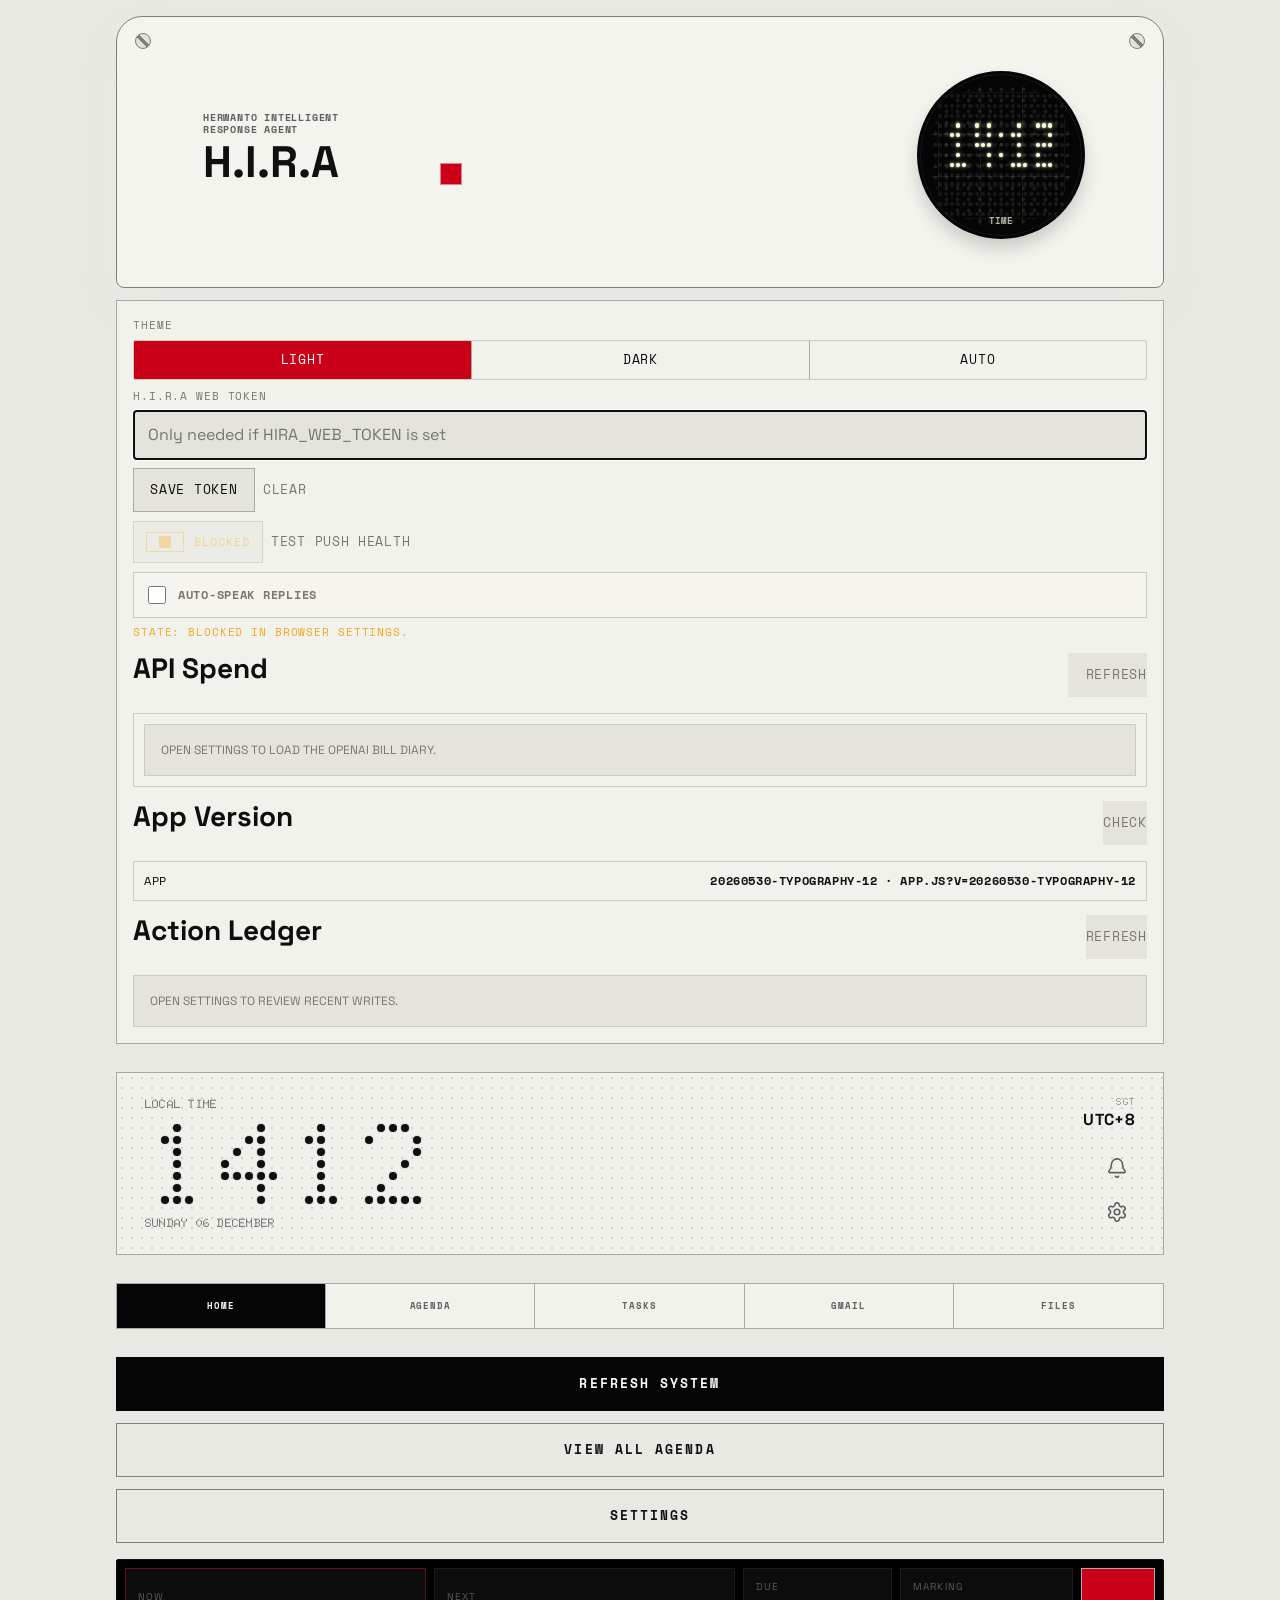
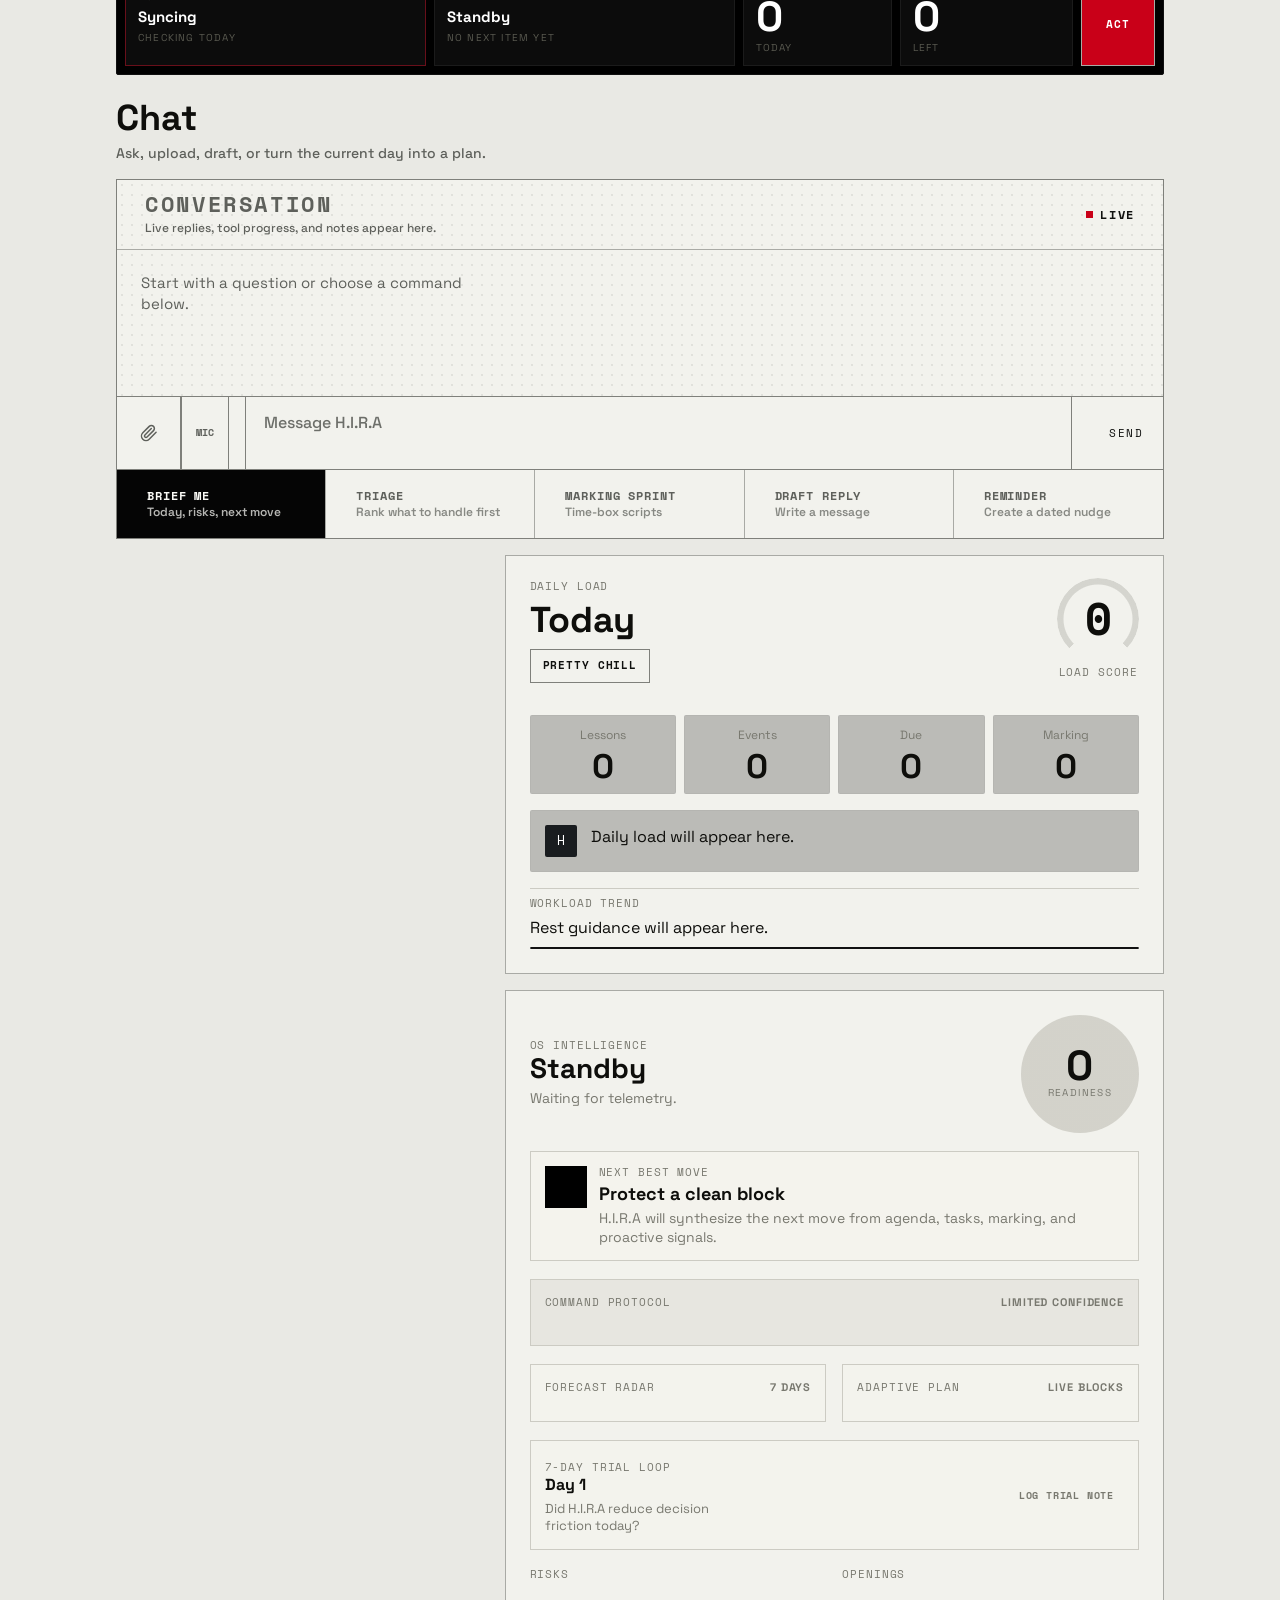
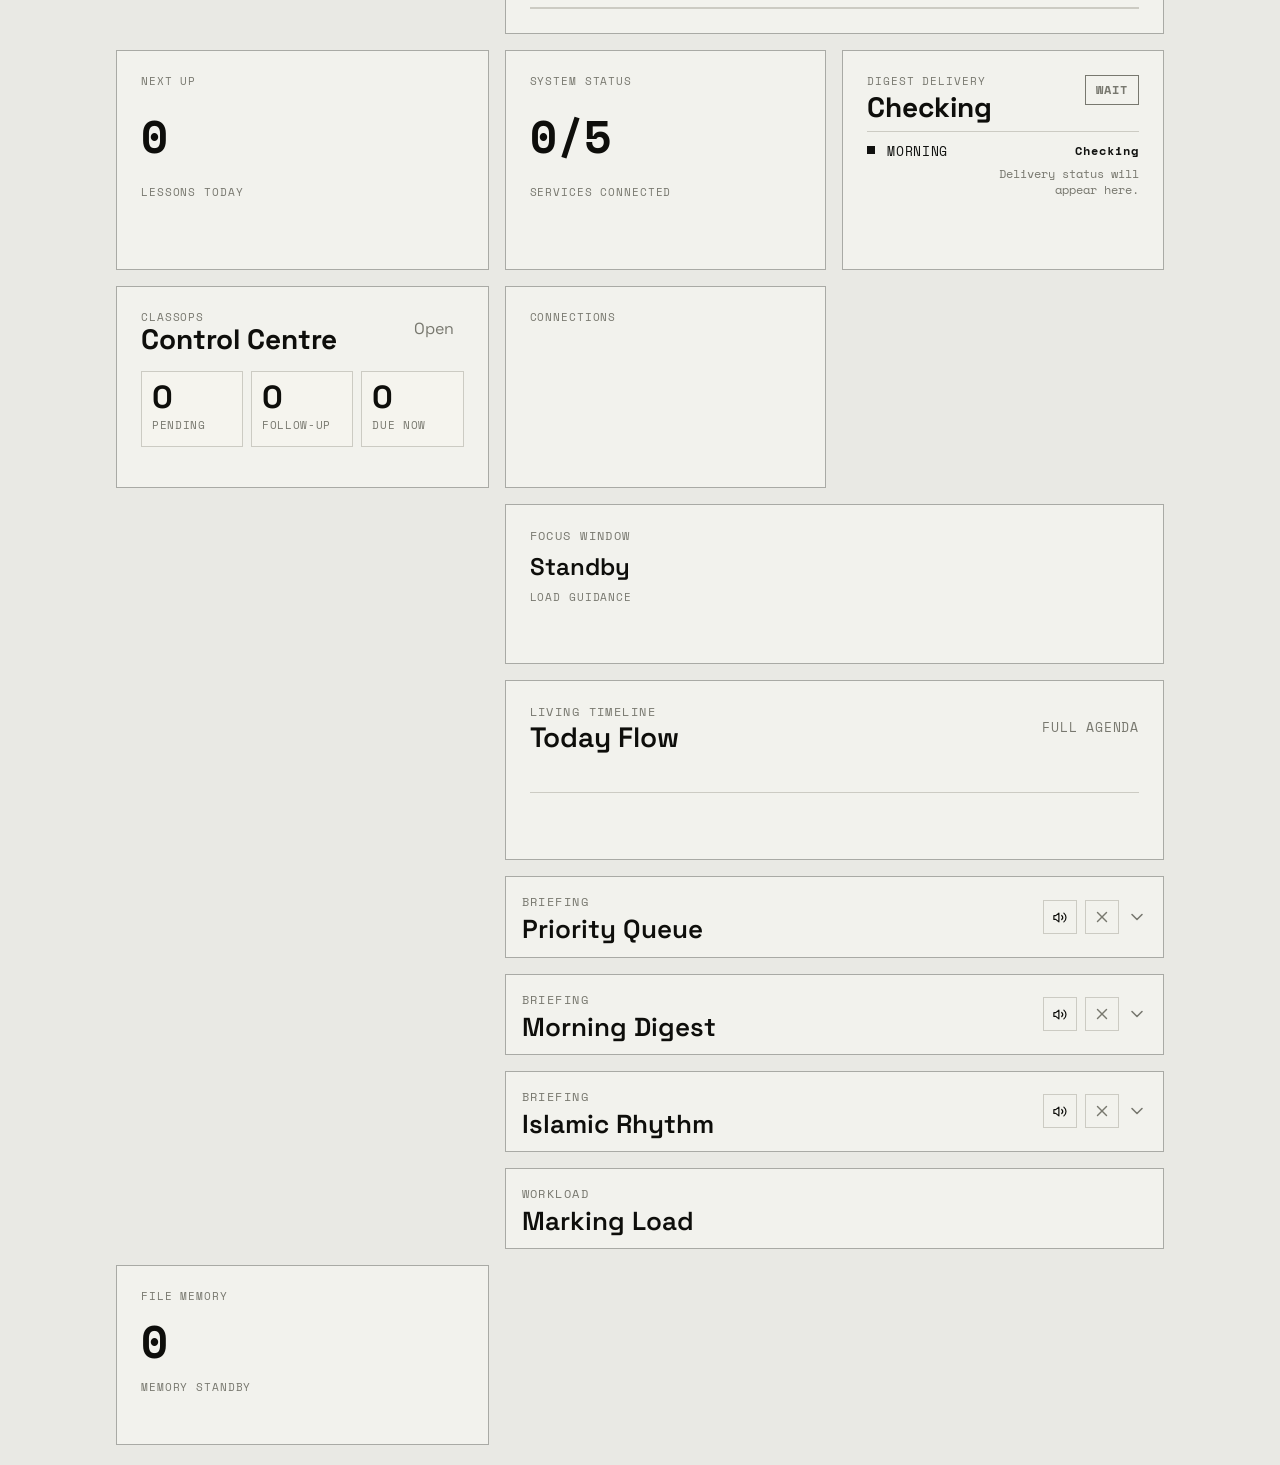
==== commit 28886685: "Fix chat icons and clock spacing" ====
--- a/pwa/index.html
+++ b/pwa/index.html
@@ -338,10 +338,10 @@
                 accept=".pdf,.docx,.pptx,.png,.jpg,.jpeg,.webp,.gif,.ogg,.m4a,.mp3,.wav,application/pdf,application/vnd.openxmlformats-officedocument.wordprocessingml.document,application/vnd.openxmlformats-officedocument.presentationml.presentation,image/*,audio/*"
               />
               <button id="attachBtn" type="button" class="icon-btn" title="Attach file" aria-label="Attach file">
-                <span data-lucide="paperclip" aria-hidden="true"></span>
+                <svg aria-hidden="true" focusable="false" viewBox="0 0 24 24" fill="none" stroke="currentColor" stroke-width="2" stroke-linecap="round" stroke-linejoin="round"><path d="m21.44 11.05-9.19 9.19a6 6 0 0 1-8.49-8.49l8.57-8.57A4 4 0 1 1 18 8.84l-8.59 8.57a2 2 0 0 1-2.83-2.83l8.49-8.48"/></svg>
               </button>
               <button id="voiceRecordBtn" type="button" class="icon-btn voice-record-btn" title="Tap to speak" aria-label="Tap to speak">
-                <span data-lucide="mic" aria-hidden="true"></span>
+                <svg aria-hidden="true" focusable="false" viewBox="0 0 24 24" fill="none" stroke="currentColor" stroke-width="2" stroke-linecap="round" stroke-linejoin="round"><path d="M12 2a3 3 0 0 0-3 3v7a3 3 0 0 0 6 0V5a3 3 0 0 0-3-3Z"/><path d="M19 10v2a7 7 0 0 1-14 0v-2"/><line x1="12" x2="12" y1="19" y2="22"/></svg>
               </button>
               <textarea id="messageInput" rows="1" placeholder="Message H.I.R.A"></textarea>
               <div id="chatAttachment" class="attachment-chip" hidden>
--- a/pwa/styles.css
+++ b/pwa/styles.css
@@ -7574,7 +7574,7 @@
   --type-clock: 92px;
   --clock-dot: 8px;
   --clock-dot-gap: 4px;
-  --clock-char-gap: 8px;
+  --clock-char-gap: 16px;
   --line-tight: 1.1;
   --line-copy: 1.5;
 }
@@ -7866,7 +7866,7 @@
     --type-clock: 56px;
     --clock-dot: 7px;
     --clock-dot-gap: 3px;
-    --clock-char-gap: 6px;
+    --clock-char-gap: 12px;
   }
 
   h1 {
@@ -8233,7 +8233,7 @@
   :root {
     --clock-dot: 5.5px;
     --clock-dot-gap: 3px;
-    --clock-char-gap: 5px;
+    --clock-char-gap: 10px;
   }
 
   .status-clockbar,
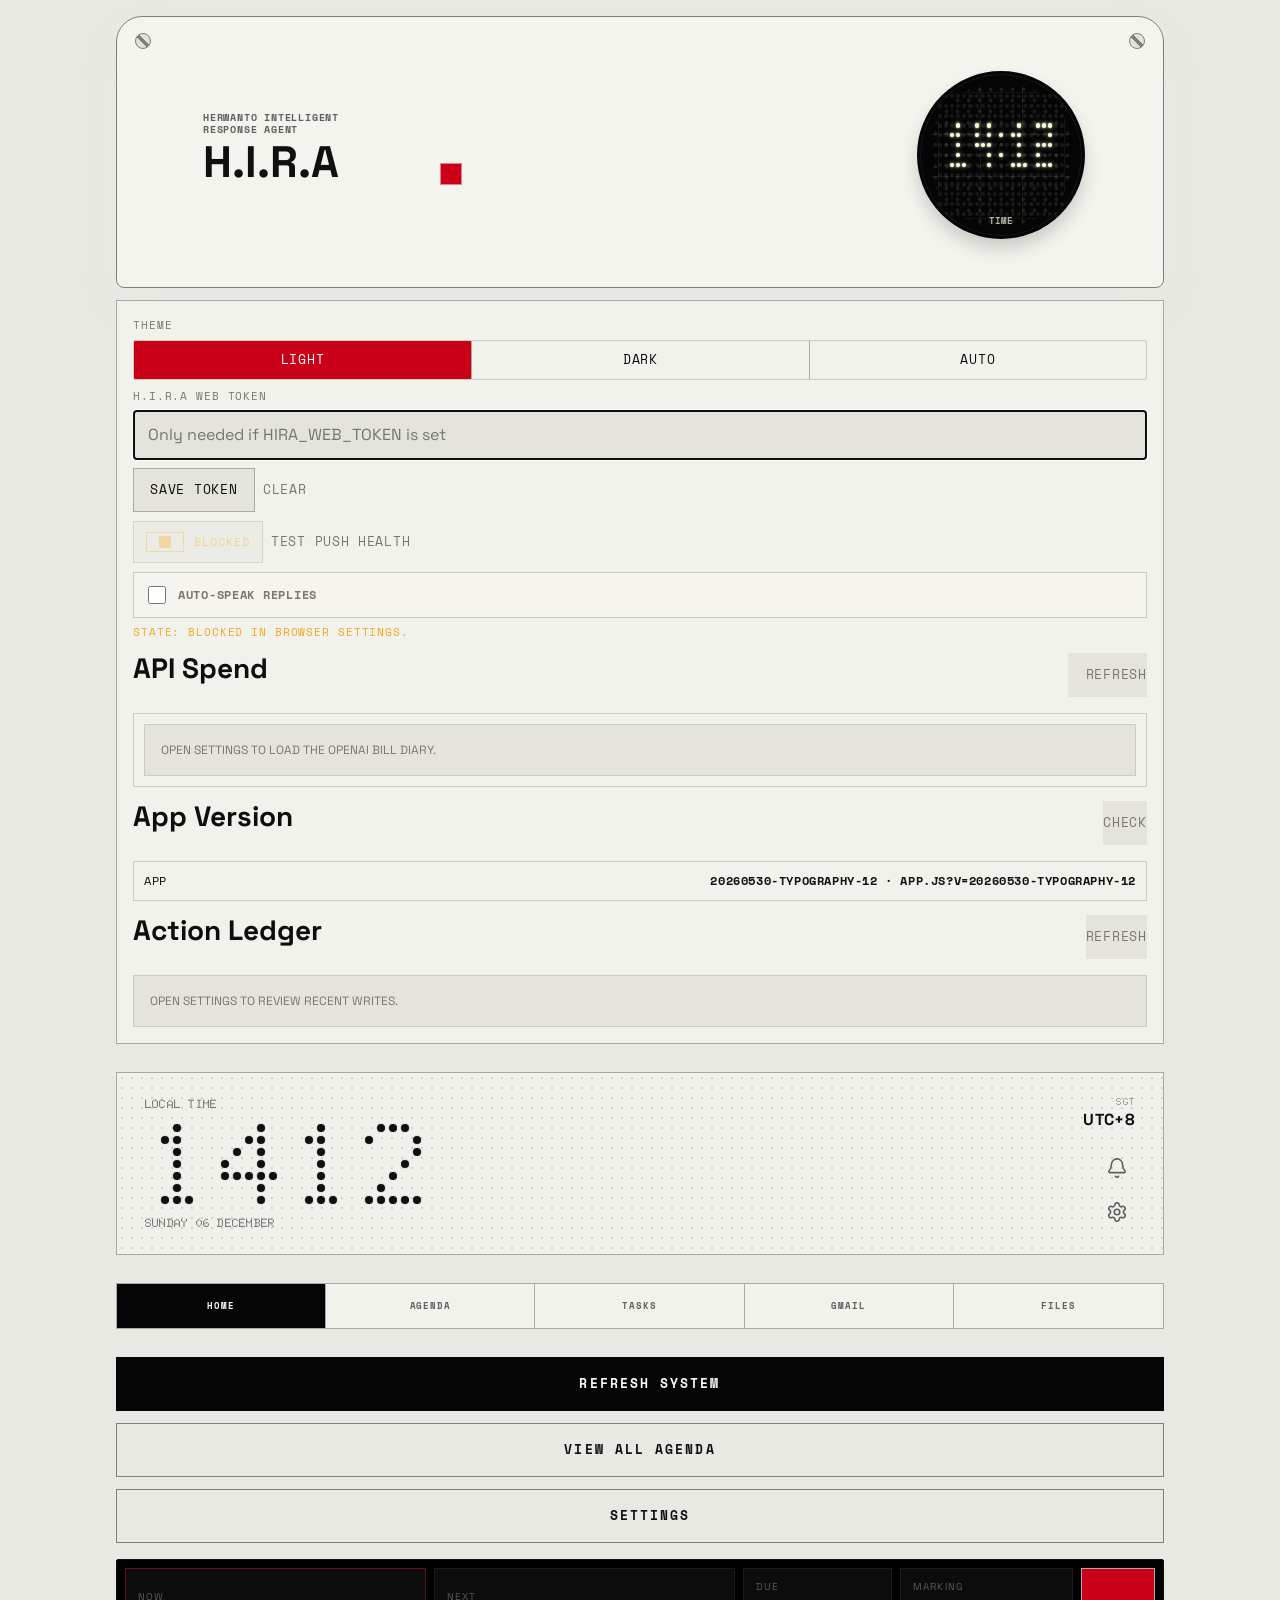
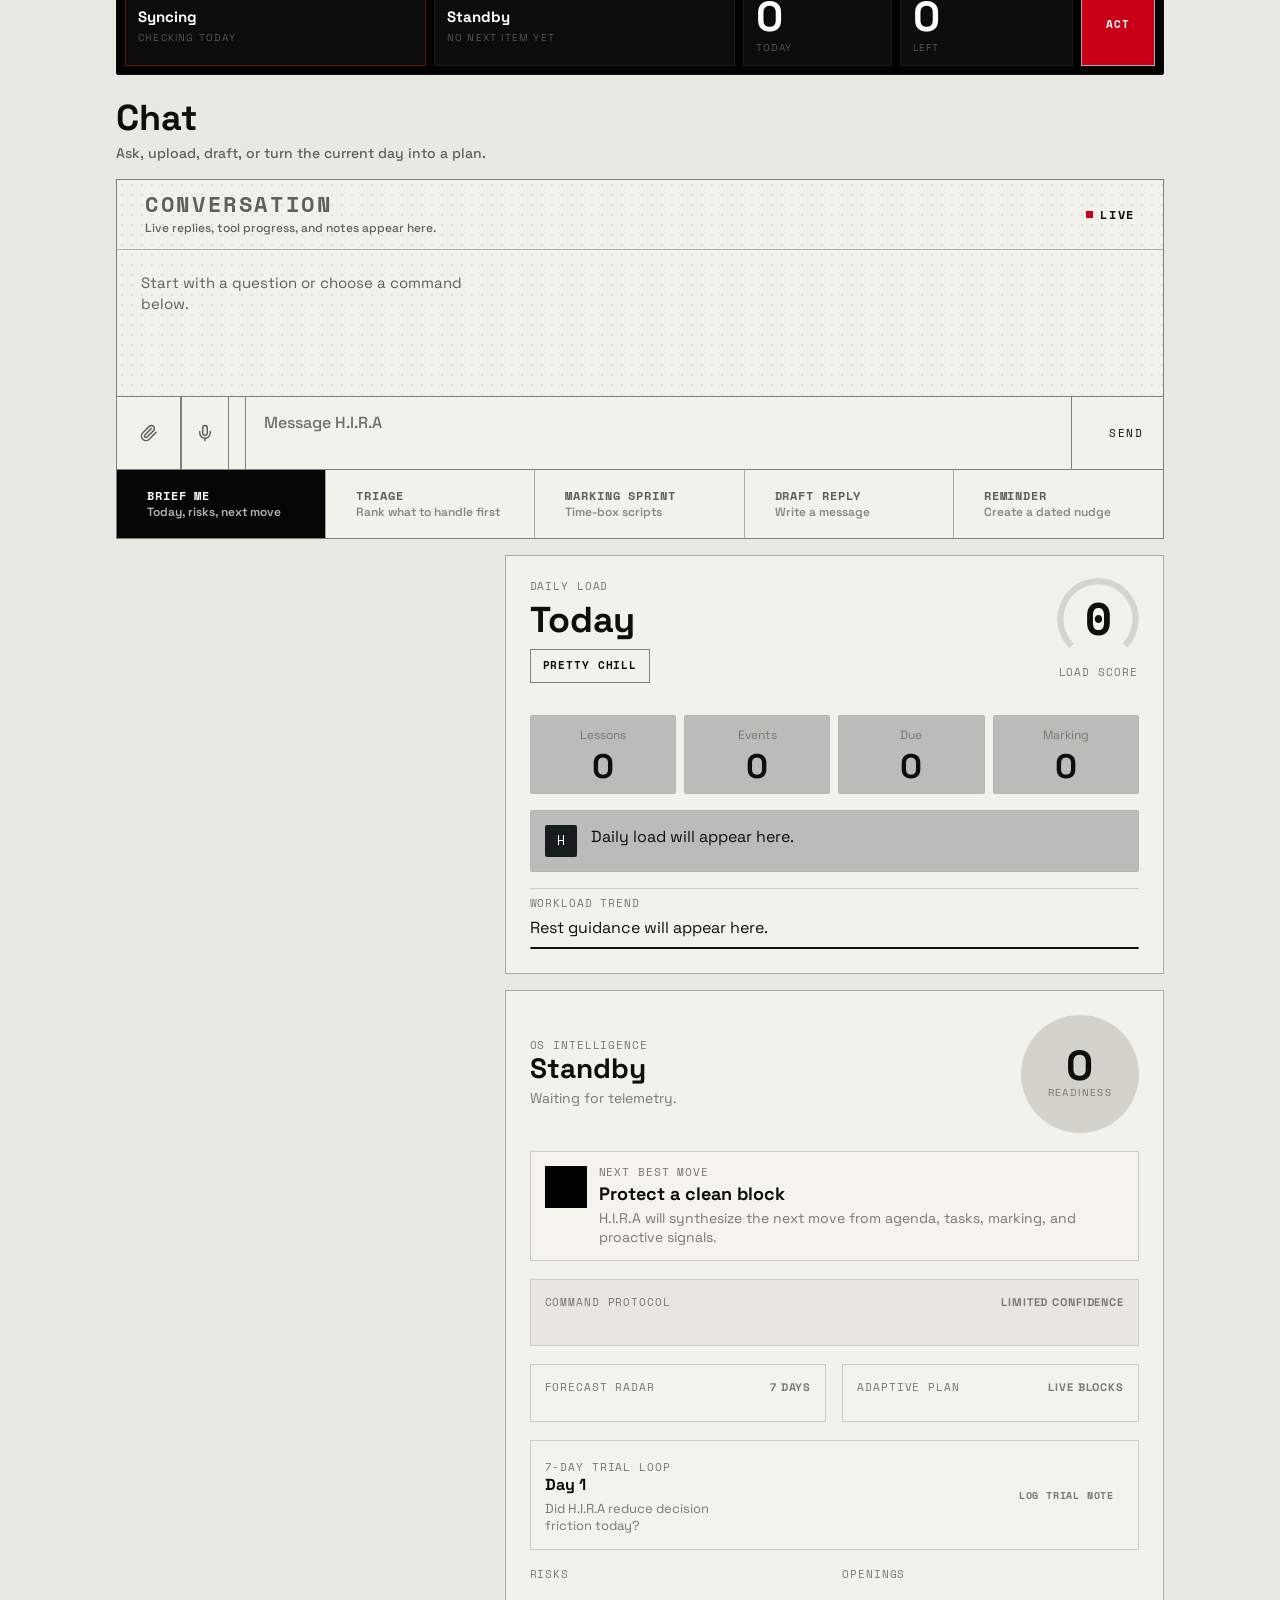
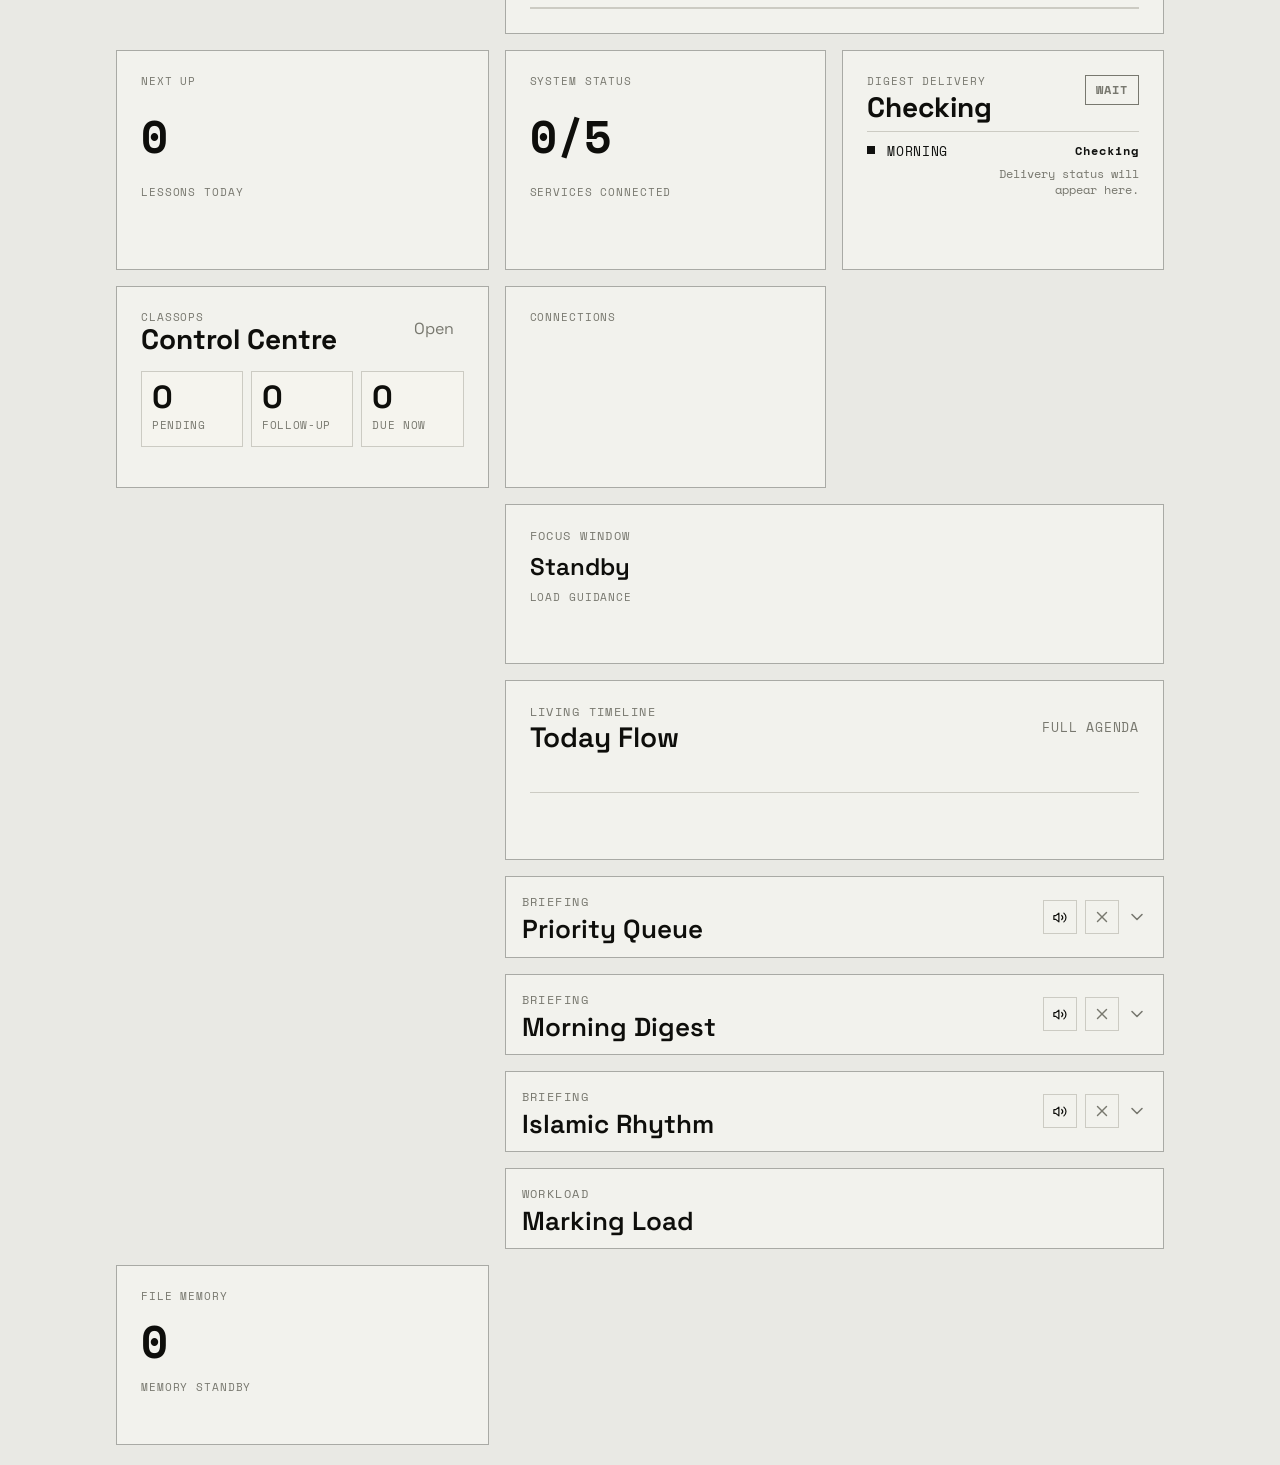
==== commit 90e8ae3e: "Vendor Lucide locally so icons work offline / CDN-blocked index.html loaded Lucide from https://unpk" ====
--- a/pwa/index.html
+++ b/pwa/index.html
@@ -935,7 +935,7 @@
         </div>
       </div>
     </section>
-    <script src="https://unpkg.com/lucide@latest/dist/umd/lucide.min.js"></script>
+    <script src="./static/vendor/lucide.min.js?v=20260530-typography-12"></script>
     <script src="./app.js?v=20260530-typography-12" type="module"></script>
   </body>
 </html>
--- a/pwa/styles.css
+++ b/pwa/styles.css
@@ -3958,6 +3958,11 @@
   height: 15px;
 }
 
+.message-speak-btn svg.is-spinning,
+.speak-target-btn svg.is-spinning {
+  animation: spin 900ms linear infinite;
+}
+
 .composer .attachment-chip {
   grid-column: 1 / -1;
   grid-row: 2;
@@ -6053,6 +6058,22 @@
 
 .chat-title-row > div {
   min-width: 0;
+}
+
+/* Keep "Clear chat" compact and readable: the mobile .section-head grid
+   would otherwise stretch it full-width, and .ghost-btn drops it to
+   low-contrast text with no horizontal padding over the surface plate. */
+#resetChatBtn {
+  justify-self: end;
+  width: auto;
+  min-height: 34px;
+  padding: 6px 12px;
+  border: 1px solid var(--border-visible);
+  color: var(--text-primary);
+}
+
+#resetChatBtn:hover {
+  color: var(--interactive);
 }
 
 .chat-context {
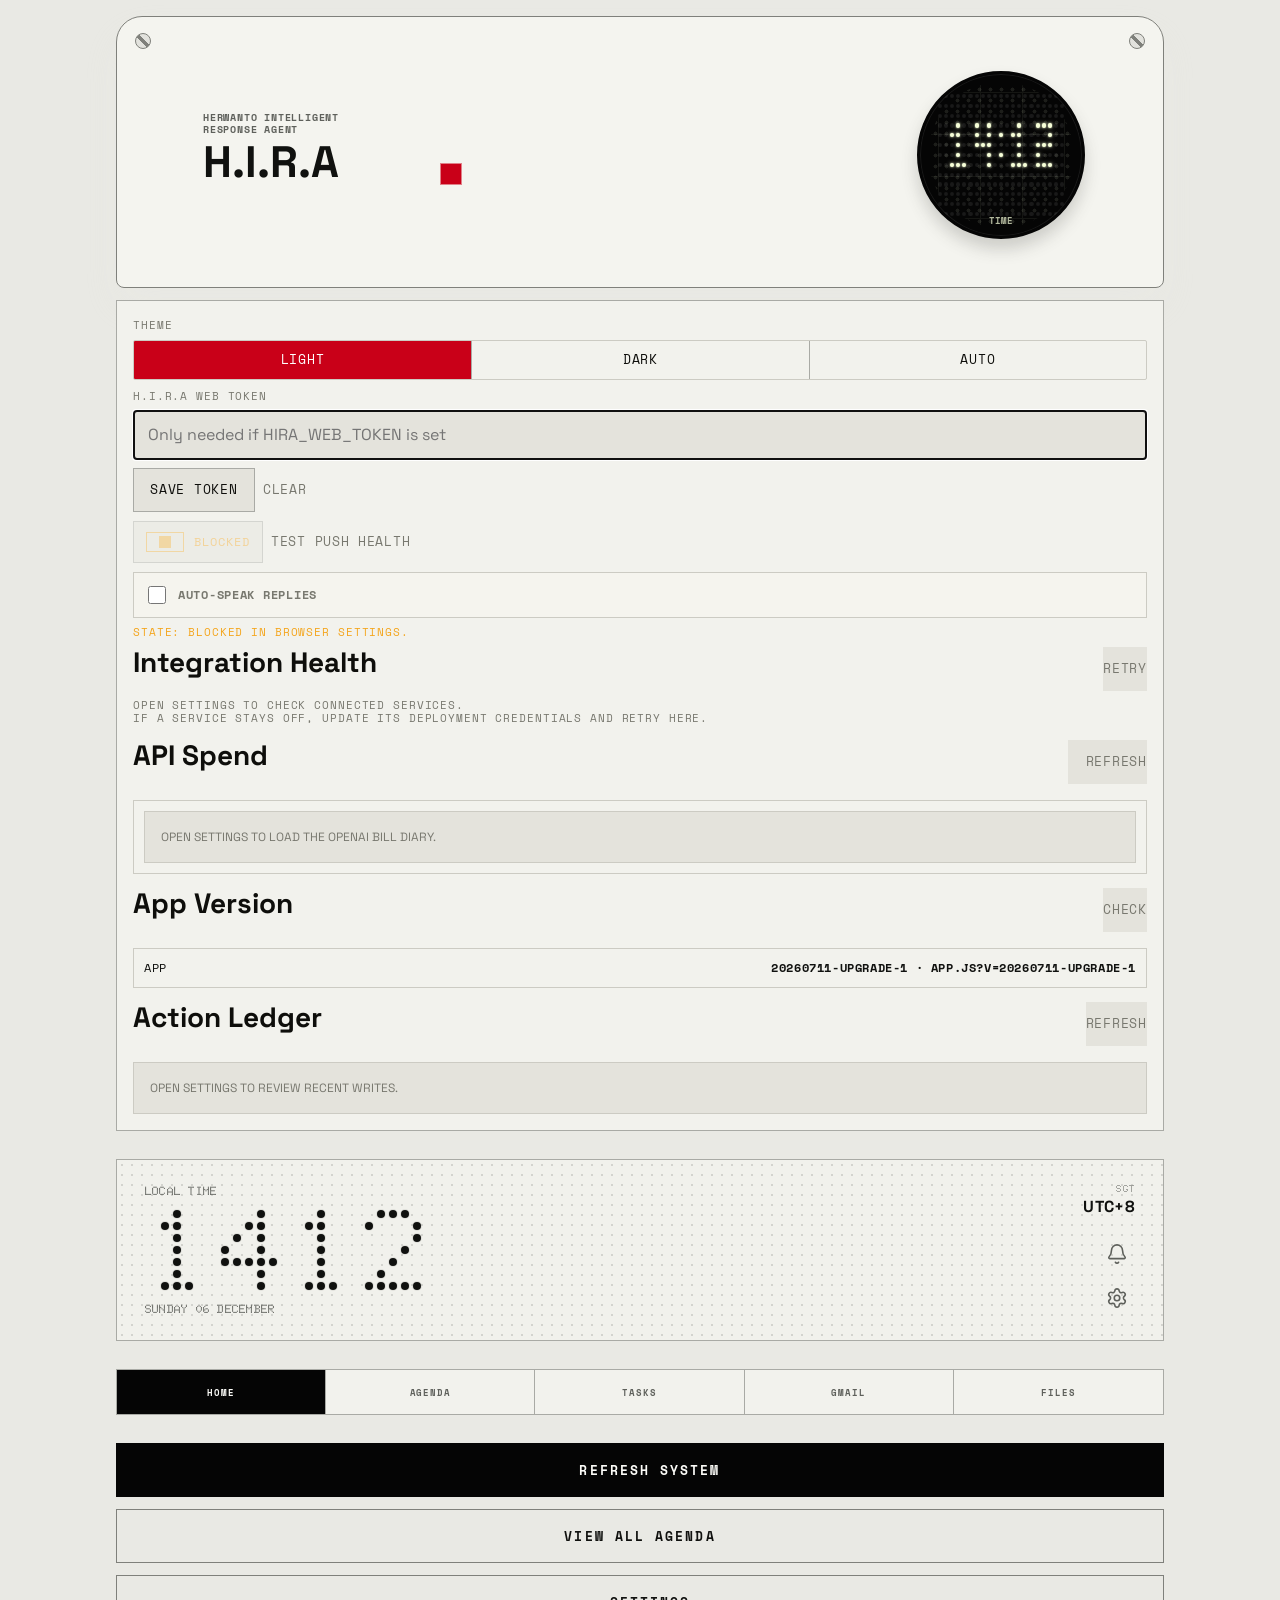
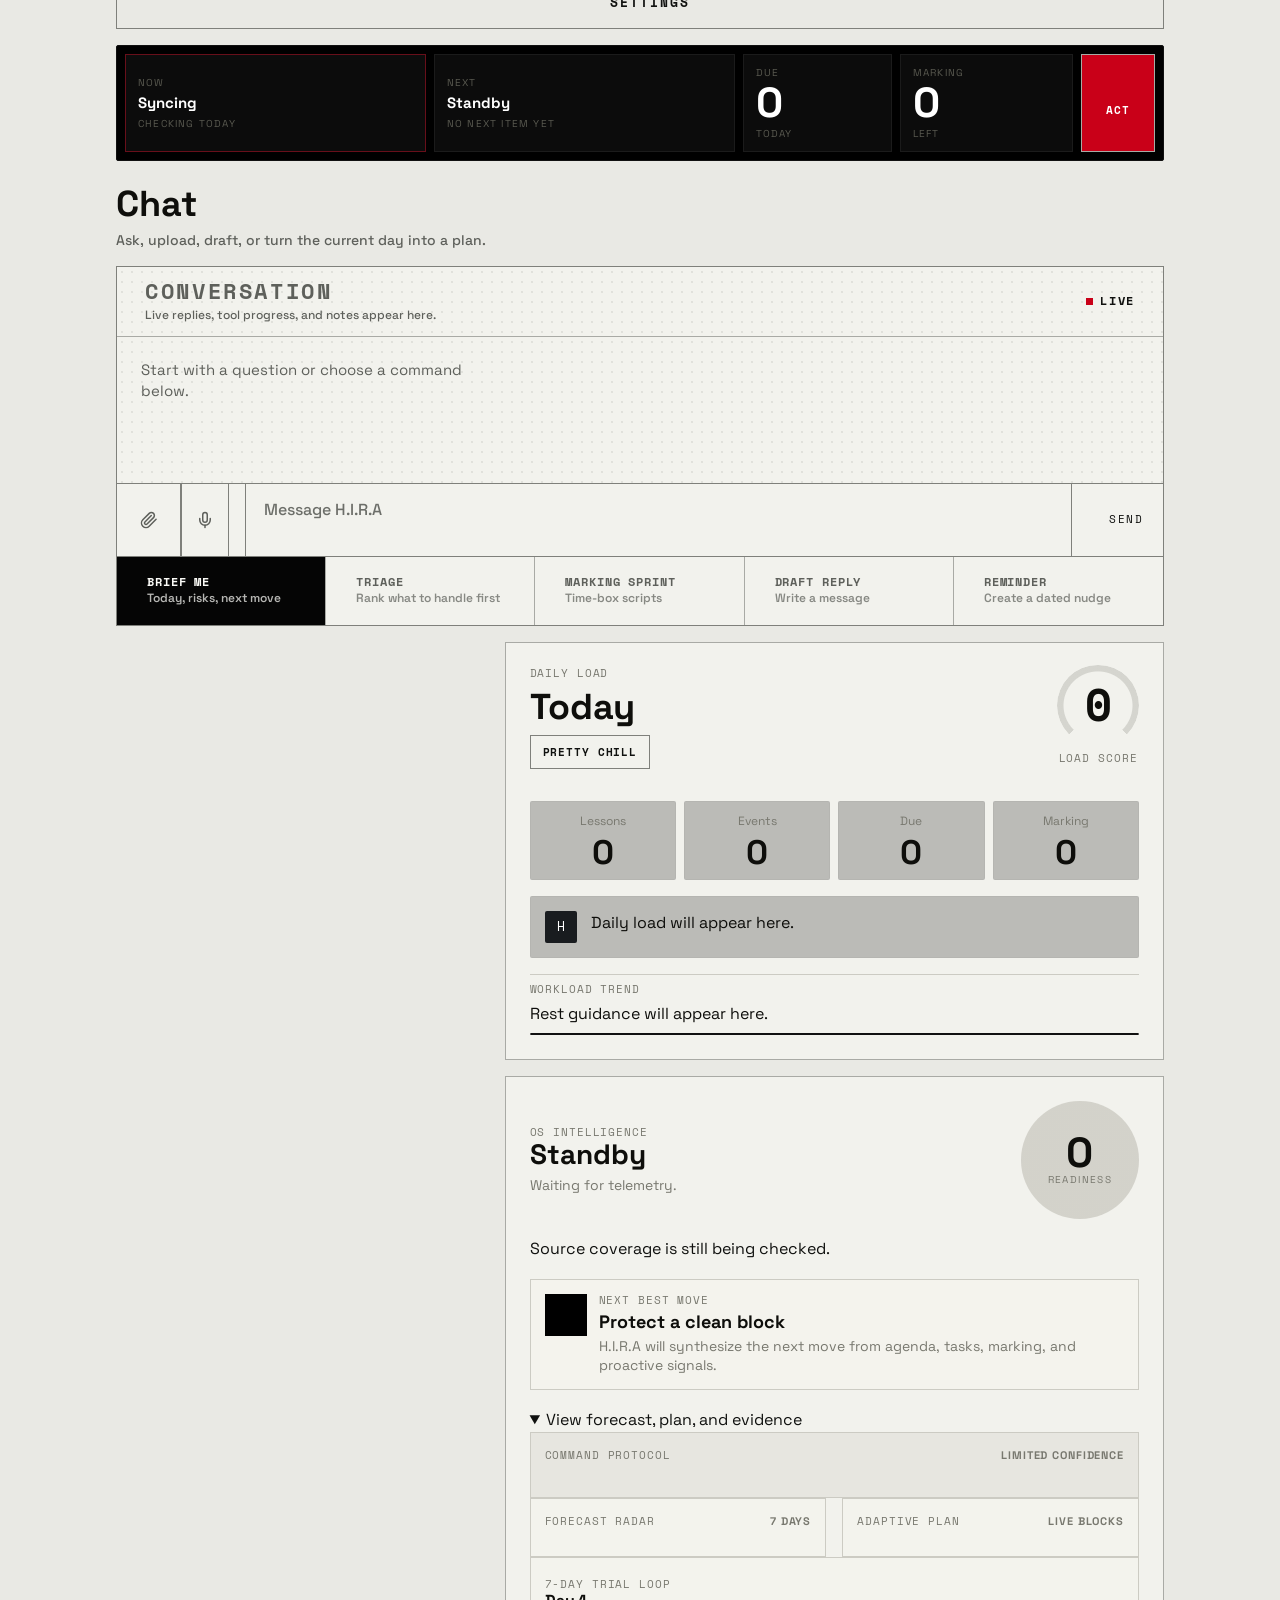
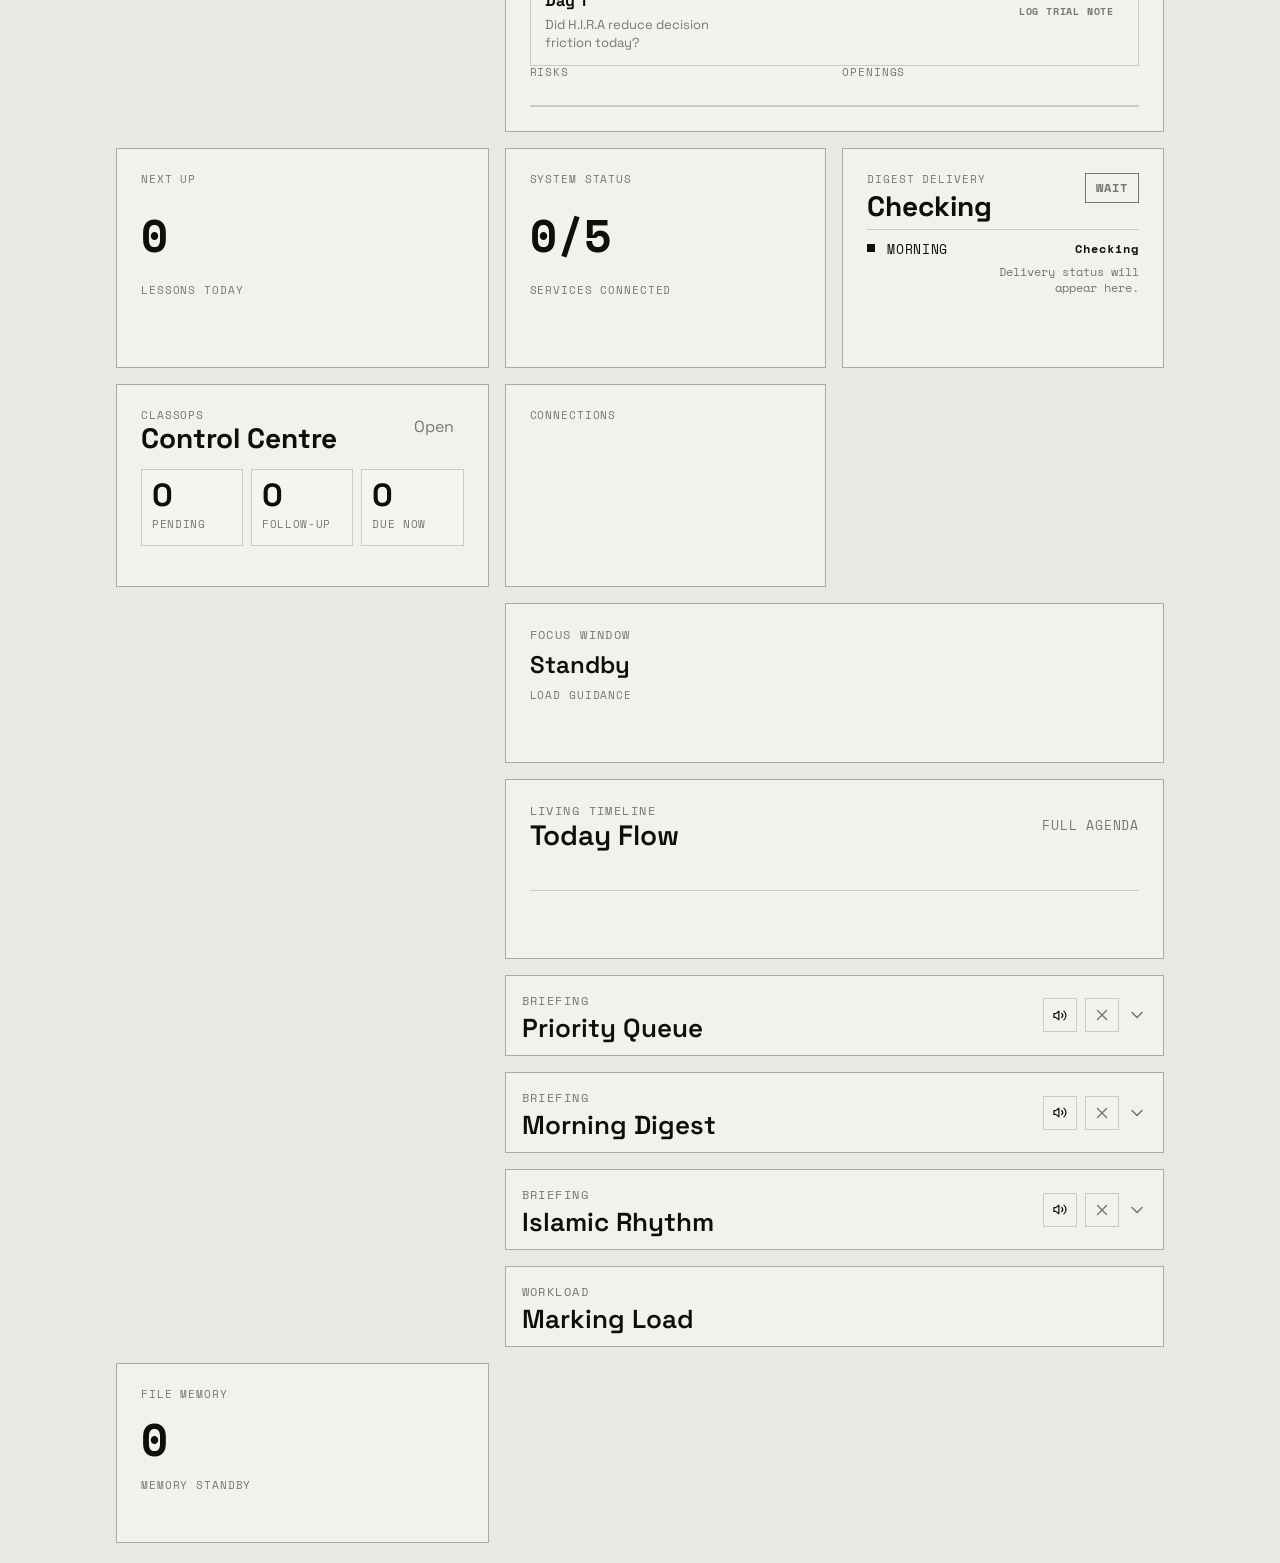
==== commit 19bff0e6: "Upgrade PWA performance and resilience" ====
--- a/pwa/index.html
+++ b/pwa/index.html
@@ -11,10 +11,11 @@
       href="https://fonts.googleapis.com/css2?family=Doto:wght@600..900&family=Space+Grotesk:wght@400;500;600;700&family=Space+Mono:wght@400;700&display=swap"
       rel="stylesheet"
     />
-    <link rel="manifest" href="/manifest.webmanifest?v=20260530-typography-12" />
+    <link rel="manifest" href="/manifest.webmanifest?v=20260711-upgrade-1" />
     <link rel="icon" href="/static/icon.svg?v=20260510-trace-39" type="image/svg+xml" />
     <link rel="apple-touch-icon" href="/static/apple-touch-icon.png?v=20260510-trace-39" />
-    <link rel="stylesheet" href="./styles.css?v=20260530-typography-12" />
+    <link rel="stylesheet" href="./styles.css?v=20260711-upgrade-1" />
+    <link rel="stylesheet" href="./static/upgrades.css?v=20260711-upgrade-1" />
   </head>
   <body>
     <main class="shell">
@@ -62,7 +63,7 @@
         </div>
       </div>
 
-      <section id="notificationReader" class="notification-reader" hidden role="dialog" aria-modal="true" aria-labelledby="notificationReaderTitle">
+      <section id="notificationReader" class="notification-reader" hidden role="dialog" aria-modal="true" aria-labelledby="notificationReaderTitle" tabindex="-1">
         <div class="notification-reader-backdrop" data-reader-close></div>
         <article class="notification-reader-sheet">
           <header class="notification-reader-head">
@@ -78,7 +79,7 @@
           <footer class="notification-reader-actions">
             <button id="notificationReaderDoneBtn" type="button" class="ghost-btn">
               <span data-lucide="check-circle" aria-hidden="true"></span>
-              Done
+              Mark done
             </button>
             <button id="notificationReaderSnoozeBtn" type="button" class="ghost-btn">
               <span data-lucide="alarm-clock" aria-hidden="true"></span>
@@ -90,13 +91,13 @@
             </button>
             <button type="button" class="ghost-btn" data-reader-close>
               <span data-lucide="check" aria-hidden="true"></span>
-              Done
+              Close
             </button>
           </footer>
         </article>
       </section>
 
-      <aside id="settingsPanel" class="settings-panel" hidden>
+      <aside id="settingsPanel" class="settings-panel" aria-label="Settings" tabindex="-1" hidden>
         <label class="stacked-field">
           <span>Theme</span>
           <div class="theme-toggle" role="group" aria-label="Theme">
@@ -124,6 +125,15 @@
         </label>
         <p id="notificationStateText" class="subtle notification-state">Checking notifications...</p>
         <div id="healthOutput" class="health-output" hidden></div>
+        <div class="integration-health-panel">
+          <div class="section-head compact">
+            <h3>Integration Health</h3>
+            <button id="retryIntegrationsBtn" type="button" class="ghost-btn">Retry</button>
+          </div>
+          <p id="integrationHealthSummary" class="subtle" role="status" aria-live="polite">Open Settings to check connected services.</p>
+          <div id="integrationHealthOutput" class="integration-health-output"></div>
+          <p class="subtle">If a service stays off, update its deployment credentials and retry here.</p>
+        </div>
         <div class="api-spend-panel">
           <div class="section-head compact">
             <h3>API Spend</h3>
@@ -165,7 +175,7 @@
           <strong>UTC+8</strong>
         </div>
         <div class="clock-controls" aria-label="System controls">
-          <button id="notificationsBtn" class="icon-btn notification-btn" type="button" title="Notifications">
+          <button id="notificationsBtn" class="icon-btn notification-btn" type="button" title="Notifications" aria-label="Notifications" aria-expanded="false">
             <svg aria-hidden="true" focusable="false" viewBox="0 0 24 24" fill="none" stroke="currentColor" stroke-width="2" stroke-linecap="round" stroke-linejoin="round">
               <path d="M10.268 21a2 2 0 0 0 3.464 0" />
               <path d="M3.262 15.326A1 1 0 0 0 4 17h16a1 1 0 0 0 .74-1.673C19.41 13.956 18 12.499 18 8A6 6 0 0 0 6 8c0 4.499-1.411 5.956-2.738 7.326" />
@@ -180,18 +190,18 @@
               <path d="m7 10 5 5 5-5" />
             </svg>
           </button>
-          <button id="settingsBtn" class="icon-btn" title="Settings">
+          <button id="settingsBtn" class="icon-btn" title="Settings" aria-label="Settings" aria-expanded="false">
             <svg aria-hidden="true" focusable="false" viewBox="0 0 24 24" fill="none" stroke="currentColor" stroke-width="2" stroke-linecap="round" stroke-linejoin="round">
               <path d="M9.671 4.136a2.34 2.34 0 0 1 4.659 0 2.34 2.34 0 0 0 3.319 1.915 2.34 2.34 0 0 1 2.33 4.033 2.34 2.34 0 0 0 0 3.831 2.34 2.34 0 0 1-2.33 4.033 2.34 2.34 0 0 0-3.319 1.915 2.34 2.34 0 0 1-4.659 0 2.34 2.34 0 0 0-3.32-1.915 2.34 2.34 0 0 1-2.33-4.033 2.34 2.34 0 0 0 0-3.831A2.34 2.34 0 0 1 6.35 6.051a2.34 2.34 0 0 0 3.319-1.915" />
               <circle cx="12" cy="12" r="3" />
             </svg>
           </button>
         </div>
-        <p id="statusLine" data-tone="muted">Ready.</p>
+        <p id="statusLine" role="status" aria-live="polite" aria-atomic="true" data-tone="muted">Ready.</p>
       </section>
 
       <nav class="nav-tabs" aria-label="H.I.R.A views">
-        <button class="nav-tab active" data-view="home">Home</button>
+        <button class="nav-tab active" data-view="home" aria-current="page">Home</button>
         <button class="nav-tab" data-view="agenda">Agenda</button>
         <button class="nav-tab" data-view="tasks">Tasks</button>
         <button class="nav-tab" data-view="gmail">Gmail</button>
@@ -335,6 +345,7 @@
                 class="sr-only"
                 type="file"
                 multiple
+                aria-label="Chat attachments"
                 accept=".pdf,.docx,.pptx,.png,.jpg,.jpeg,.webp,.gif,.ogg,.m4a,.mp3,.wav,application/pdf,application/vnd.openxmlformats-officedocument.wordprocessingml.document,application/vnd.openxmlformats-officedocument.presentationml.presentation,image/*,audio/*"
               />
               <button id="attachBtn" type="button" class="icon-btn" title="Attach file" aria-label="Attach file">
@@ -343,7 +354,7 @@
               <button id="voiceRecordBtn" type="button" class="icon-btn voice-record-btn" title="Tap to speak" aria-label="Tap to speak">
                 <svg aria-hidden="true" focusable="false" viewBox="0 0 24 24" fill="none" stroke="currentColor" stroke-width="2" stroke-linecap="round" stroke-linejoin="round"><path d="M12 2a3 3 0 0 0-3 3v7a3 3 0 0 0 6 0V5a3 3 0 0 0-3-3Z"/><path d="M19 10v2a7 7 0 0 1-14 0v-2"/><line x1="12" x2="12" y1="19" y2="22"/></svg>
               </button>
-              <textarea id="messageInput" rows="1" placeholder="Message H.I.R.A"></textarea>
+              <textarea id="messageInput" rows="1" placeholder="Message H.I.R.A" aria-label="Message H.I.R.A"></textarea>
               <div id="chatAttachment" class="attachment-chip" hidden>
                 <span data-lucide="file-up" aria-hidden="true"></span>
                 <span id="chatAttachmentName"></span>
@@ -474,9 +485,10 @@
               </div>
               <div id="intelligenceReadiness" class="intelligence-readiness score-green" aria-label="H.I.R.A readiness score">
                 <strong id="intelligenceReadinessValue">0</strong>
-                <span>READINESS</span>
-              </div>
-            </div>
+                <span id="intelligenceReadinessLabel">READINESS</span>
+              </div>
+            </div>
+            <p id="intelligenceDataQuality" class="intelligence-data-quality" role="status">Source coverage is still being checked.</p>
             <div class="intelligence-next">
               <span data-lucide="move-right" aria-hidden="true"></span>
               <div>
@@ -485,6 +497,8 @@
                 <p id="intelligenceNextBody">H.I.R.A will synthesize the next move from agenda, tasks, marking, and proactive signals.</p>
               </div>
             </div>
+            <details id="intelligenceDetail" class="intelligence-detail">
+              <summary>View forecast, plan, and evidence</summary>
             <div class="intelligence-protocol">
               <div class="intelligence-protocol-head">
                 <p class="eyebrow">Command Protocol</p>
@@ -537,6 +551,7 @@
                 <div id="intelligenceOpportunities" class="intelligence-list"></div>
               </div>
             </div>
+            </details>
             <div id="intelligenceActions" class="intelligence-actions"></div>
           </section>
 
@@ -789,7 +804,7 @@
         </div>
         <form id="gmailForm" class="query-stack panel">
           <div class="query-row">
-            <input id="gmailQuery" placeholder="is:unread newer_than:7d" />
+            <input id="gmailQuery" placeholder="is:unread newer_than:7d" aria-label="Gmail search query" />
             <select id="gmailCount" aria-label="Email count">
               <option value="5">5</option>
               <option value="10" selected>10</option>
@@ -855,9 +870,10 @@
               <input
                 id="fileInput"
                 type="file"
+                aria-label="Document to analyse"
                 accept=".pdf,.docx,.pptx,.png,.jpg,.jpeg,.webp,.gif,.ogg,.m4a,.mp3,.wav,application/pdf,application/vnd.openxmlformats-officedocument.wordprocessingml.document,application/vnd.openxmlformats-officedocument.presentationml.presentation,image/*,audio/*"
               />
-              <textarea id="fileNote" rows="4" placeholder="What should H.I.R.A look for? Eg deadlines, your own timetable, action items, clashes, or what to do from this voice note."></textarea>
+              <textarea id="fileNote" rows="4" placeholder="What should H.I.R.A look for? Eg deadlines, your own timetable, action items, clashes, or what to do from this voice note." aria-label="Analysis instructions"></textarea>
               <button type="submit">Analyse</button>
             </form>
             <div id="fileOutput" class="rich-output"></div>
@@ -884,16 +900,16 @@
         <div id="tasksOutput" class="rich-output panel"></div>
       </section>
     </main>
-    <button id="quickActionFab" class="quick-action-fab" type="button" aria-label="Open quick actions">
+    <button id="quickActionFab" class="quick-action-fab" type="button" aria-label="Open quick actions" aria-expanded="false">
       <span data-lucide="plus" aria-hidden="true"></span>
     </button>
-    <section id="quickActionDrawer" class="quick-action-drawer" hidden aria-label="Quick actions">
+    <section id="quickActionDrawer" class="quick-action-drawer" hidden role="dialog" aria-modal="true" aria-labelledby="quickActionTitle" tabindex="-1">
       <button type="button" class="quick-drawer-backdrop" data-quick-close aria-label="Close quick actions"></button>
       <div class="quick-drawer-sheet">
         <header class="quick-drawer-head">
           <div>
             <p class="eyebrow">Quick Actions</p>
-            <h2>Do the thing</h2>
+            <h2 id="quickActionTitle">Quick actions</h2>
           </div>
           <button type="button" class="icon-btn compact" data-quick-close aria-label="Close quick actions">
             <span data-lucide="x" aria-hidden="true"></span>
@@ -935,7 +951,7 @@
         </div>
       </div>
     </section>
-    <script src="./static/vendor/lucide.min.js?v=20260530-typography-12"></script>
-    <script src="./app.js?v=20260530-typography-12" type="module"></script>
+    <script src="./static/vendor/lucide.min.js?v=20260711-upgrade-1"></script>
+    <script src="./app.js?v=20260711-upgrade-1" type="module"></script>
   </body>
 </html>
--- a/pwa/styles.css
+++ b/pwa/styles.css
@@ -706,20 +706,20 @@
   gap: 8px;
   padding: 12px;
   border: 1px solid var(--border);
-  border-left: 4px solid var(--interactive);
+  border-color: color-mix(in srgb, var(--interactive) 42%, var(--border));
   background: var(--surface-raised);
 }
 
 .notification-item.reminder {
-  border-left-color: var(--accent);
+  border-color: color-mix(in srgb, var(--accent) 48%, var(--border));
 }
 
 .notification-item.briefing {
-  border-left-color: var(--success);
+  border-color: color-mix(in srgb, var(--success) 48%, var(--border));
 }
 
 .notification-item.update {
-  border-left-color: var(--warning);
+  border-color: color-mix(in srgb, var(--warning) 52%, var(--border));
 }
 
 .notification-item-head {
@@ -2094,16 +2094,16 @@
 }
 
 .forecast-item {
-  border-left: 3px solid var(--success);
+  border-color: color-mix(in srgb, var(--success) 44%, var(--border-visible));
 }
 
 .forecast-item.yellow {
-  border-left-color: var(--warning);
+  border-color: color-mix(in srgb, var(--warning) 52%, var(--border-visible));
 }
 
 .forecast-item.orange,
 .forecast-item.red {
-  border-left-color: var(--accent);
+  border-color: color-mix(in srgb, var(--accent) 58%, var(--border-visible));
 }
 
 .forecast-item div,
@@ -2193,21 +2193,21 @@
 .intelligence-item {
   min-height: 62px;
   padding: 10px 12px;
-  border-left: 3px solid var(--success);
+  border: 1px solid color-mix(in srgb, var(--success) 44%, var(--border-visible));
   background: color-mix(in srgb, var(--surface-raised) 62%, transparent);
 }
 
 .intelligence-item.yellow {
-  border-left-color: var(--warning);
+  border-color: color-mix(in srgb, var(--warning) 52%, var(--border-visible));
 }
 
 .intelligence-item.orange,
 .intelligence-item.red {
-  border-left-color: var(--accent);
+  border-color: color-mix(in srgb, var(--accent) 58%, var(--border-visible));
 }
 
 .intelligence-item.empty {
-  border-left-color: var(--border-visible);
+  border-color: var(--border-visible);
 }
 
 .intelligence-item strong {
@@ -2608,16 +2608,16 @@
   gap: 4px;
   padding: 10px;
   border: 1px solid var(--border-visible);
-  border-left: 4px solid var(--interactive);
+  border-color: color-mix(in srgb, var(--interactive) 42%, var(--border-visible));
   background: var(--surface-raised);
 }
 
 .classops-status-row[data-severity="critical"] {
-  border-left-color: var(--danger);
+  border-color: color-mix(in srgb, var(--danger) 58%, var(--border-visible));
 }
 
 .classops-status-row[data-severity="watch"] {
-  border-left-color: var(--warning);
+  border-color: color-mix(in srgb, var(--warning) 52%, var(--border-visible));
 }
 
 .classops-status-row strong {
@@ -2634,7 +2634,7 @@
 }
 
 .classops-status-row.is-empty {
-  border-left-color: var(--success);
+  border-color: color-mix(in srgb, var(--success) 48%, var(--border-visible));
 }
 
 .files-grid {
@@ -3412,7 +3412,7 @@
   min-height: 132px;
   padding: 18px 22px;
   border: 1px solid var(--border);
-  border-left: 5px solid var(--accent);
+  border-color: color-mix(in srgb, var(--accent) 42%, var(--border));
   background: var(--surface);
   box-shadow: var(--shadow-soft);
 }
@@ -3438,18 +3438,6 @@
   font-weight: 700;
   letter-spacing: 0.08em;
   text-transform: uppercase;
-}
-
-.agenda-card.lesson .agenda-time {
-  border-left-color: var(--accent);
-}
-
-.agenda-card.event .agenda-time {
-  border-left-color: var(--warning);
-}
-
-.agenda-card.due .agenda-time {
-  border-left-color: var(--success);
 }
 
 .agenda-time {
@@ -4973,7 +4961,6 @@
     font-size: 11px;
   }
 }
-
 
 /* ═══════════════════════════════════════════════════════════════
    NOTHING OS TOPBAR — v3
@@ -6060,20 +6047,56 @@
   min-width: 0;
 }
 
-/* Keep "Clear chat" compact and readable: the mobile .section-head grid
-   would otherwise stretch it full-width, and .ghost-btn drops it to
-   low-contrast text with no horizontal padding over the surface plate. */
+/* Keep "Clear chat" compact and anchored to the chat title on mobile. */
 #resetChatBtn {
   justify-self: end;
   width: auto;
   min-height: 34px;
+  gap: 6px;
   padding: 6px 12px;
   border: 1px solid var(--border-visible);
   color: var(--text-primary);
+  white-space: nowrap;
+}
+
+/* The lucide trash glyph carries internal right-side whitespace; trim a touch
+   so the icon and label read as one unit instead of a detached pair. */
+#resetChatBtn svg {
+  margin-right: -3px;
 }
 
 #resetChatBtn:hover {
   color: var(--interactive);
+}
+
+@media (max-width: 640px) {
+  .chat-title-row {
+    grid-template-columns: minmax(0, 1fr) auto;
+    align-items: start;
+    column-gap: var(--space-md);
+    row-gap: 6px;
+  }
+
+  .chat-title-row > div {
+    display: contents;
+  }
+
+  .chat-title-row h2 {
+    grid-column: 1;
+    grid-row: 1;
+  }
+
+  .chat-title-row .chat-context {
+    grid-column: 1 / -1;
+    grid-row: 2;
+    margin-top: 0;
+  }
+
+  #resetChatBtn {
+    grid-column: 2;
+    grid-row: 1;
+    align-self: start;
+  }
 }
 
 .chat-context {
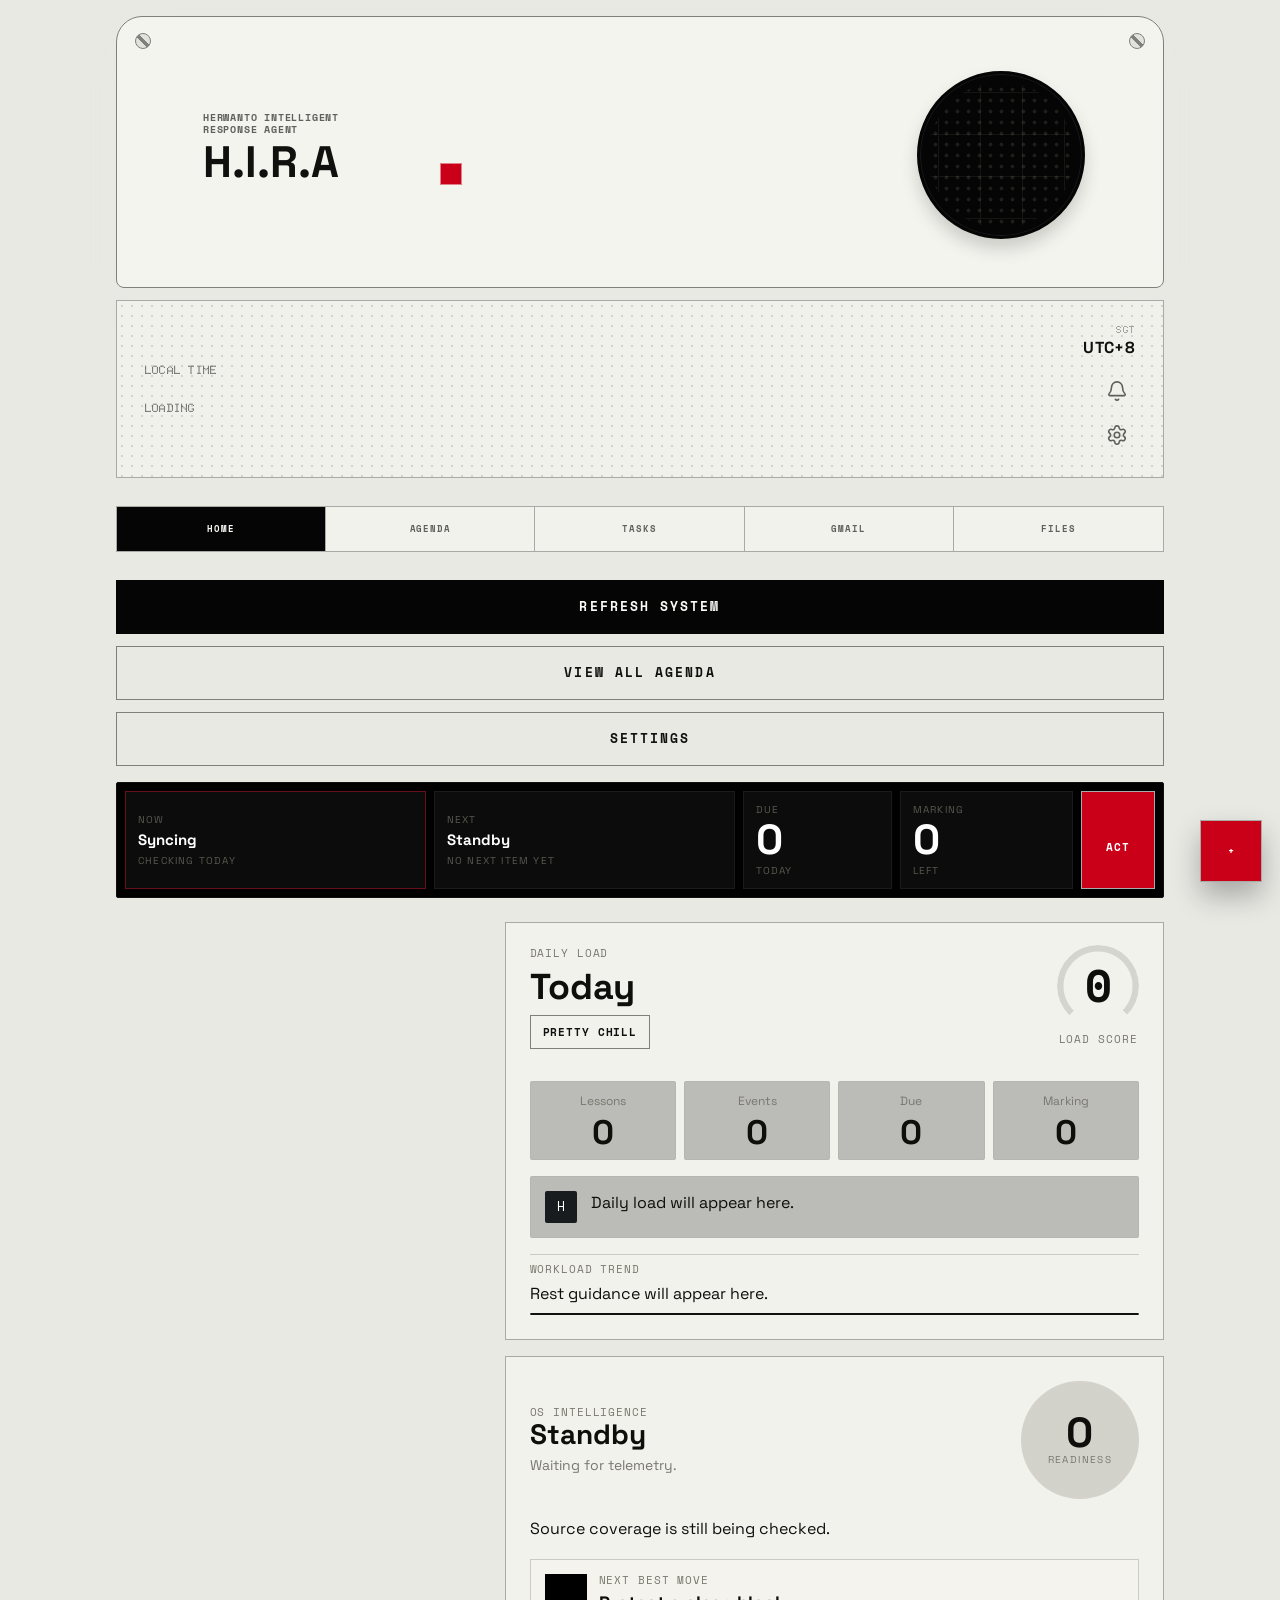
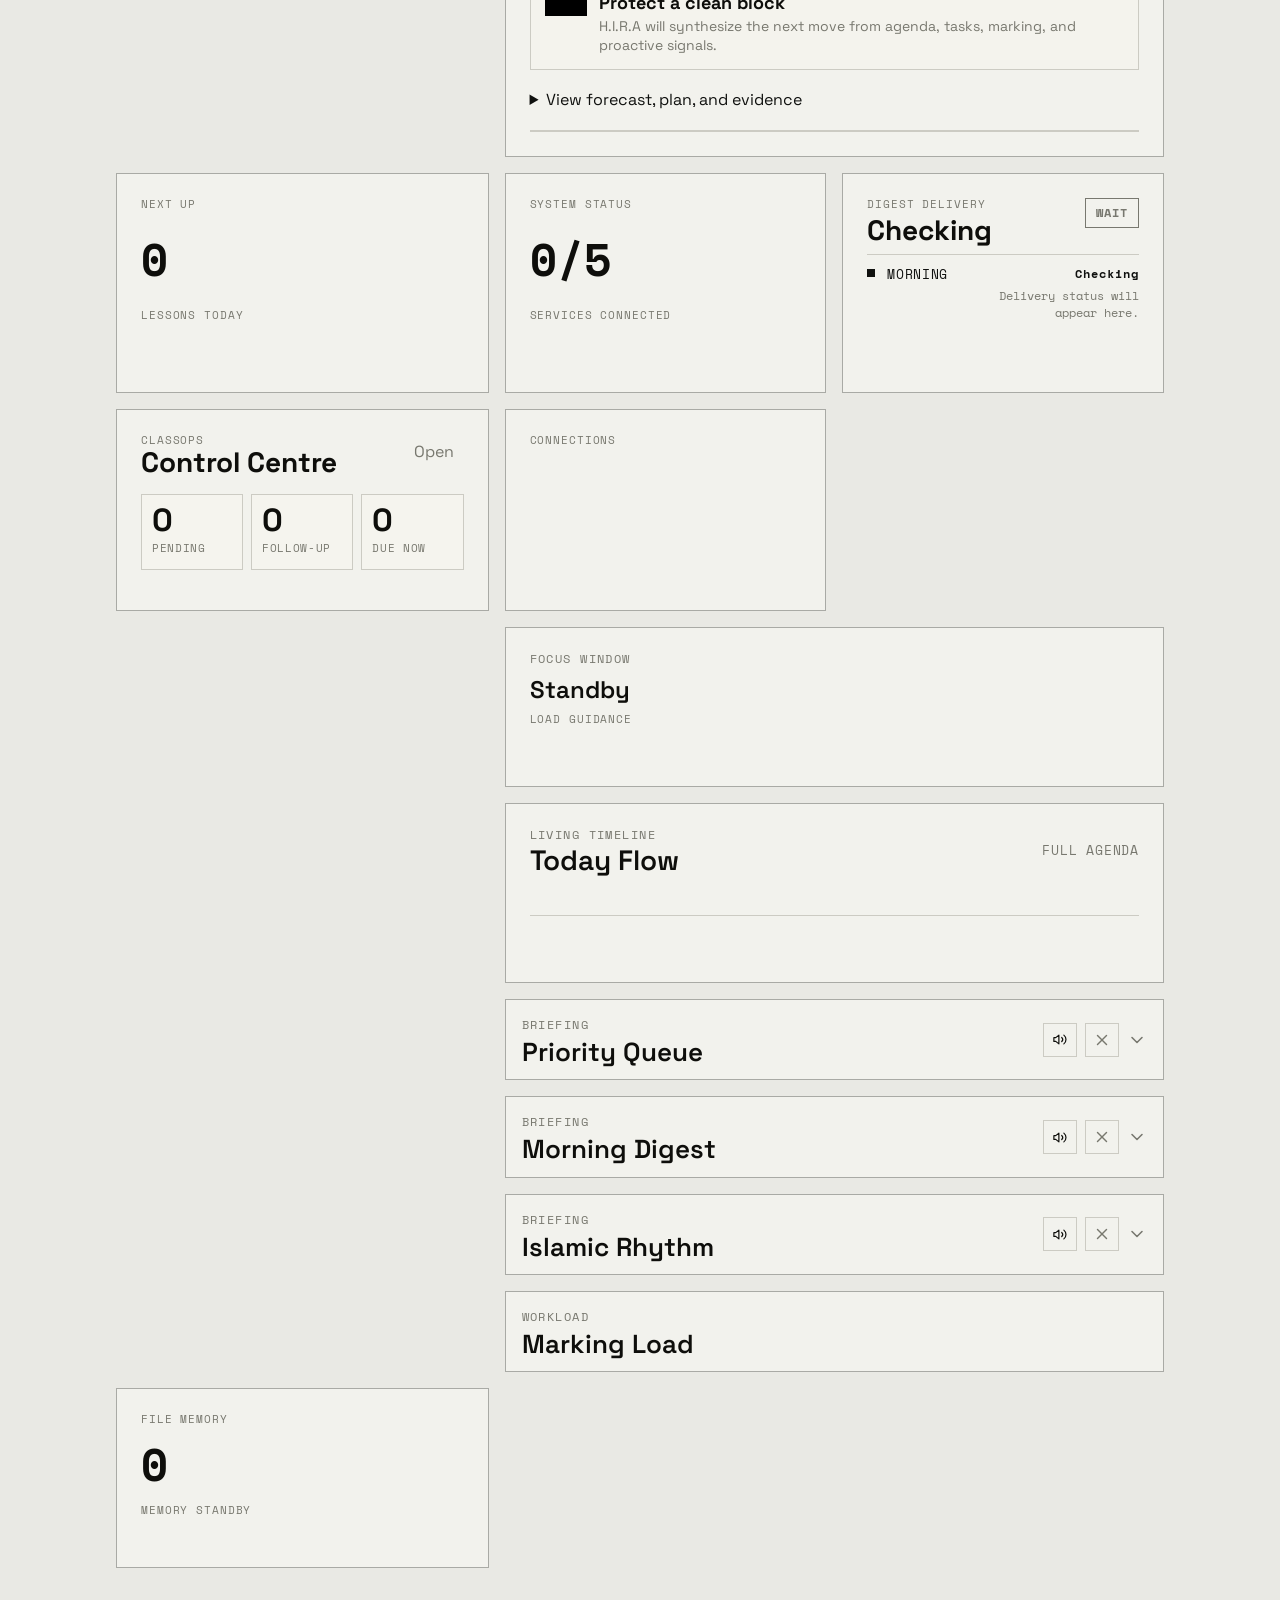
==== commit 54a3bedd: "Harden PWA integrations and regression checks" ====
--- a/pwa/index.html
+++ b/pwa/index.html
@@ -11,11 +11,11 @@
       href="https://fonts.googleapis.com/css2?family=Doto:wght@600..900&family=Space+Grotesk:wght@400;500;600;700&family=Space+Mono:wght@400;700&display=swap"
       rel="stylesheet"
     />
-    <link rel="manifest" href="/manifest.webmanifest?v=20260711-upgrade-1" />
+    <link rel="manifest" href="/manifest.webmanifest?v=20260711-upgrade-2" />
     <link rel="icon" href="/static/icon.svg?v=20260510-trace-39" type="image/svg+xml" />
     <link rel="apple-touch-icon" href="/static/apple-touch-icon.png?v=20260510-trace-39" />
-    <link rel="stylesheet" href="./styles.css?v=20260711-upgrade-1" />
-    <link rel="stylesheet" href="./static/upgrades.css?v=20260711-upgrade-1" />
+    <link rel="stylesheet" href="./styles.css?v=20260711-upgrade-2" />
+    <link rel="stylesheet" href="./static/upgrades.css?v=20260711-upgrade-2" />
   </head>
   <body>
     <main class="shell">
@@ -132,7 +132,7 @@
           </div>
           <p id="integrationHealthSummary" class="subtle" role="status" aria-live="polite">Open Settings to check connected services.</p>
           <div id="integrationHealthOutput" class="integration-health-output"></div>
-          <p class="subtle">If a service stays off, update its deployment credentials and retry here.</p>
+          <p class="subtle">Expand a service for setup steps. Credential names are shown, but secret values never appear here.</p>
         </div>
         <div class="api-spend-panel">
           <div class="section-head compact">
@@ -951,7 +951,7 @@
         </div>
       </div>
     </section>
-    <script src="./static/vendor/lucide.min.js?v=20260711-upgrade-1"></script>
-    <script src="./app.js?v=20260711-upgrade-1" type="module"></script>
+    <script src="./static/vendor/lucide.min.js?v=20260711-upgrade-2"></script>
+    <script src="./app.js?v=20260711-upgrade-2" type="module"></script>
   </body>
 </html>
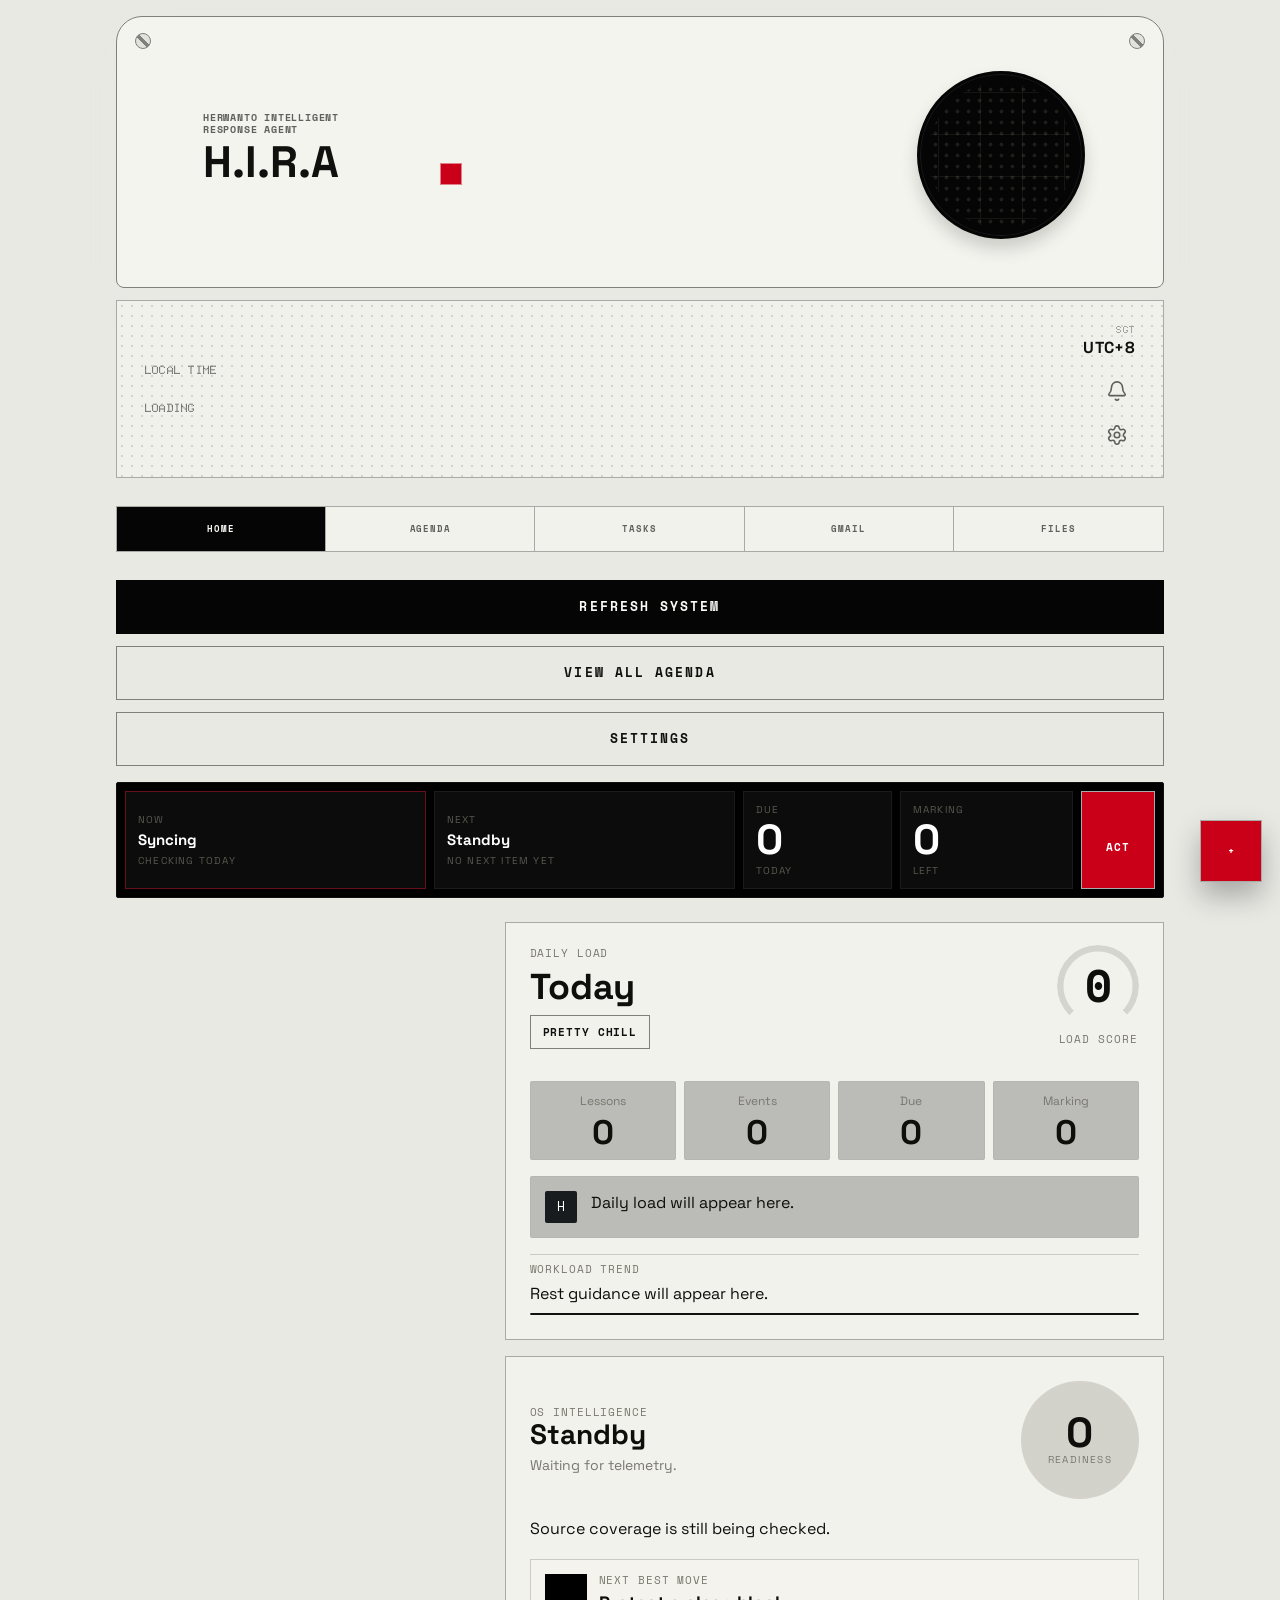
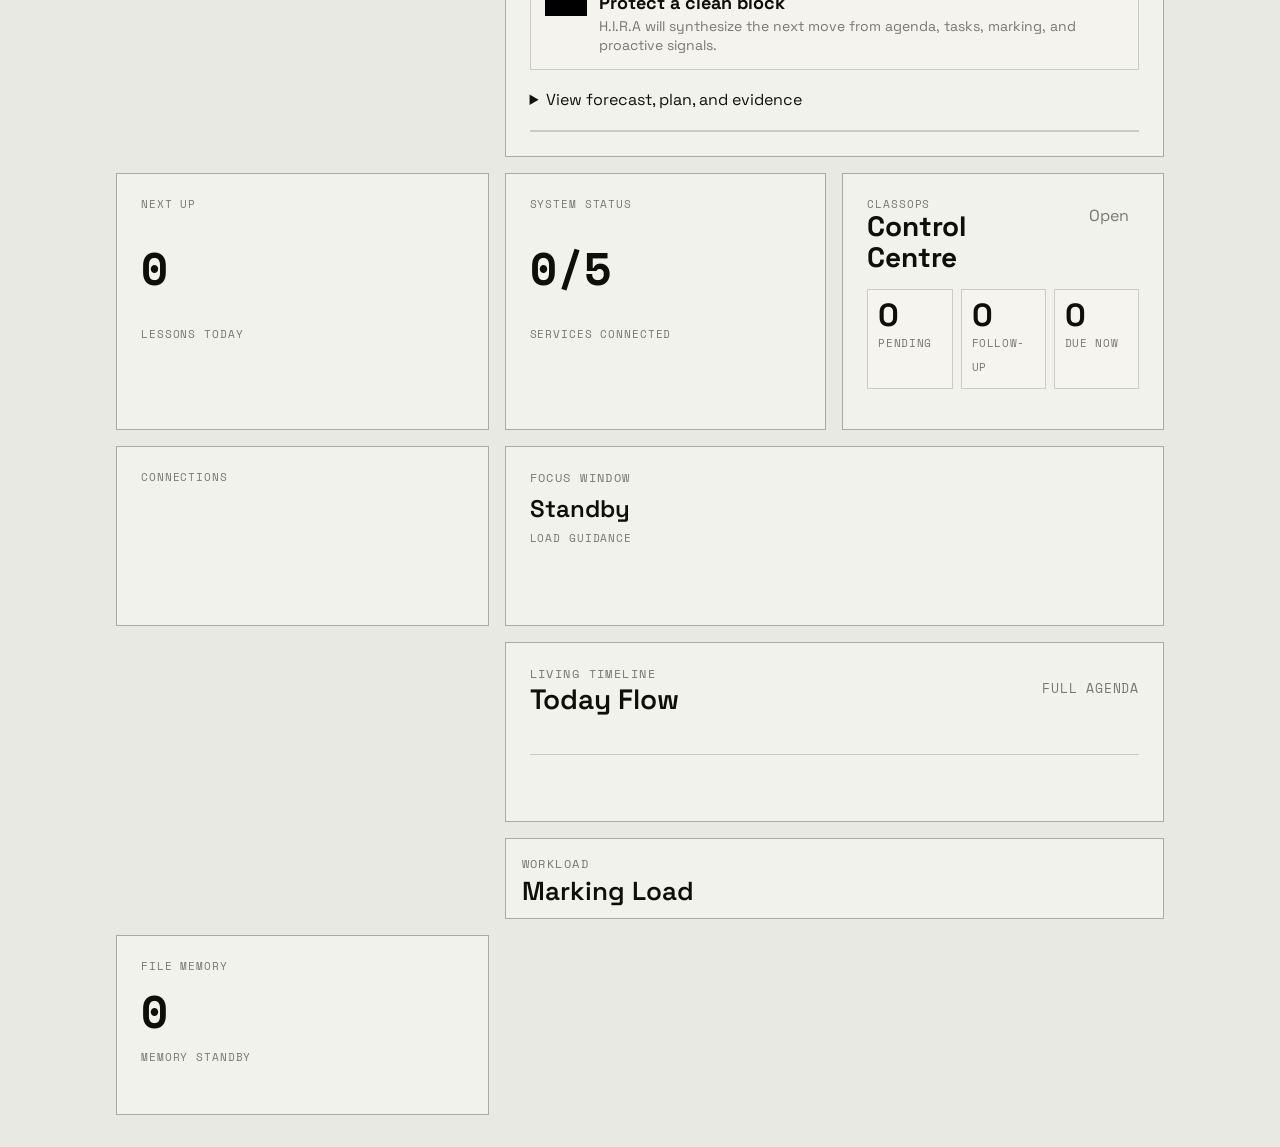
==== commit 45b913ce: "Stop prayer notifications and scheduled briefings" ====
--- a/pwa/index.html
+++ b/pwa/index.html
@@ -11,11 +11,11 @@
       href="https://fonts.googleapis.com/css2?family=Doto:wght@600..900&family=Space+Grotesk:wght@400;500;600;700&family=Space+Mono:wght@400;700&display=swap"
       rel="stylesheet"
     />
-    <link rel="manifest" href="/manifest.webmanifest?v=20260711-upgrade-2" />
+    <link rel="manifest" href="/manifest.webmanifest?v=20260711-upgrade-3" />
     <link rel="icon" href="/static/icon.svg?v=20260510-trace-39" type="image/svg+xml" />
     <link rel="apple-touch-icon" href="/static/apple-touch-icon.png?v=20260510-trace-39" />
-    <link rel="stylesheet" href="./styles.css?v=20260711-upgrade-2" />
-    <link rel="stylesheet" href="./static/upgrades.css?v=20260711-upgrade-2" />
+    <link rel="stylesheet" href="./styles.css?v=20260711-upgrade-3" />
+    <link rel="stylesheet" href="./static/upgrades.css?v=20260711-upgrade-3" />
   </head>
   <body>
     <main class="shell">
@@ -382,10 +382,6 @@
             <span data-lucide="settings" aria-hidden="true"></span>
             Settings
           </button>
-          <button id="restoreBriefingsBtn" type="button" class="home-action-btn home-action-secondary" hidden>
-            <span data-lucide="eye" aria-hidden="true"></span>
-            Show Briefings
-          </button>
         </div>
         <section class="today-focus-strip" aria-label="Today focus">
           <article class="focus-tile focus-now">
@@ -569,22 +565,6 @@
             <div class="segment-bar services-segments" aria-hidden="true"></div>
           </section>
 
-          <section class="ops-card briefing-delivery-card">
-            <div class="briefing-delivery-head">
-              <div>
-                <p class="eyebrow">Digest Delivery</p>
-                <h3 id="briefingDeliverySummary">Checking</h3>
-              </div>
-              <strong id="briefingDeliveryBadge" class="briefing-delivery-badge status-off">WAIT</strong>
-            </div>
-            <div id="briefingDeliveryRows" class="briefing-delivery-rows">
-              <div class="briefing-delivery-row is-empty">
-                <span>Morning</span>
-                <strong>Checking</strong>
-                <small>Delivery status will appear here.</small>
-              </div>
-            </div>
-          </section>
 
           <section class="ops-card classops-home-card">
             <div class="classops-card-head">
@@ -639,89 +619,8 @@
             <div id="homeLivingTimeline" class="living-timeline"></div>
           </section>
 
-          <details class="home-drawer ops-card-wide" data-home-section="priority">
-            <summary>
-              <span>
-                <span class="eyebrow">Briefing</span>
-                <strong>Priority Queue</strong>
-              </span>
-              <span class="drawer-actions">
-                <button type="button" class="icon-btn compact speak-target-btn" data-speak-target="homeProactive" title="Speak priority queue" aria-label="Speak priority queue">
-                  <svg aria-hidden="true" focusable="false" viewBox="0 0 24 24" fill="none" stroke="currentColor" stroke-width="1.9" stroke-linecap="round" stroke-linejoin="round">
-                    <path d="M11 5 6 9H3v6h3l5 4V5Z" />
-                    <path d="M15.5 8.5a5 5 0 0 1 0 7" />
-                    <path d="M19 5a9 9 0 0 1 0 14" />
-                  </svg>
-                </button>
-                <button type="button" class="icon-btn compact drawer-close" data-home-dismiss="priority" title="Close priority queue" aria-label="Close priority queue">
-                  <svg aria-hidden="true" focusable="false" viewBox="0 0 24 24" fill="none" stroke="currentColor" stroke-width="1.9" stroke-linecap="round">
-                    <path d="M18 6 6 18" />
-                    <path d="m6 6 12 12" />
-                  </svg>
-                </button>
-                <svg aria-hidden="true" focusable="false" viewBox="0 0 24 24" fill="none" stroke="currentColor" stroke-width="1.9" stroke-linecap="round" stroke-linejoin="round">
-                  <path d="m6 9 6 6 6-6" />
-                </svg>
-              </span>
-            </summary>
-            <div id="homeProactive" class="rich-output"></div>
-          </details>
-
-          <details class="home-drawer ops-card-wide" data-home-section="digest">
-            <summary>
-              <span>
-                <span class="eyebrow">Briefing</span>
-                <strong>Morning Digest</strong>
-              </span>
-              <span class="drawer-actions">
-                <button type="button" class="icon-btn compact speak-target-btn" data-speak-target="homeDigest" title="Speak morning digest" aria-label="Speak morning digest">
-                  <svg aria-hidden="true" focusable="false" viewBox="0 0 24 24" fill="none" stroke="currentColor" stroke-width="1.9" stroke-linecap="round" stroke-linejoin="round">
-                    <path d="M11 5 6 9H3v6h3l5 4V5Z" />
-                    <path d="M15.5 8.5a5 5 0 0 1 0 7" />
-                    <path d="M19 5a9 9 0 0 1 0 14" />
-                  </svg>
-                </button>
-                <button type="button" class="icon-btn compact drawer-close" data-home-dismiss="digest" title="Close morning digest" aria-label="Close morning digest">
-                  <svg aria-hidden="true" focusable="false" viewBox="0 0 24 24" fill="none" stroke="currentColor" stroke-width="1.9" stroke-linecap="round">
-                    <path d="M18 6 6 18" />
-                    <path d="m6 6 12 12" />
-                  </svg>
-                </button>
-                <svg aria-hidden="true" focusable="false" viewBox="0 0 24 24" fill="none" stroke="currentColor" stroke-width="1.9" stroke-linecap="round" stroke-linejoin="round">
-                  <path d="m6 9 6 6 6-6" />
-                </svg>
-              </span>
-            </summary>
-            <div id="homeDigest" class="rich-output"></div>
-          </details>
-
-          <details class="home-drawer ops-card-wide" data-home-section="islamic">
-            <summary>
-              <span>
-                <span class="eyebrow">Briefing</span>
-                <strong>Islamic Rhythm</strong>
-              </span>
-              <span class="drawer-actions">
-                <button type="button" class="icon-btn compact speak-target-btn" data-speak-target="homeIslamic" title="Speak Islamic rhythm" aria-label="Speak Islamic rhythm">
-                  <svg aria-hidden="true" focusable="false" viewBox="0 0 24 24" fill="none" stroke="currentColor" stroke-width="1.9" stroke-linecap="round" stroke-linejoin="round">
-                    <path d="M11 5 6 9H3v6h3l5 4V5Z" />
-                    <path d="M15.5 8.5a5 5 0 0 1 0 7" />
-                    <path d="M19 5a9 9 0 0 1 0 14" />
-                  </svg>
-                </button>
-                <button type="button" class="icon-btn compact drawer-close" data-home-dismiss="islamic" title="Close Islamic rhythm" aria-label="Close Islamic rhythm">
-                  <svg aria-hidden="true" focusable="false" viewBox="0 0 24 24" fill="none" stroke="currentColor" stroke-width="1.9" stroke-linecap="round">
-                    <path d="M18 6 6 18" />
-                    <path d="m6 6 12 12" />
-                  </svg>
-                </button>
-                <svg aria-hidden="true" focusable="false" viewBox="0 0 24 24" fill="none" stroke="currentColor" stroke-width="1.9" stroke-linecap="round" stroke-linejoin="round">
-                  <path d="m6 9 6 6 6-6" />
-                </svg>
-              </span>
-            </summary>
-            <div id="homeIslamic" class="rich-output"></div>
-          </details>
+
+
 
           <details class="home-drawer ops-card-wide">
             <summary>
@@ -951,7 +850,7 @@
         </div>
       </div>
     </section>
-    <script src="./static/vendor/lucide.min.js?v=20260711-upgrade-2"></script>
-    <script src="./app.js?v=20260711-upgrade-2" type="module"></script>
+    <script src="./static/vendor/lucide.min.js?v=20260711-upgrade-3"></script>
+    <script src="./app.js?v=20260924-timetable-1" type="module"></script>
   </body>
 </html>
--- a/pwa/styles.css
+++ b/pwa/styles.css
@@ -2394,109 +2394,6 @@
   color: var(--text-secondary);
 }
 
-.briefing-delivery-card {
-  align-content: start;
-  min-height: 220px;
-}
-
-.briefing-delivery-head {
-  display: flex;
-  align-items: flex-start;
-  justify-content: space-between;
-  gap: var(--space-md);
-}
-
-.briefing-delivery-head h3 {
-  margin-top: 4px;
-  font-family: var(--font-ui);
-  font-size: clamp(18px, 2vw, 26px);
-  line-height: 1.12;
-}
-
-.briefing-delivery-badge {
-  display: inline-flex;
-  align-items: center;
-  min-height: 30px;
-  padding: 0 10px;
-  border: 1px solid currentColor;
-  font-family: var(--font-ui);
-  font-size: 12px;
-  letter-spacing: 0.08em;
-}
-
-.briefing-delivery-rows {
-  display: grid;
-  gap: 10px;
-}
-
-.briefing-delivery-row {
-  display: grid;
-  grid-template-columns: 8px minmax(0, 1fr) auto;
-  gap: 4px 12px;
-  padding-top: 10px;
-  border-top: 1px solid var(--border);
-  font-family: var(--font-ui);
-}
-
-.briefing-delivery-row::before {
-  content: "";
-  width: 8px;
-  height: 8px;
-  margin-top: 4px;
-  background: currentColor;
-  grid-row: 1 / 3;
-}
-
-.briefing-delivery-row span {
-  display: flex;
-  flex-wrap: wrap;
-  gap: 8px;
-  align-items: baseline;
-  min-width: 0;
-  font-size: 13px;
-  text-transform: uppercase;
-  letter-spacing: 0.05em;
-}
-
-.briefing-delivery-row strong {
-  font-size: 12px;
-  letter-spacing: 0.08em;
-}
-
-.briefing-delivery-row small {
-  color: var(--text-secondary);
-  font-size: 12px;
-  letter-spacing: 0;
-  line-height: 1.35;
-}
-
-.briefing-delivery-row > small {
-  grid-column: 2 / 4;
-  max-width: 20ch;
-  text-align: right;
-  justify-self: end;
-}
-
-.briefing-delivery-row.status-ok,
-.briefing-delivery-badge.status-ok {
-  color: var(--success);
-}
-
-.briefing-delivery-row.status-warn,
-.briefing-delivery-badge.status-warn {
-  color: var(--warning);
-}
-
-.briefing-delivery-row.status-danger,
-.briefing-delivery-badge.status-danger {
-  color: var(--accent);
-}
-
-.briefing-delivery-row.status-off,
-.briefing-delivery-badge.status-off {
-  color: var(--text-secondary);
-}
-
 .marking-summary {
   display: grid;
   grid-template-columns: 1fr 1fr 0.8fr;
@@ -3485,25 +3382,6 @@
   font-size: 17px;
   line-height: 1.2;
   overflow-wrap: anywhere;
-}
-
-#homeProactive .agenda-card {
-  gap: 10px;
-}
-
-#homeProactive .agenda-card p {
-  color: var(--text-primary);
-  font-family: var(--font-readable);
-  font-size: 17px;
-  line-height: 1.35;
-}
-
-#homeProactive .agenda-card small {
-  color: var(--text-secondary);
-  font-family: var(--font-ui);
-  font-size: 11px;
-  letter-spacing: 0.04em;
-  text-transform: uppercase;
 }
 
 .empty-state {
@@ -4774,8 +4652,7 @@
     line-height: 1.25;
   }
 
-  .agenda-copy span,
-  #homeProactive .agenda-card p {
+  .agenda-copy span {
     margin-top: 2px;
     font-size: 13px;
     line-height: 1.3;
@@ -4785,8 +4662,7 @@
     gap: 4px;
   }
 
-  .agenda-card-head span,
-  #homeProactive .agenda-card small {
+  .agenda-card-head span {
     font-size: 10px;
     letter-spacing: 0.06em;
   }
@@ -4910,10 +4786,6 @@
   .home-action-btn svg {
     width: 16px;
     height: 16px;
-  }
-
-  #homeProactive .agenda-card {
-    box-shadow: none;
   }
 
   .home-drawer summary {
@@ -5739,9 +5611,7 @@
 #viewAgendaBtn.home-action-secondary,
 #viewAgendaBtn.home-action-secondary:hover,
 #homeSettingsBtn.home-action-dark,
-#homeSettingsBtn.home-action-dark:hover,
-#restoreBriefingsBtn.home-action-secondary,
-#restoreBriefingsBtn.home-action-secondary:hover {
+#homeSettingsBtn.home-action-dark:hover {
   background: transparent !important;
   border-color: var(--hira-line-strong) !important;
   color: var(--hira-ink) !important;
